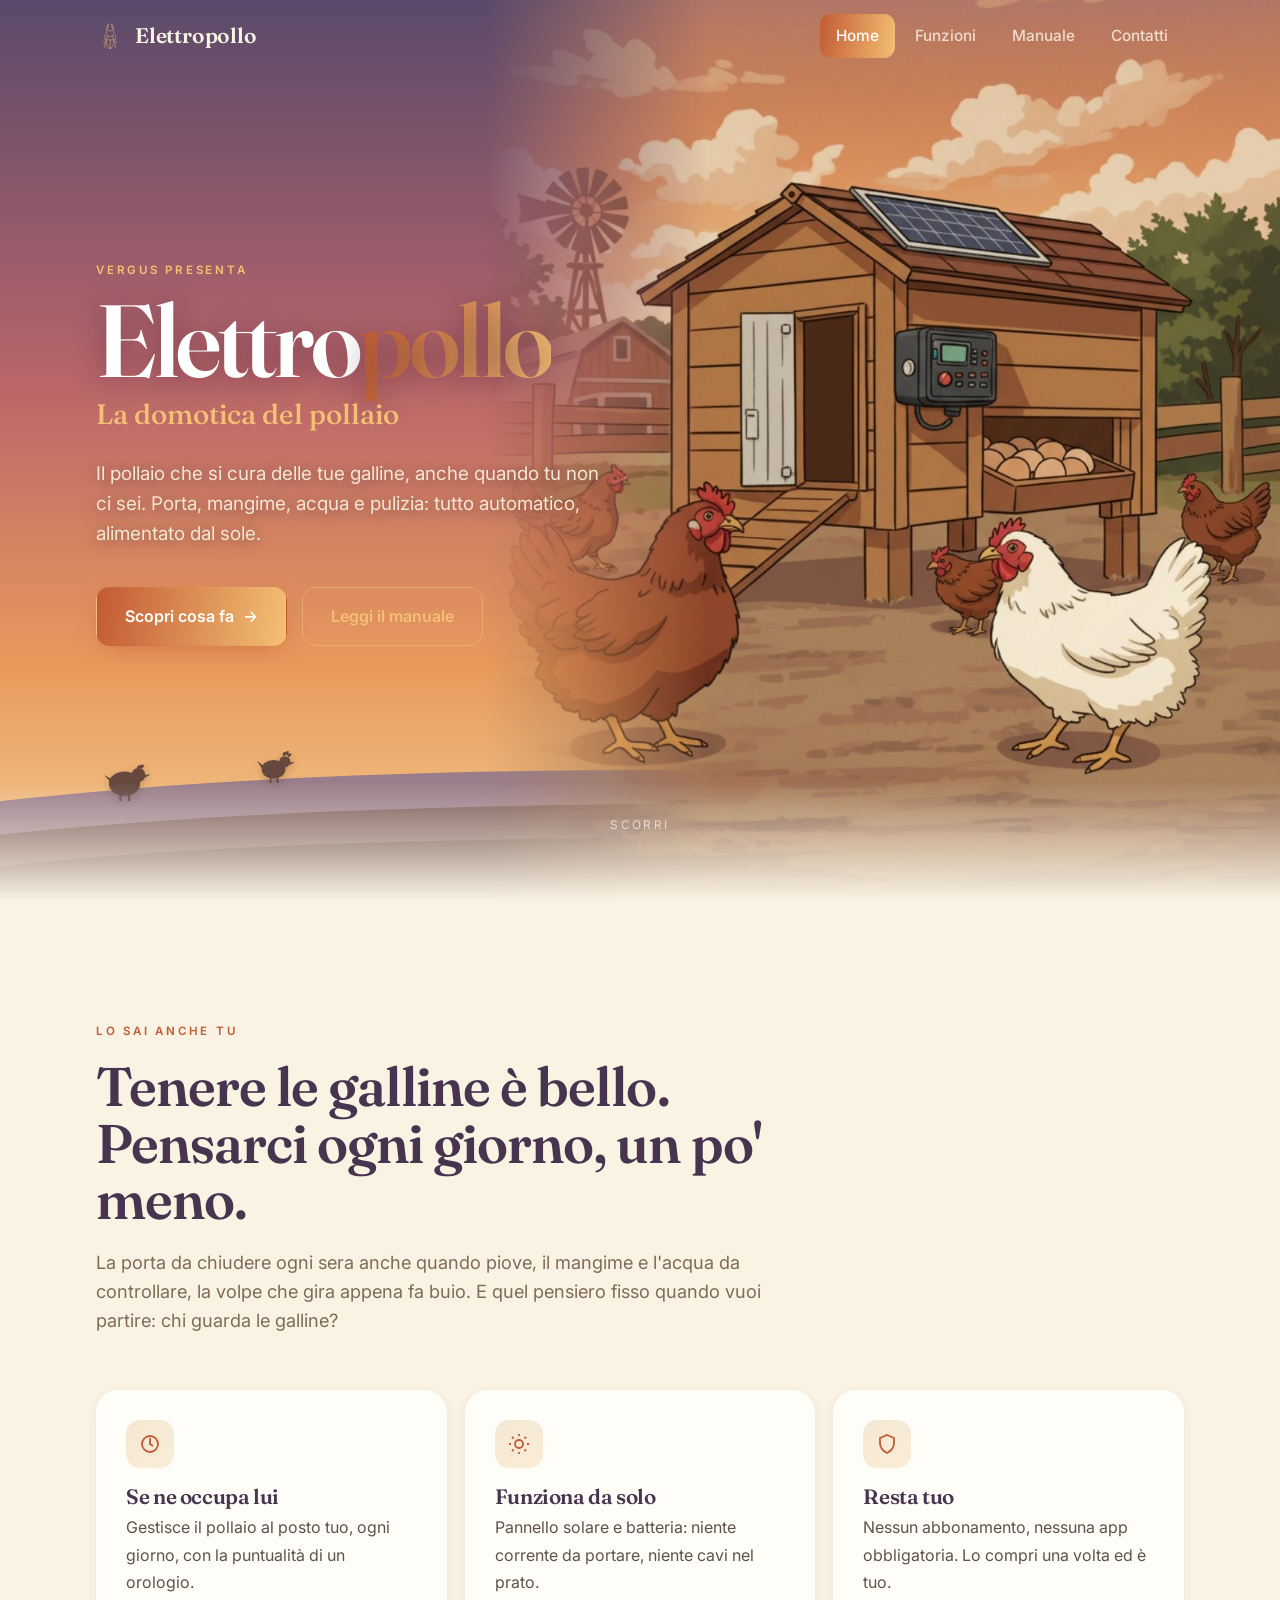
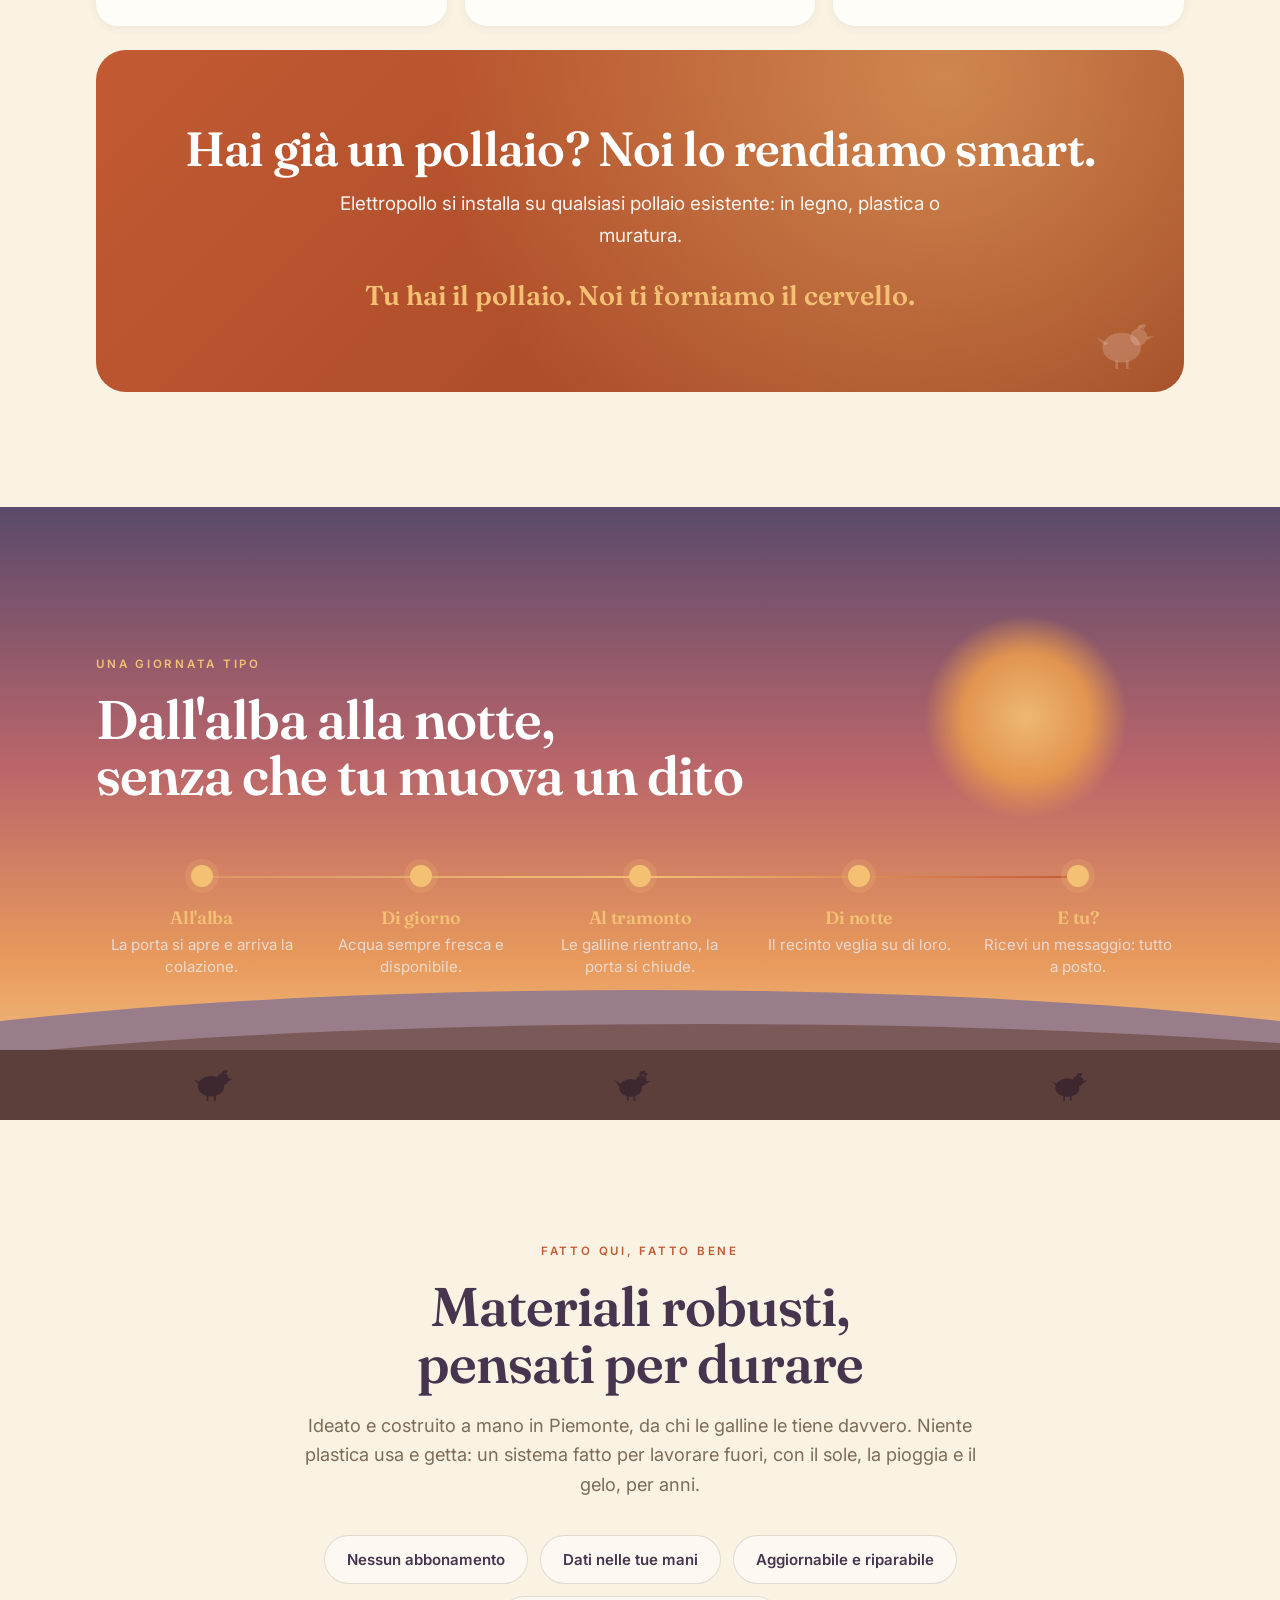
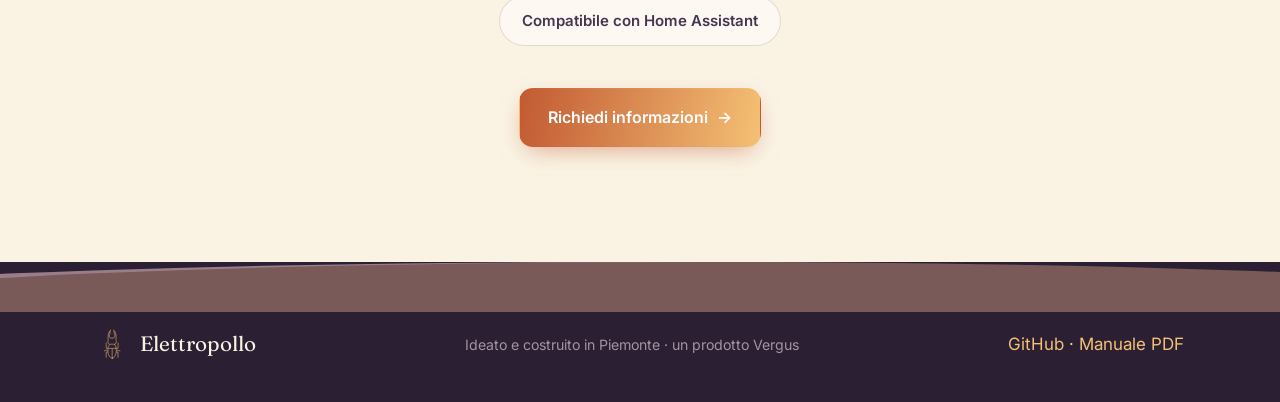
==== index.html @ 79f30099 "Add files via upload" ====
<!DOCTYPE html>
<html lang="it">
<head>
<meta charset="utf-8">
<meta name="viewport" content="width=device-width, initial-scale=1">
<title>Elettropollo — La domotica del pollaio</title>
<meta name="description" content="Il pollaio che si cura delle tue galline, anche quando non ci sei. Porta, mangime, acqua e pulizia automatici, alimentati dal sole. Senza cloud, senza abbonamenti.">
<link rel="preconnect" href="https://fonts.googleapis.com">
<link rel="preconnect" href="https://fonts.gstatic.com" crossorigin>
<link href="https://fonts.googleapis.com/css2?family=Fraunces:opsz,wght@9..144,400;9..144,500;9..144,600;9..144,700&family=Inter:wght@400;500;600;700&display=swap" rel="stylesheet">
<link rel="stylesheet" href="style.css">
</head>
<body>
<header class="nav" id="nav"><div class="inner"></div><div class="wrap"><a class="brand" href="index.html"><svg viewBox="0 0 440 636" class="beetle" aria-hidden="true"><path d="M233.0,599.5 L210.0,599.5 L204.0,597.5 L191.0,590.5 L172.5,572.0 L158.5,550.0 L148.5,525.0 L138.0,478.5 L108.0,478.5 L106.5,480.0 L106.5,589.0 L105.0,590.5 L103.5,589.0 L103.5,476.0 L105.0,474.5 L137.0,474.5 L138.5,473.0 L137.5,446.0 L136.0,444.5 L105.0,444.5 L65.0,458.5 L58.5,458.0 L60.0,455.5 L105.0,440.5 L136.0,440.5 L137.5,439.0 L139.5,413.0 L138.0,406.5 L103.5,406.0 L103.5,292.0 L106.5,292.0 L106.5,402.0 L108.0,403.5 L139.0,403.5 L141.5,401.0 L141.5,393.0 L151.5,359.0 L160.5,339.0 L168.5,327.0 L157.0,317.5 L147.5,306.0 L141.5,295.0 L136.5,278.0 L136.5,252.0 L143.5,232.0 L139.5,218.0 L141.5,146.0 L148.5,112.0 L155.5,91.0 L165.5,71.0 L176.5,55.0 L195.0,38.5 L198.5,41.0 L187.5,62.0 L177.5,89.0 L179.0,92.5 L187.5,96.0 L189.5,102.0 L176.5,115.0 L168.5,136.0 L168.5,160.0 L175.5,181.0 L188.0,198.5 L255.0,198.5 L269.5,178.0 L274.5,163.0 L274.5,133.0 L266.5,114.0 L257.5,107.0 L254.5,102.0 L254.5,98.0 L266.5,90.0 L254.5,59.0 L245.5,42.0 L245.5,40.0 L249.0,38.5 L268.5,57.0 L281.5,77.0 L293.5,107.0 L300.5,137.0 L303.5,162.0 L303.5,224.0 L300.5,233.0 L305.5,244.0 L307.5,255.0 L307.5,275.0 L305.5,286.0 L295.5,307.0 L275.5,328.0 L291.5,357.0 L304.0,403.5 L337.0,403.5 L338.5,402.0 L338.5,293.0 L340.0,291.5 L342.5,293.0 L342.5,404.0 L338.0,407.5 L305.0,406.5 L303.5,411.0 L305.5,415.0 L305.5,436.0 L308.0,440.5 L339.0,440.5 L384.5,457.0 L384.0,459.5 L378.0,458.5 L339.0,444.5 L308.0,444.5 L306.5,446.0 L305.5,473.0 L307.0,474.5 L339.0,474.5 L340.5,477.0 L340.5,587.0 L339.0,590.5 L336.5,586.0 L337.5,481.0 L335.0,478.5 L306.0,478.5 L303.5,481.0 L298.5,514.0 L291.5,535.0 L279.5,560.0 L261.0,583.5 L249.0,592.5 L233.0,599.5 Z M274.5,322.0 L280.0,318.5 L294.5,302.0 L304.5,274.0 L304.5,257.0 L296.5,232.0 L300.5,221.0 L300.5,167.0 L297.5,139.0 L290.5,109.0 L274.5,72.0 L266.5,60.0 L255.0,48.5 L253.5,50.0 L270.5,92.0 L268.0,95.5 L261.0,96.5 L258.5,99.0 L258.5,103.0 L267.0,109.5 L272.5,117.0 L279.5,143.0 L279.5,154.0 L274.5,175.0 L257.0,202.5 L187.0,202.5 L179.5,194.0 L169.5,176.0 L165.5,164.0 L164.5,140.0 L165.5,132.0 L172.5,115.0 L185.5,101.0 L184.0,97.5 L174.0,94.5 L173.5,92.0 L179.5,73.0 L190.5,49.0 L189.0,47.5 L175.5,62.0 L163.5,82.0 L149.5,122.0 L142.5,171.0 L142.5,217.0 L147.5,231.0 L139.5,255.0 L139.5,275.0 L142.5,288.0 L151.5,306.0 L168.0,321.5 L269.0,320.5 L271.0,322.5 L274.5,322.0 Z M221.5,596.0 L223.5,409.0 L222.0,407.5 L144.0,406.5 L140.5,439.0 L142.5,484.0 L149.5,517.0 L156.5,537.0 L172.5,566.0 L188.0,583.5 L206.0,594.5 L212.0,596.5 L221.5,596.0 Z M231.5,596.0 L248.0,589.5 L267.5,571.0 L280.5,551.0 L290.5,528.0 L297.5,504.0 L302.5,469.0 L302.5,422.0 L299.0,407.5 L226.0,407.5 L224.5,409.0 L225.5,595.0 L231.5,596.0 Z M298.5,403.0 L297.5,389.0 L290.5,364.0 L278.5,338.0 L269.0,323.5 L175.0,323.5 L158.5,351.0 L144.5,397.0 L146.0,403.5 L298.5,403.0 Z" fill="none" stroke="currentColor" stroke-width="6" stroke-linejoin="round" stroke-linecap="round"/></svg> Elettropollo</a><button class="menu-btn" id="menuBtn" aria-label="Menu" aria-expanded="false"><span></span><span></span><span></span></button><nav><a href="index.html" class="active">Home</a><a href="funzioni.html">Funzioni</a><a href="manuale.html">Manuale</a><a href="contatti.html">Contatti</a></nav></div></header>
<section class="hero"><div class="sky"><div class="grad-sky"></div><div class="sun"></div><div class="cloud c1"><svg xmlns="http://www.w3.org/2000/svg" viewBox="0 0 200 70" preserveAspectRatio="none"><path d="M20 55 Q5 55 5 42 Q5 30 20 30 Q22 14 40 16 Q48 4 64 10 Q78 2 90 14 Q108 8 112 24 Q130 20 132 36 Q148 36 148 50 Q148 58 134 58 Z" fill="currentColor"/></svg></div><div class="cloud c2"><svg xmlns="http://www.w3.org/2000/svg" viewBox="0 0 200 70" preserveAspectRatio="none"><path d="M20 55 Q5 55 5 42 Q5 30 20 30 Q22 14 40 16 Q48 4 64 10 Q78 2 90 14 Q108 8 112 24 Q130 20 132 36 Q148 36 148 50 Q148 58 134 58 Z" fill="currentColor"/></svg></div><div class="cloud c3"><svg xmlns="http://www.w3.org/2000/svg" viewBox="0 0 200 70" preserveAspectRatio="none"><path d="M20 55 Q5 55 5 42 Q5 30 20 30 Q22 14 40 16 Q48 4 64 10 Q78 2 90 14 Q108 8 112 24 Q130 20 132 36 Q148 36 148 50 Q148 58 134 58 Z" fill="currentColor"/></svg></div><div class="hills"><div class="hill h1"></div><div class="hill h2"></div><div class="hill h3"></div></div></div><img class="photo" src="assets/hero_full.jpg" alt="Pollaio Elettropollo con galline"><div class="hero-hens"><span class="hen" style="left:8%;bottom:0px;width:52px"><svg xmlns="http://www.w3.org/2000/svg" viewBox="0 0 60 60"><g fill="currentColor"><ellipse cx="26" cy="40" rx="18" ry="14"/><path d="M10 38 L2 30 L14 36 Z"/><circle cx="42" cy="30" r="8"/><path d="M40 22 q2-5 5-3 q-1 3-2 4 Z"/><path d="M43 21 q2-5 6-2 q-2 3-3 4 Z"/><path d="M49 30 l7-1 l-6 4 Z"/><rect x="20" y="52" width="2.4" height="8"/><rect x="30" y="52" width="2.4" height="8"/></g></svg></span><span class="hen" style="left:20%;bottom:18px;width:40px"><svg xmlns="http://www.w3.org/2000/svg" viewBox="0 0 64 64"><g fill="currentColor"><ellipse cx="28" cy="42" rx="19" ry="15"/><path d="M9 40 L1 28 L13 37 Z"/><circle cx="46" cy="30" r="9"/><path d="M42 19 q3-7 6-4 q-1 4-2 6 Z"/><path d="M46 18 q3-8 7-4 q-2 4-3 6 Z"/><path d="M50 20 q3-6 7-2 q-2 3-4 5 Z"/><path d="M54 31 l8-1 l-7 5 Z"/><path d="M44 38 q-3 4-1 6 q3-1 3-4 Z"/><rect x="22" y="55" width="2.6" height="9"/><rect x="33" y="55" width="2.6" height="9"/></g></svg></span></div><div class="wrap"><div class="hero-card"><span class="eyebrow">Vergus presenta</span><h1>Elettro<span class="grad">pollo</span></h1><div class="claim">La domotica del pollaio</div><p class="lead">Il pollaio che si cura delle tue galline, anche quando tu non ci sei. Porta, mangime, acqua e pulizia: tutto automatico, alimentato dal sole.</p><div class="btn-row"><a class="btn btn-primary" href="funzioni.html">Scopri cosa fa <span class="arr">&rarr;</span></a><a class="btn btn-ghost" href="manuale.html">Leggi il manuale</a></div></div></div><div class="scroll-cue"><span>scorri</span><span class="line"></span></div></section>
<section><div class="wrap"><div class="section-head reveal"><span class="eyebrow dark">Lo sai anche tu</span><h2>Tenere le galline &egrave; bello.<br>Pensarci ogni giorno, un po' meno.</h2><p>La porta da chiudere ogni sera anche quando piove, il mangime e l'acqua da controllare, la volpe che gira appena fa buio. E quel pensiero fisso quando vuoi partire: chi guarda le galline?</p></div><div class="bento"><div class="card span2 reveal"><div class="ic"><svg viewBox="0 0 24 24"><circle cx="12" cy="12" r="8"/><path d="M12 6v6l3 2"/></svg></div><h3>Se ne occupa lui</h3><p>Gestisce il pollaio al posto tuo, ogni giorno, con la puntualit&agrave; di un orologio.</p></div><div class="card span2 reveal d1"><div class="ic"><svg viewBox="0 0 24 24"><circle cx="12" cy="12" r="4"/><path d="M12 2v2M12 20v2M2 12h2M20 12h2M5 5l1.5 1.5M17.5 17.5L19 19M19 5l-1.5 1.5M6.5 17.5L5 19"/></svg></div><h3>Funziona da solo</h3><p>Pannello solare e batteria: niente corrente da portare, niente cavi nel prato.</p></div><div class="card span2 reveal d2"><div class="ic"><svg viewBox="0 0 24 24"><path d="M12 3l7 3v5c0 4.5-3 8-7 10-4-2-7-5.5-7-10V6z"/></svg></div><h3>Resta tuo</h3><p>Nessun abbonamento, nessuna app obbligatoria. Lo compri una volta ed &egrave; tuo.</p></div></div><div class="retro reveal" style="margin-top:24px"><div class="glow"></div><span class="rhen"><svg xmlns="http://www.w3.org/2000/svg" viewBox="0 0 60 60"><g fill="currentColor"><ellipse cx="26" cy="40" rx="18" ry="14"/><path d="M10 38 L2 30 L14 36 Z"/><circle cx="42" cy="30" r="8"/><path d="M40 22 q2-5 5-3 q-1 3-2 4 Z"/><path d="M43 21 q2-5 6-2 q-2 3-3 4 Z"/><path d="M49 30 l7-1 l-6 4 Z"/><rect x="20" y="52" width="2.4" height="8"/><rect x="30" y="52" width="2.4" height="8"/></g></svg></span><div class="rc"><h2>Hai gi&agrave; un pollaio? Noi lo rendiamo smart.</h2><p>Elettropollo si installa su qualsiasi pollaio esistente: in legno, plastica o muratura.</p><div class="kicker">Tu hai il pollaio. Noi ti forniamo il cervello.</div></div></div></div></section>
<section class="sky-sec"><div class="sky"><div class="grad-sky"></div><div class="sun"></div><div class="cloud c1"><svg xmlns="http://www.w3.org/2000/svg" viewBox="0 0 200 70" preserveAspectRatio="none"><path d="M20 55 Q5 55 5 42 Q5 30 20 30 Q22 14 40 16 Q48 4 64 10 Q78 2 90 14 Q108 8 112 24 Q130 20 132 36 Q148 36 148 50 Q148 58 134 58 Z" fill="currentColor"/></svg></div><div class="cloud c2"><svg xmlns="http://www.w3.org/2000/svg" viewBox="0 0 200 70" preserveAspectRatio="none"><path d="M20 55 Q5 55 5 42 Q5 30 20 30 Q22 14 40 16 Q48 4 64 10 Q78 2 90 14 Q108 8 112 24 Q130 20 132 36 Q148 36 148 50 Q148 58 134 58 Z" fill="currentColor"/></svg></div><div class="cloud c3"><svg xmlns="http://www.w3.org/2000/svg" viewBox="0 0 200 70" preserveAspectRatio="none"><path d="M20 55 Q5 55 5 42 Q5 30 20 30 Q22 14 40 16 Q48 4 64 10 Q78 2 90 14 Q108 8 112 24 Q130 20 132 36 Q148 36 148 50 Q148 58 134 58 Z" fill="currentColor"/></svg></div><div class="hills"><div class="hill h1"></div><div class="hill h2"></div><div class="hill h3"></div></div></div><div class="ground"><span class="hen" style="left:15%;bottom:10px;width:44px"><svg xmlns="http://www.w3.org/2000/svg" viewBox="0 0 60 60"><g fill="currentColor"><ellipse cx="26" cy="40" rx="18" ry="14"/><path d="M10 38 L2 30 L14 36 Z"/><circle cx="42" cy="30" r="8"/><path d="M40 22 q2-5 5-3 q-1 3-2 4 Z"/><path d="M43 21 q2-5 6-2 q-2 3-3 4 Z"/><path d="M49 30 l7-1 l-6 4 Z"/><rect x="20" y="52" width="2.4" height="8"/><rect x="30" y="52" width="2.4" height="8"/></g></svg></span><span class="hen" style="left:48%;bottom:10px;width:38px"><svg xmlns="http://www.w3.org/2000/svg" viewBox="0 0 64 64"><g fill="currentColor"><ellipse cx="28" cy="42" rx="19" ry="15"/><path d="M9 40 L1 28 L13 37 Z"/><circle cx="46" cy="30" r="9"/><path d="M42 19 q3-7 6-4 q-1 4-2 6 Z"/><path d="M46 18 q3-8 7-4 q-2 4-3 6 Z"/><path d="M50 20 q3-6 7-2 q-2 3-4 5 Z"/><path d="M54 31 l8-1 l-7 5 Z"/><path d="M44 38 q-3 4-1 6 q3-1 3-4 Z"/><rect x="22" y="55" width="2.6" height="9"/><rect x="33" y="55" width="2.6" height="9"/></g></svg></span><span class="hen" style="left:82%;bottom:10px;width:40px"><svg xmlns="http://www.w3.org/2000/svg" viewBox="0 0 60 60"><g fill="currentColor"><ellipse cx="26" cy="40" rx="18" ry="14"/><path d="M10 38 L2 30 L14 36 Z"/><circle cx="42" cy="30" r="8"/><path d="M40 22 q2-5 5-3 q-1 3-2 4 Z"/><path d="M43 21 q2-5 6-2 q-2 3-3 4 Z"/><path d="M49 30 l7-1 l-6 4 Z"/><rect x="20" y="52" width="2.4" height="8"/><rect x="30" y="52" width="2.4" height="8"/></g></svg></span></div><div class="wrap"><div class="section-head reveal"><span class="eyebrow">Una giornata tipo</span><h2>Dall'alba alla notte,<br>senza che tu muova un dito</h2></div><div class="day reveal"><div class="stop"><div class="node"></div><h4>All'alba</h4><p>La porta si apre e arriva la colazione.</p></div><div class="stop"><div class="node"></div><h4>Di giorno</h4><p>Acqua sempre fresca e disponibile.</p></div><div class="stop"><div class="node"></div><h4>Al tramonto</h4><p>Le galline rientrano, la porta si chiude.</p></div><div class="stop"><div class="node"></div><h4>Di notte</h4><p>Il recinto veglia su di loro.</p></div><div class="stop"><div class="node"></div><h4>E tu?</h4><p>Ricevi un messaggio: tutto a posto.</p></div></div></div></section>
<section><div class="wrap"><div class="section-head center reveal"><span class="eyebrow dark">Fatto qui, fatto bene</span><h2>Materiali robusti,<br>pensati per durare</h2><p>Ideato e costruito a mano in Piemonte, da chi le galline le tiene davvero. Niente plastica usa e getta: un sistema fatto per lavorare fuori, con il sole, la pioggia e il gelo, per anni.</p><div class="philo"><span class="pill">Nessun abbonamento</span><span class="pill">Dati nelle tue mani</span><span class="pill">Aggiornabile e riparabile</span><span class="pill">Compatibile con Home Assistant</span></div><div class="btn-row" style="justify-content:center;margin-top:42px"><a class="btn btn-primary" href="contatti.html">Richiedi informazioni <span class="arr">&rarr;</span></a></div></div></div></section>
<footer><div class="fhills"><div class="hills"><div class="hill h1"></div><div class="hill h2"></div></div></div><div class="wrap"><div class="fbrand"><svg viewBox="0 0 440 636" class="beetle" aria-hidden="true"><path d="M233.0,599.5 L210.0,599.5 L204.0,597.5 L191.0,590.5 L172.5,572.0 L158.5,550.0 L148.5,525.0 L138.0,478.5 L108.0,478.5 L106.5,480.0 L106.5,589.0 L105.0,590.5 L103.5,589.0 L103.5,476.0 L105.0,474.5 L137.0,474.5 L138.5,473.0 L137.5,446.0 L136.0,444.5 L105.0,444.5 L65.0,458.5 L58.5,458.0 L60.0,455.5 L105.0,440.5 L136.0,440.5 L137.5,439.0 L139.5,413.0 L138.0,406.5 L103.5,406.0 L103.5,292.0 L106.5,292.0 L106.5,402.0 L108.0,403.5 L139.0,403.5 L141.5,401.0 L141.5,393.0 L151.5,359.0 L160.5,339.0 L168.5,327.0 L157.0,317.5 L147.5,306.0 L141.5,295.0 L136.5,278.0 L136.5,252.0 L143.5,232.0 L139.5,218.0 L141.5,146.0 L148.5,112.0 L155.5,91.0 L165.5,71.0 L176.5,55.0 L195.0,38.5 L198.5,41.0 L187.5,62.0 L177.5,89.0 L179.0,92.5 L187.5,96.0 L189.5,102.0 L176.5,115.0 L168.5,136.0 L168.5,160.0 L175.5,181.0 L188.0,198.5 L255.0,198.5 L269.5,178.0 L274.5,163.0 L274.5,133.0 L266.5,114.0 L257.5,107.0 L254.5,102.0 L254.5,98.0 L266.5,90.0 L254.5,59.0 L245.5,42.0 L245.5,40.0 L249.0,38.5 L268.5,57.0 L281.5,77.0 L293.5,107.0 L300.5,137.0 L303.5,162.0 L303.5,224.0 L300.5,233.0 L305.5,244.0 L307.5,255.0 L307.5,275.0 L305.5,286.0 L295.5,307.0 L275.5,328.0 L291.5,357.0 L304.0,403.5 L337.0,403.5 L338.5,402.0 L338.5,293.0 L340.0,291.5 L342.5,293.0 L342.5,404.0 L338.0,407.5 L305.0,406.5 L303.5,411.0 L305.5,415.0 L305.5,436.0 L308.0,440.5 L339.0,440.5 L384.5,457.0 L384.0,459.5 L378.0,458.5 L339.0,444.5 L308.0,444.5 L306.5,446.0 L305.5,473.0 L307.0,474.5 L339.0,474.5 L340.5,477.0 L340.5,587.0 L339.0,590.5 L336.5,586.0 L337.5,481.0 L335.0,478.5 L306.0,478.5 L303.5,481.0 L298.5,514.0 L291.5,535.0 L279.5,560.0 L261.0,583.5 L249.0,592.5 L233.0,599.5 Z M274.5,322.0 L280.0,318.5 L294.5,302.0 L304.5,274.0 L304.5,257.0 L296.5,232.0 L300.5,221.0 L300.5,167.0 L297.5,139.0 L290.5,109.0 L274.5,72.0 L266.5,60.0 L255.0,48.5 L253.5,50.0 L270.5,92.0 L268.0,95.5 L261.0,96.5 L258.5,99.0 L258.5,103.0 L267.0,109.5 L272.5,117.0 L279.5,143.0 L279.5,154.0 L274.5,175.0 L257.0,202.5 L187.0,202.5 L179.5,194.0 L169.5,176.0 L165.5,164.0 L164.5,140.0 L165.5,132.0 L172.5,115.0 L185.5,101.0 L184.0,97.5 L174.0,94.5 L173.5,92.0 L179.5,73.0 L190.5,49.0 L189.0,47.5 L175.5,62.0 L163.5,82.0 L149.5,122.0 L142.5,171.0 L142.5,217.0 L147.5,231.0 L139.5,255.0 L139.5,275.0 L142.5,288.0 L151.5,306.0 L168.0,321.5 L269.0,320.5 L271.0,322.5 L274.5,322.0 Z M221.5,596.0 L223.5,409.0 L222.0,407.5 L144.0,406.5 L140.5,439.0 L142.5,484.0 L149.5,517.0 L156.5,537.0 L172.5,566.0 L188.0,583.5 L206.0,594.5 L212.0,596.5 L221.5,596.0 Z M231.5,596.0 L248.0,589.5 L267.5,571.0 L280.5,551.0 L290.5,528.0 L297.5,504.0 L302.5,469.0 L302.5,422.0 L299.0,407.5 L226.0,407.5 L224.5,409.0 L225.5,595.0 L231.5,596.0 Z M298.5,403.0 L297.5,389.0 L290.5,364.0 L278.5,338.0 L269.0,323.5 L175.0,323.5 L158.5,351.0 L144.5,397.0 L146.0,403.5 L298.5,403.0 Z" fill="none" stroke="currentColor" stroke-width="6" stroke-linejoin="round" stroke-linecap="round"/></svg> Elettropollo</div><div><small>Ideato e costruito in Piemonte &middot; un prodotto Vergus</small></div><div><a href="https://github.com/Drsplump/Elettropollo_ota">GitHub</a> &middot; <a href="assets/Elettropollo_Manuale_Utente.pdf">Manuale PDF</a></div></div></footer>
<script>const nv=document.getElementById("nav");const os=()=>{if(scrollY>40)nv.classList.add("solid");else nv.classList.remove("solid")};os();addEventListener("scroll",os,{passive:true});const mb=document.getElementById("menuBtn");if(mb){mb.addEventListener("click",()=>{const o=nv.classList.toggle("open");mb.setAttribute("aria-expanded",o);});nv.querySelectorAll("nav a").forEach(a=>a.addEventListener("click",()=>{nv.classList.remove("open");mb.setAttribute("aria-expanded","false");}));}const io=new IntersectionObserver(e=>e.forEach(x=>{if(x.isIntersecting)x.target.classList.add("in")}),{threshold:.1});document.querySelectorAll(".reveal").forEach(el=>io.observe(el));const hp=document.querySelector(".hero .photo");if(hp&&!matchMedia("(prefers-reduced-motion:reduce)").matches)addEventListener("scroll",()=>{if(scrollY<innerHeight)hp.style.transform="translateY("+(scrollY*0.12)+"px)"},{passive:true});</script>
</body></html>
---- style.css ----
/* ===== Elettropollo — atmosfera brochure, web vivo ===== */
:root{
  --plum:#473550; --plum-d:#2b1f33; --terra:#c25a33; --terra-d:#9d4422;
  --sun:#f4c074; --sun-deep:#e89a4e; --peach:#f3d3aa; --cream:#faf3e4; --cream-2:#f3e8d4;
  --card:#fffdf8; --wood:#b07c4c; --ink:#3a2e22; --grey:#7d6c57;
  --sky-top:#5a4a6b; --sky-mid:#b9656a; --sky-low:#e89a5c; --sky-glow:#f6cf94;
  --hill-far:#9a7d8a; --hill-mid:#7a5a58; --hill-near:#5c3f3a;
  --line:rgba(74,58,42,.10);
  --shadow-sm:0 2px 10px rgba(60,40,30,.07);
  --shadow:0 18px 48px -14px rgba(60,40,30,.22), 0 4px 12px rgba(60,40,30,.06);
  --grad:linear-gradient(100deg,var(--terra),var(--sun));
  --r:22px; --maxw:1140px; --readw:680px;
}
*{box-sizing:border-box}
html{scroll-behavior:smooth}
body{margin:0; background:var(--cream); color:var(--ink);
  font-family:"Inter",system-ui,sans-serif; font-size:17px; line-height:1.7;
  -webkit-font-smoothing:antialiased; overflow-x:hidden}
h1,h2,h3,h4,.display{font-family:"Fraunces",Georgia,serif; font-weight:600;
  line-height:1.04; letter-spacing:-.018em}
a{color:var(--terra); text-decoration:none; transition:.2s}
img{max-width:100%; display:block}
.wrap{max-width:var(--maxw); margin:0 auto; padding:0 26px}
.beetle{width:1em; height:1em; display:inline-block; vertical-align:-.12em}
.grad{background:var(--grad); -webkit-background-clip:text; background-clip:text; -webkit-text-fill-color:transparent}

/* ===== atmospheric sky backdrop (riusabile) ===== */
.sky{position:absolute; inset:0; overflow:hidden; z-index:0}
.sky .grad-sky{position:absolute; inset:0;
  background:linear-gradient(180deg,var(--sky-top) 0%,var(--sky-mid) 42%,var(--sky-low) 74%,var(--sky-glow) 100%)}
.sky .sun{position:absolute; width:200px; height:200px; border-radius:50%;
  background:radial-gradient(circle,var(--sun) 0%,var(--sun-deep) 45%,transparent 72%);
  right:12%; top:18%; filter:blur(2px); opacity:.92; animation:sunpulse 9s ease-in-out infinite}
@keyframes sunpulse{0%,100%{transform:scale(1);opacity:.9}50%{transform:scale(1.06);opacity:1}}
.sky .cloud{position:absolute; color:rgba(255,250,240,.9); width:200px; height:70px;
  filter:blur(.4px)}
.sky .cloud.c1{top:14%; left:-30%; width:280px; animation:drift 46s linear infinite}
.sky .cloud.c2{top:30%; left:-40%; width:180px; opacity:.7; animation:drift 64s linear infinite 6s}
.sky .cloud.c3{top:8%;  left:-50%; width:140px; opacity:.55; animation:drift 80s linear infinite 12s}
@keyframes drift{to{left:135%}}
/* hills layered */
.hills{position:absolute; left:0; right:0; bottom:0; z-index:1}
.hill{position:absolute; left:-5%; right:-5%; bottom:0; border-radius:50% 50% 0 0/100% 100% 0 0}
.hill.h1{height:130px; background:var(--hill-far); transform:scaleX(1.4)}
.hill.h2{height:96px;  background:var(--hill-mid); border-radius:50% 50% 0 0/100% 100% 0 0; left:-20%; right:-30%}
.hill.h3{height:62px;  background:var(--hill-near); left:-10%; right:-15%}

/* ===== nav ===== */
.nav{position:fixed; top:0; left:0; right:0; z-index:60; transition:.35s}
.nav .wrap{display:flex; align-items:center; gap:18px; height:72px}
.nav .inner{position:absolute; inset:0; background:rgba(43,31,51,0); backdrop-filter:blur(0); transition:.35s; z-index:-1}
.nav.solid .inner{background:rgba(43,31,51,.92); backdrop-filter:blur(12px); box-shadow:0 1px 0 rgba(255,255,255,.07)}
.brand{display:flex; align-items:center; gap:11px; font-family:"Fraunces",serif; font-weight:600;
  font-size:1.32rem; color:var(--cream); letter-spacing:-.01em}
.brand .beetle{width:28px; height:28px; color:var(--sun)}
.nav nav{margin-left:auto; display:flex; gap:4px; flex-wrap:wrap}
.nav nav a{color:rgba(250,243,228,.82); padding:9px 16px; border-radius:11px; font-size:.96rem; font-weight:500}
.nav nav a:hover{color:#fff; background:rgba(255,255,255,.1)}
.nav nav a.active{color:#fff; background:var(--grad)}

/* ===== hero ===== */
.hero{position:relative; min-height:100vh; min-height:100svh; display:flex; align-items:center; overflow:hidden}
.hero .photo{position:absolute; right:0; bottom:0; width:62%; height:100%; z-index:2;
  object-fit:cover; object-position:left bottom;
  -webkit-mask-image:linear-gradient(90deg,transparent,#000 28%);
  mask-image:linear-gradient(90deg,transparent,#000 28%); will-change:transform}
.hero::after{content:""; position:absolute; left:0; right:0; bottom:-1px; height:120px; z-index:4;
  background:linear-gradient(to top,var(--cream),transparent)}
.hero .wrap{position:relative; z-index:5; width:100%}
.hero-card{max-width:600px}
.eyebrow{display:inline-block; font-family:"Inter",sans-serif; font-weight:600;
  letter-spacing:.24em; text-transform:uppercase; font-size:.72rem; color:var(--sun)}
.hero h1{font-size:clamp(3.4rem,9vw,6.4rem); margin:.1em 0 .04em; color:#fff;
  letter-spacing:-.03em; line-height:.92; text-shadow:0 4px 30px rgba(40,20,40,.4)}
.hero .claim{font-size:clamp(1.3rem,3vw,1.75rem); font-family:"Fraunces",serif; font-weight:500;
  margin:0 0 .7em; color:var(--sun)}
.hero p.lead{font-size:1.18rem; color:#f4e6d4; margin:0 0 2em; max-width:42ch; line-height:1.6;
  text-shadow:0 2px 16px rgba(40,20,40,.5)}
.hero-hens{position:absolute; left:0; right:0; bottom:90px; z-index:3; height:70px; pointer-events:none}
.hero-hens .hen{position:absolute; color:var(--hill-near); opacity:.92; filter:drop-shadow(0 3px 4px rgba(0,0,0,.2))}
.scroll-cue{position:absolute; bottom:26px; left:50%; transform:translateX(-50%); z-index:6;
  color:rgba(255,255,255,.65); font-size:.74rem; letter-spacing:.2em; text-transform:uppercase;
  display:flex; flex-direction:column; align-items:center; gap:7px}
.scroll-cue .line{width:1px; height:32px; background:linear-gradient(var(--sun),transparent); animation:cue 1.8s ease-in-out infinite}
@keyframes cue{0%,100%{opacity:.3;transform:scaleY(.6)}50%{opacity:1;transform:scaleY(1)}}

/* ===== sections ===== */
section{padding:clamp(64px,9vw,120px) 0; position:relative}
.section-head{max-width:var(--readw)}
.section-head.center{margin:0 auto; text-align:center}
.eyebrow.dark{color:var(--terra)}
.section-head h2{font-size:clamp(2.1rem,5vw,3.4rem); margin:.28em 0 .35em; color:var(--plum)}
.section-head p{color:var(--grey); font-size:1.14rem; margin:0; line-height:1.6}

/* sezione con cielo (scura) */
.sky-sec{position:relative; color:var(--cream); overflow:hidden;
  padding:clamp(80px,11vw,150px) 0}
.sky-sec .section-head h2{color:#fff} .sky-sec .eyebrow{color:var(--sun)}
.sky-sec .section-head p{color:#ecd9d0}
.sky-sec > .wrap{position:relative; z-index:5}
.sky-sec .ground{position:absolute; left:0; right:0; bottom:0; height:70px; z-index:2;
  background:var(--hill-near)}
.sky-sec .ground .hen{position:absolute; bottom:8px; color:#3a2630; opacity:.9}

/* divisori a collina tra sezioni chiare */
.wave-top{position:relative}
.wave-top::before{content:""; position:absolute; top:-1px; left:0; right:0; height:60px;
  background:var(--cream); border-radius:0 0 50% 50%/0 0 100% 100%; transform:scaleX(1.5)}

/* ===== bento ===== */
.bento{display:grid; grid-template-columns:repeat(6,1fr); gap:18px; margin-top:54px}
.card{background:var(--card); border-radius:var(--r); padding:30px; box-shadow:var(--shadow-sm);
  transition:transform .3s cubic-bezier(.2,.7,.3,1),box-shadow .3s; position:relative; overflow:hidden}
.card::after{content:""; position:absolute; left:0; top:0; height:100%; width:4px; background:var(--grad);
  transform:scaleY(0); transform-origin:bottom; transition:.35s}
.card:hover{transform:translateY(-6px); box-shadow:var(--shadow)}
.card:hover::after{transform:scaleY(1)}
.card h3{font-size:1.3rem; color:var(--plum); margin:0 0 .35em}
.card p{margin:0; color:var(--ink); opacity:.82; font-size:1rem}
.card .ic{width:48px; height:48px; border-radius:14px; background:linear-gradient(135deg,var(--cream-2),#fbedd6);
  display:grid; place-items:center; margin-bottom:18px; color:var(--terra); transition:.3s}
.card:hover .ic{transform:rotate(-6deg) scale(1.08); background:var(--grad); color:#fff}
.card .ic svg{width:24px; height:24px; stroke:currentColor; fill:none; stroke-width:1.8}
.span3{grid-column:span 3} .span2{grid-column:span 2} .span6{grid-column:span 6}
.card.feature-img{padding:0; color:#fff; min-height:320px; display:flex; align-items:flex-end}
.card.feature-img img{position:absolute; inset:0; width:100%; height:100%; object-fit:cover; transition:.5s}
.card.feature-img:hover img{transform:scale(1.05)}
.card.feature-img::after{display:none}
.card.feature-img .ov{position:absolute; inset:0; background:linear-gradient(to top,rgba(43,31,51,.94),rgba(43,31,51,.1) 72%,transparent)}
.card.feature-img .txt{position:relative; z-index:2; padding:34px}
.card.feature-img h3{color:#fff; font-size:1.8rem} .card.feature-img p{color:#f4e6d4; opacity:1}

/* ===== retro banner ===== */
.retro{position:relative; overflow:hidden; border-radius:30px; padding:clamp(42px,6vw,74px) 34px;
  text-align:center; margin-top:30px; color:#fff; background:linear-gradient(135deg,var(--terra),var(--terra-d))}
.retro .glow{position:absolute; inset:0; background:radial-gradient(circle at 78% 8%,rgba(244,192,116,.5),transparent 56%); z-index:1}
.retro .rhen{position:absolute; bottom:14px; right:26px; width:64px; color:rgba(255,255,255,.18); z-index:1}
.retro > .rc{position:relative; z-index:2}
.retro h2{color:#fff; font-size:clamp(1.9rem,4.5vw,3rem); margin:0 0 .3em}
.retro p{color:rgba(255,255,255,.92); font-size:1.18rem; margin:0 auto; max-width:56ch}
.retro .kicker{font-family:"Fraunces",serif; font-weight:600; font-size:clamp(1.3rem,3vw,1.7rem); color:var(--sun); margin-top:.7em}

/* ===== day timeline ===== */
.day{display:grid; grid-template-columns:repeat(5,1fr); gap:8px; margin-top:60px; position:relative}
.day::before{content:""; position:absolute; top:11px; left:9%; right:9%; height:2px;
  background:linear-gradient(90deg,rgba(244,192,116,.25),var(--sun),var(--terra)); z-index:0}
.day .stop{text-align:center; padding:0 8px; position:relative; z-index:1}
.day .node{width:22px; height:22px; border-radius:50%; background:var(--sun); margin:0 auto 22px;
  box-shadow:0 0 0 6px rgba(244,192,116,.18); position:relative; transition:.3s}
.day .stop:hover .node{transform:scale(1.25); box-shadow:0 0 0 10px rgba(244,192,116,.22)}
.day h4{font-family:"Fraunces",serif; margin:0 0 .35em; font-size:1.12rem; color:var(--sun)}
.day p{margin:0; font-size:.94rem; color:#ecd9d0; line-height:1.5}

/* ===== specs / pills ===== */
.specs{margin-top:46px; max-width:760px; border-radius:var(--r); overflow:hidden}
.specs .row{display:grid; grid-template-columns:38% 1fr; gap:20px; padding:18px 28px; transition:.2s}
.specs .row + .row{border-top:1px solid rgba(255,255,255,.08)}
.specs .row:hover{background:rgba(255,255,255,.05)}
.specs .k{font-weight:600; color:var(--sun)} .specs .v{color:#ecd9d0}
.philo{display:flex; gap:12px; flex-wrap:wrap; margin-top:36px}
.center .philo{justify-content:center}
.pill{padding:11px 22px; border-radius:40px; font-size:.94rem; font-weight:600;
  border:1.5px solid rgba(74,58,42,.16); color:var(--plum); background:rgba(255,255,255,.5); transition:.22s}
.pill:hover{border-color:var(--terra); color:var(--terra); transform:translateY(-3px); box-shadow:var(--shadow-sm)}

/* ===== buttons ===== */
.btn{display:inline-flex; align-items:center; gap:9px; font-weight:600; font-family:"Inter",sans-serif;
  padding:15px 28px; border-radius:14px; font-size:1rem; cursor:pointer; border:1.5px solid transparent; transition:.22s}
.btn-primary{background:var(--grad); color:#fff; box-shadow:0 8px 24px -8px rgba(194,90,51,.6)}
.btn-primary:hover{transform:translateY(-2px); box-shadow:0 16px 34px -8px rgba(194,90,51,.7)}
.btn-ghost{border-color:rgba(244,192,116,.55); color:var(--sun)}
.btn-ghost:hover{background:rgba(244,192,116,.12); border-color:var(--sun); transform:translateY(-2px)}
.btn-dark{border-color:var(--terra); color:var(--terra)}
.btn-dark:hover{background:var(--terra); color:#fff; transform:translateY(-2px)}
.btn-row{display:flex; gap:15px; flex-wrap:wrap}
.btn .arr{transition:.22s} .btn:hover .arr{transform:translateX(3px)}

/* ===== contact ===== */
.cards2{display:grid; grid-template-columns:1.15fr .85fr; gap:24px; margin-top:6px; align-items:start}
.panel{background:var(--card); border-radius:var(--r); padding:38px; box-shadow:var(--shadow-sm)}
.panel h3{margin:0 0 .6em; color:var(--plum); font-size:1.5rem}
.contact-list{margin-top:18px}
.contact-list .row{display:grid; grid-template-columns:36% 1fr; gap:16px; padding:14px 0; border-bottom:1px solid var(--line)}
.contact-list .row:last-child{border-bottom:none}
.contact-list .k{font-weight:600; color:var(--plum)}
.qr-card{text-align:center; color:var(--cream); position:relative; overflow:hidden;
  background:linear-gradient(165deg,#3d2d49,var(--plum-d))}
.qr-card h3{color:#fff} .qr-card p{color:#d8c7d2; font-size:.96rem}
.qr-card .qbox{background:#fff; border-radius:18px; padding:16px; width:200px; margin:8px auto 18px; box-shadow:var(--shadow); position:relative; z-index:2}
.qr-card .qbox img{width:100%}

/* ===== manual ===== */
.man-layout{display:grid; grid-template-columns:240px 1fr; gap:54px; align-items:start}
.toc{position:sticky; top:96px; padding:8px 0}
.toc h4{margin:0 0 .9em; font-family:"Inter",sans-serif; text-transform:uppercase; letter-spacing:.14em; font-size:.7rem; color:var(--grey)}
.toc a{display:block; color:var(--grey); padding:8px 14px; border-radius:10px; font-size:.92rem; font-weight:500; border-left:2px solid transparent}
.toc a:hover{color:var(--terra); background:var(--cream-2)}
.toc a.on{color:var(--terra); border-left-color:var(--terra); background:var(--cream-2)}
.man{max-width:760px}
.man h2{color:var(--plum); font-size:1.9rem; margin:2em 0 .4em; scroll-margin-top:96px}
.man h2:first-child{margin-top:0}
.man h3{color:var(--terra); font-size:1.22rem; margin:1.5em 0 .35em}
.man p{margin:.6em 0}
.man .dtable{margin:1.4em 0; border-radius:16px; background:var(--card); box-shadow:var(--shadow-sm); overflow:hidden}
.man .dtable .r{display:grid; grid-template-columns:34% 1fr; gap:18px; padding:15px 22px; border-bottom:1px solid var(--line)}
.man .dtable .r:last-child{border-bottom:none}
.man .dtable .r:first-child{background:var(--plum); color:#fff}
.man .dtable .r:first-child .c{color:#fff; font-weight:600}
.man .dtable .r:nth-child(even){background:var(--cream-2)}
.man .dtable .r .c:first-child{font-weight:600; color:var(--plum)}
.man .dtable .r:first-child .c:first-child{color:#fff}
.callout{border-radius:16px; padding:20px 24px; margin:1.5em 0; font-size:.98rem; display:flex; gap:14px; align-items:flex-start}
.callout .cic{flex:none; width:26px; height:26px; border-radius:8px; display:grid; place-items:center; font-weight:700}
.callout.tip{background:linear-gradient(135deg,#fcf0d8,#f8e8cf)} .callout.tip .cic{background:var(--sun); color:var(--plum-d)}
.callout.warn{background:linear-gradient(135deg,#fbe5d4,#f8dcc6); color:#6b3015} .callout.warn .cic{background:var(--terra); color:#fff}
.man code{background:var(--cream-2); padding:2px 8px; border-radius:6px; font-size:.86em; font-family:ui-monospace,monospace}
.man ol,.man ul{padding-left:1.3em} .man li{margin:.4em 0}
.man .pdfbar{display:flex; flex-wrap:wrap; gap:18px; align-items:center; justify-content:space-between;
  padding:26px 30px; border-radius:var(--r); background:linear-gradient(135deg,var(--cream-2),#fbedd6); margin-bottom:40px}
.man .pdfbar .t{font-family:"Fraunces",serif; font-weight:600; font-size:1.15rem; color:var(--plum)}

/* ===== footer ===== */
footer{position:relative; background:var(--plum-d); color:var(--peach); padding:64px 0 40px; overflow:hidden}
footer .fhills{position:absolute; top:0; left:0; right:0; height:50px}
footer .fhills .hill{height:50px}
footer .wrap{position:relative; display:flex; flex-wrap:wrap; gap:22px; align-items:center; justify-content:space-between}
footer .beetle{width:32px; height:32px; color:var(--sun)}
footer .fbrand{display:flex; align-items:center; gap:12px; font-family:"Fraunces",serif; font-size:1.3rem; color:var(--cream)}
footer a{color:var(--sun)} footer a:hover{color:#fff} footer small{color:#a594a0}

/* ===== reveal ===== */
.reveal{opacity:0; transform:translateY(28px); transition:.7s cubic-bezier(.2,.7,.3,1)}
.reveal.in{opacity:1; transform:none}
.reveal.d1{transition-delay:.09s} .reveal.d2{transition-delay:.18s} .reveal.d3{transition-delay:.27s}
@media (prefers-reduced-motion:reduce){
  .reveal{opacity:1; transform:none; transition:none} html{scroll-behavior:auto}
  .scroll-cue .line,.sky .cloud,.sky .sun{animation:none}
  .hero .photo{transform:none !important}
}

/* ===== responsive ===== */
@media(max-width:880px){
  .bento{grid-template-columns:repeat(2,1fr)} .span3,.span2,.span6{grid-column:span 2}
  .cards2{grid-template-columns:1fr} .man-layout{grid-template-columns:1fr; gap:30px}
  .toc{position:static; display:flex; flex-wrap:wrap; gap:6px} .toc h4{width:100%}
  .day{grid-template-columns:repeat(2,1fr); gap:30px} .day::before{display:none}
  .hero .photo{width:100%; opacity:.5; -webkit-mask-image:linear-gradient(180deg,transparent,#000 60%); mask-image:linear-gradient(180deg,transparent,#000 60%)}
}
@media(max-width:560px){
  .bento{grid-template-columns:1fr} .span3,.span2,.span6{grid-column:span 1}
  .day{grid-template-columns:1fr} .nav .wrap{height:60px} .nav nav{gap:0}
  .nav nav a{padding:8px 10px; font-size:.9rem} .man .dtable .r{grid-template-columns:1fr; gap:4px}
}

/* ===== mobile nav (hamburger) ===== */
.menu-btn{display:none; margin-left:auto; width:44px; height:44px; border:none;
  background:rgba(255,255,255,.1); border-radius:11px; cursor:pointer; position:relative}
.menu-btn span{position:absolute; left:11px; right:11px; height:2px; background:var(--cream);
  border-radius:2px; transition:.3s; transform-origin:center}
.menu-btn span:nth-child(1){top:15px} .menu-btn span:nth-child(2){top:21px} .menu-btn span:nth-child(3){top:27px}
.nav.open .menu-btn span:nth-child(1){top:21px; transform:rotate(45deg)}
.nav.open .menu-btn span:nth-child(2){opacity:0}
.nav.open .menu-btn span:nth-child(3){top:21px; transform:rotate(-45deg)}

@media(max-width:760px){
  .menu-btn{display:block}
  .nav .inner{background:rgba(43,31,51,.94); backdrop-filter:blur(12px)}
  .nav nav{position:fixed; top:60px; left:0; right:0; margin:0; flex-direction:column; gap:0;
    background:rgba(38,27,46,.98); backdrop-filter:blur(14px); padding:8px 16px 18px;
    transform:translateY(-130%); transition:transform .34s cubic-bezier(.3,.8,.4,1);
    box-shadow:0 18px 40px rgba(0,0,0,.4); max-height:calc(100vh - 60px); overflow:auto}
  .nav.open nav{transform:translateY(0)}
  .nav nav a{padding:15px 12px; font-size:1.08rem; border-radius:12px;
    border-bottom:1px solid rgba(255,255,255,.07)}
  .nav nav a:last-child{border-bottom:none}
  .nav nav a.active{background:var(--grad)}
}
/* fix titolo hero su mobile: niente overflow */
@media(max-width:560px){
  .hero h1{font-size:clamp(2.7rem,13vw,3.6rem); word-break:normal; overflow-wrap:break-word}
  .hero .photo{opacity:.42}
  .hero-card{max-width:100%}
  section{padding:56px 0}
  .sky-sec{padding:70px 0}
}
@media(max-width:380px){
  .hero h1{font-size:2.4rem}
}
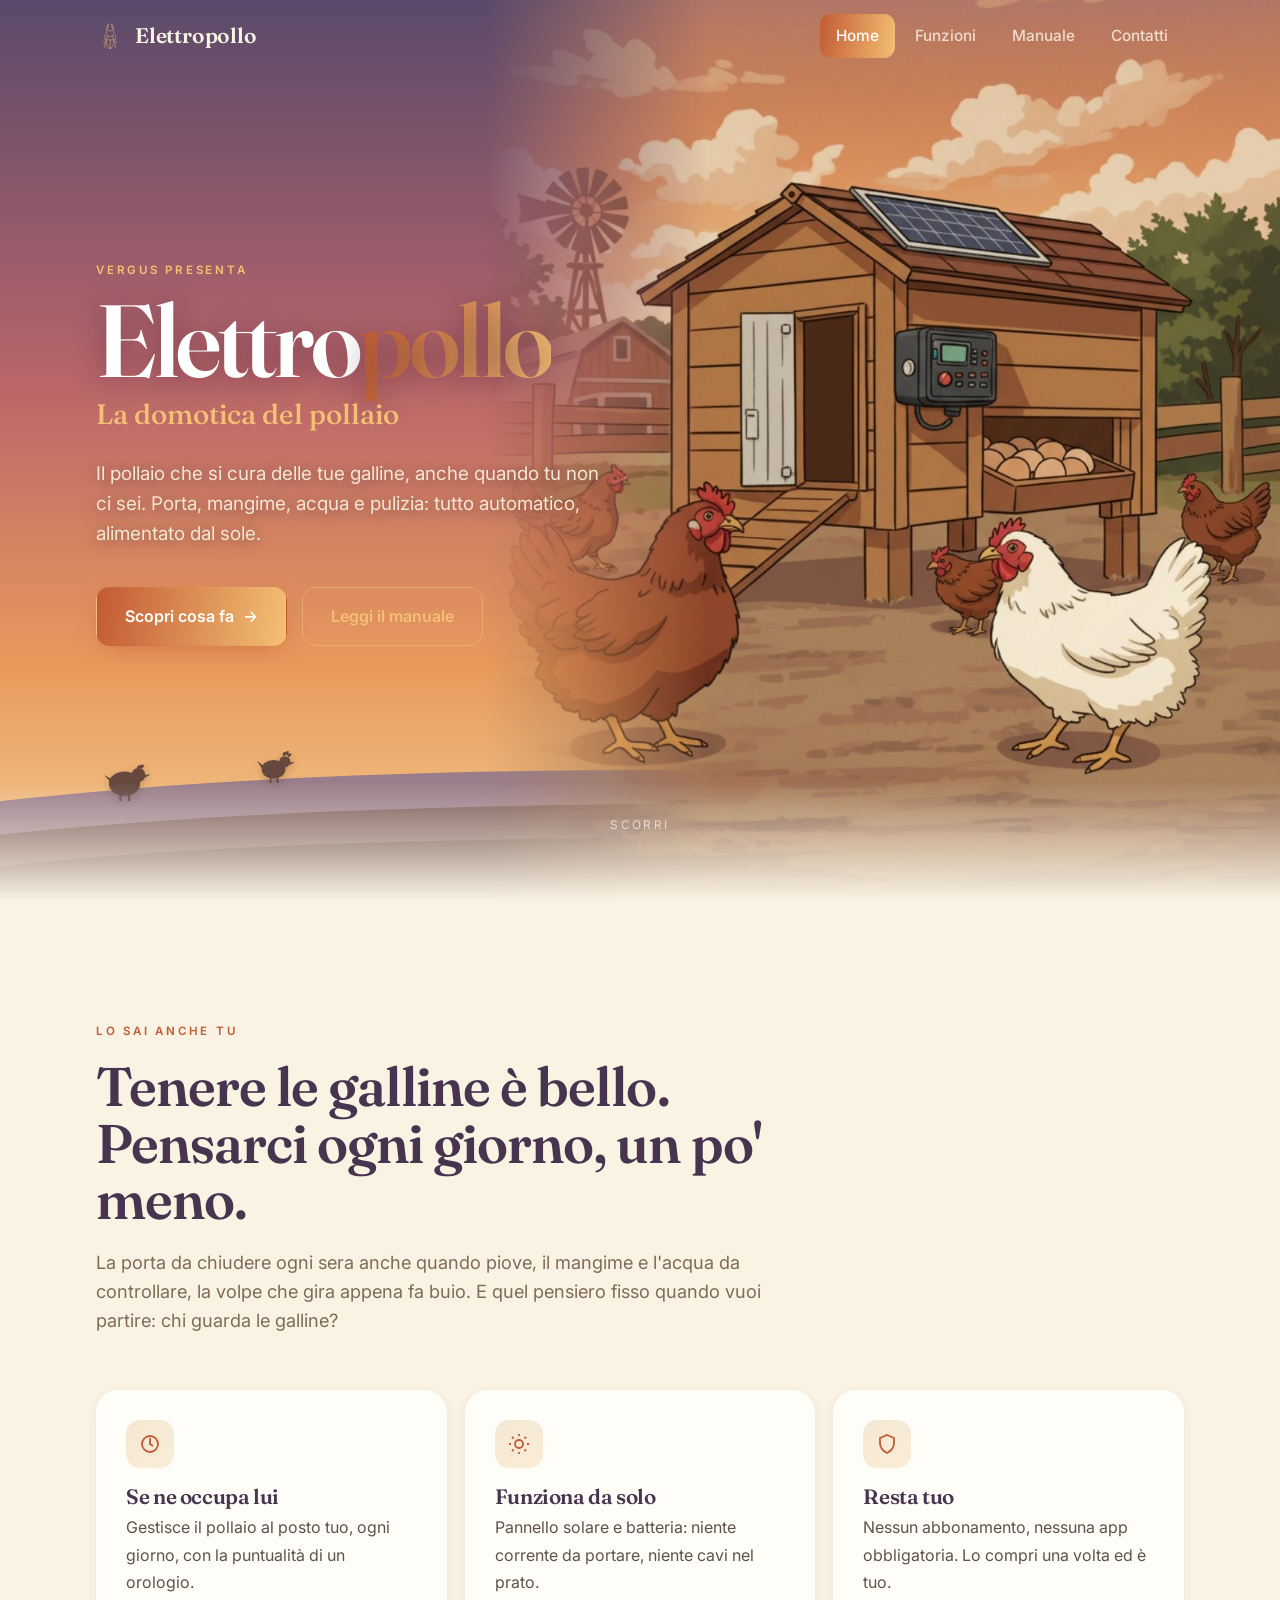
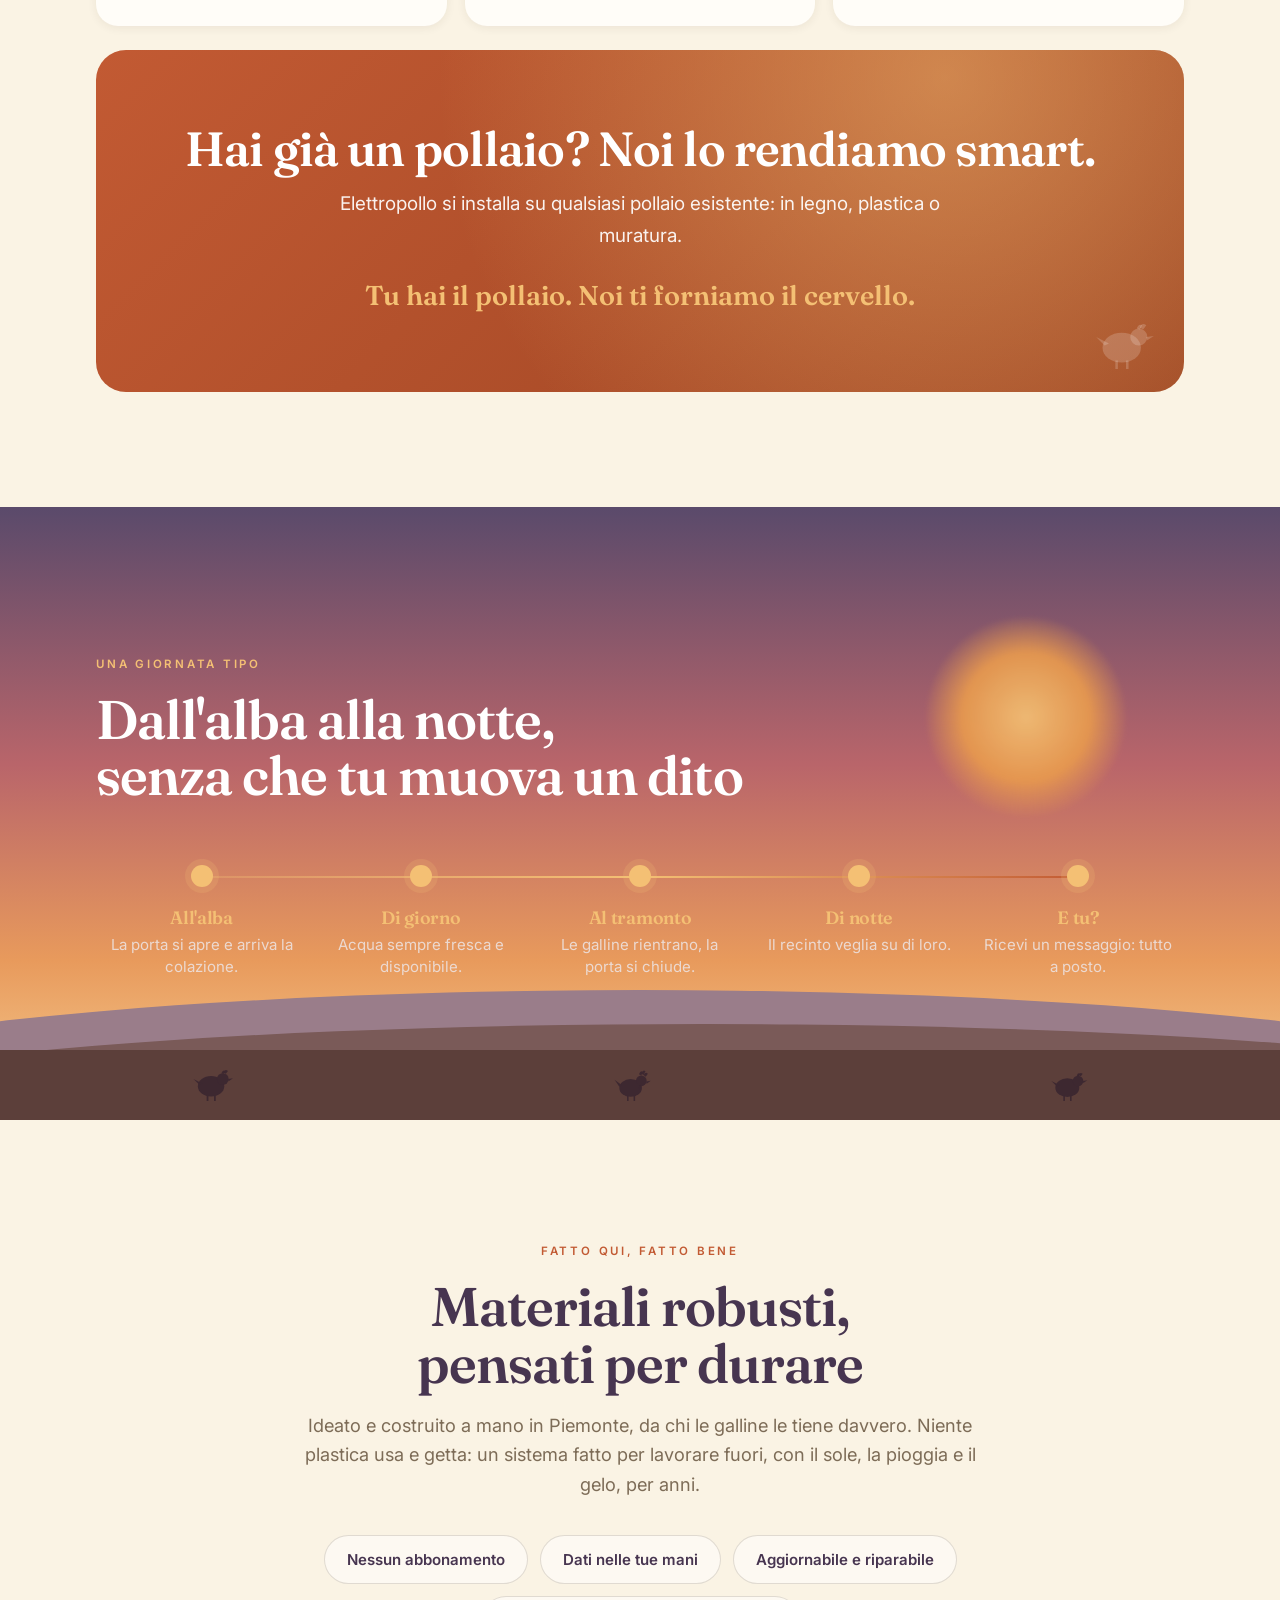
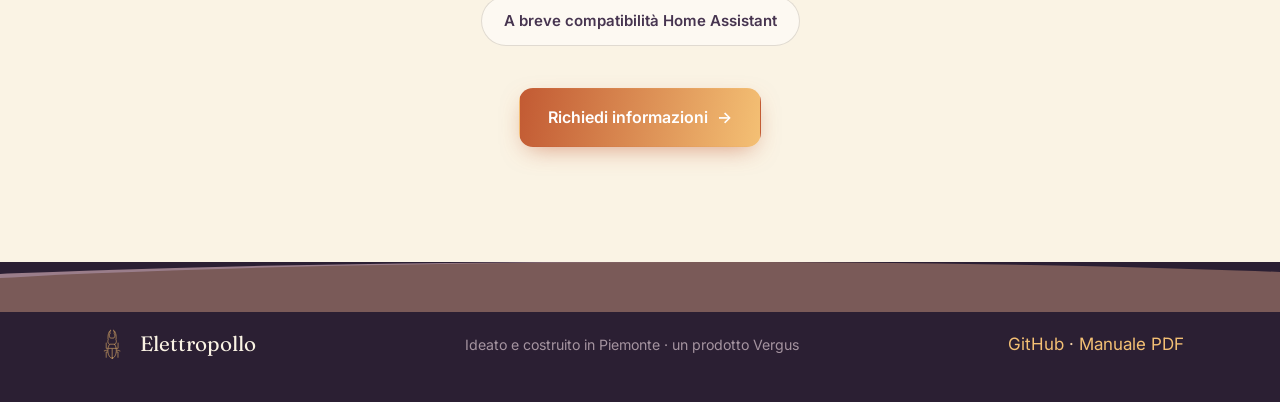
==== commit 2ca643ef: "Refactor section on materials and compatibility Removed duplicate section about materials and added " ====
--- a/index.html
+++ b/index.html
@@ -15,7 +15,7 @@
 <section class="hero"><div class="sky"><div class="grad-sky"></div><div class="sun"></div><div class="cloud c1"><svg xmlns="http://www.w3.org/2000/svg" viewBox="0 0 200 70" preserveAspectRatio="none"><path d="M20 55 Q5 55 5 42 Q5 30 20 30 Q22 14 40 16 Q48 4 64 10 Q78 2 90 14 Q108 8 112 24 Q130 20 132 36 Q148 36 148 50 Q148 58 134 58 Z" fill="currentColor"/></svg></div><div class="cloud c2"><svg xmlns="http://www.w3.org/2000/svg" viewBox="0 0 200 70" preserveAspectRatio="none"><path d="M20 55 Q5 55 5 42 Q5 30 20 30 Q22 14 40 16 Q48 4 64 10 Q78 2 90 14 Q108 8 112 24 Q130 20 132 36 Q148 36 148 50 Q148 58 134 58 Z" fill="currentColor"/></svg></div><div class="cloud c3"><svg xmlns="http://www.w3.org/2000/svg" viewBox="0 0 200 70" preserveAspectRatio="none"><path d="M20 55 Q5 55 5 42 Q5 30 20 30 Q22 14 40 16 Q48 4 64 10 Q78 2 90 14 Q108 8 112 24 Q130 20 132 36 Q148 36 148 50 Q148 58 134 58 Z" fill="currentColor"/></svg></div><div class="hills"><div class="hill h1"></div><div class="hill h2"></div><div class="hill h3"></div></div></div><img class="photo" src="assets/hero_full.jpg" alt="Pollaio Elettropollo con galline"><div class="hero-hens"><span class="hen" style="left:8%;bottom:0px;width:52px"><svg xmlns="http://www.w3.org/2000/svg" viewBox="0 0 60 60"><g fill="currentColor"><ellipse cx="26" cy="40" rx="18" ry="14"/><path d="M10 38 L2 30 L14 36 Z"/><circle cx="42" cy="30" r="8"/><path d="M40 22 q2-5 5-3 q-1 3-2 4 Z"/><path d="M43 21 q2-5 6-2 q-2 3-3 4 Z"/><path d="M49 30 l7-1 l-6 4 Z"/><rect x="20" y="52" width="2.4" height="8"/><rect x="30" y="52" width="2.4" height="8"/></g></svg></span><span class="hen" style="left:20%;bottom:18px;width:40px"><svg xmlns="http://www.w3.org/2000/svg" viewBox="0 0 64 64"><g fill="currentColor"><ellipse cx="28" cy="42" rx="19" ry="15"/><path d="M9 40 L1 28 L13 37 Z"/><circle cx="46" cy="30" r="9"/><path d="M42 19 q3-7 6-4 q-1 4-2 6 Z"/><path d="M46 18 q3-8 7-4 q-2 4-3 6 Z"/><path d="M50 20 q3-6 7-2 q-2 3-4 5 Z"/><path d="M54 31 l8-1 l-7 5 Z"/><path d="M44 38 q-3 4-1 6 q3-1 3-4 Z"/><rect x="22" y="55" width="2.6" height="9"/><rect x="33" y="55" width="2.6" height="9"/></g></svg></span></div><div class="wrap"><div class="hero-card"><span class="eyebrow">Vergus presenta</span><h1>Elettro<span class="grad">pollo</span></h1><div class="claim">La domotica del pollaio</div><p class="lead">Il pollaio che si cura delle tue galline, anche quando tu non ci sei. Porta, mangime, acqua e pulizia: tutto automatico, alimentato dal sole.</p><div class="btn-row"><a class="btn btn-primary" href="funzioni.html">Scopri cosa fa <span class="arr">&rarr;</span></a><a class="btn btn-ghost" href="manuale.html">Leggi il manuale</a></div></div></div><div class="scroll-cue"><span>scorri</span><span class="line"></span></div></section>
 <section><div class="wrap"><div class="section-head reveal"><span class="eyebrow dark">Lo sai anche tu</span><h2>Tenere le galline &egrave; bello.<br>Pensarci ogni giorno, un po' meno.</h2><p>La porta da chiudere ogni sera anche quando piove, il mangime e l'acqua da controllare, la volpe che gira appena fa buio. E quel pensiero fisso quando vuoi partire: chi guarda le galline?</p></div><div class="bento"><div class="card span2 reveal"><div class="ic"><svg viewBox="0 0 24 24"><circle cx="12" cy="12" r="8"/><path d="M12 6v6l3 2"/></svg></div><h3>Se ne occupa lui</h3><p>Gestisce il pollaio al posto tuo, ogni giorno, con la puntualit&agrave; di un orologio.</p></div><div class="card span2 reveal d1"><div class="ic"><svg viewBox="0 0 24 24"><circle cx="12" cy="12" r="4"/><path d="M12 2v2M12 20v2M2 12h2M20 12h2M5 5l1.5 1.5M17.5 17.5L19 19M19 5l-1.5 1.5M6.5 17.5L5 19"/></svg></div><h3>Funziona da solo</h3><p>Pannello solare e batteria: niente corrente da portare, niente cavi nel prato.</p></div><div class="card span2 reveal d2"><div class="ic"><svg viewBox="0 0 24 24"><path d="M12 3l7 3v5c0 4.5-3 8-7 10-4-2-7-5.5-7-10V6z"/></svg></div><h3>Resta tuo</h3><p>Nessun abbonamento, nessuna app obbligatoria. Lo compri una volta ed &egrave; tuo.</p></div></div><div class="retro reveal" style="margin-top:24px"><div class="glow"></div><span class="rhen"><svg xmlns="http://www.w3.org/2000/svg" viewBox="0 0 60 60"><g fill="currentColor"><ellipse cx="26" cy="40" rx="18" ry="14"/><path d="M10 38 L2 30 L14 36 Z"/><circle cx="42" cy="30" r="8"/><path d="M40 22 q2-5 5-3 q-1 3-2 4 Z"/><path d="M43 21 q2-5 6-2 q-2 3-3 4 Z"/><path d="M49 30 l7-1 l-6 4 Z"/><rect x="20" y="52" width="2.4" height="8"/><rect x="30" y="52" width="2.4" height="8"/></g></svg></span><div class="rc"><h2>Hai gi&agrave; un pollaio? Noi lo rendiamo smart.</h2><p>Elettropollo si installa su qualsiasi pollaio esistente: in legno, plastica o muratura.</p><div class="kicker">Tu hai il pollaio. Noi ti forniamo il cervello.</div></div></div></div></section>
 <section class="sky-sec"><div class="sky"><div class="grad-sky"></div><div class="sun"></div><div class="cloud c1"><svg xmlns="http://www.w3.org/2000/svg" viewBox="0 0 200 70" preserveAspectRatio="none"><path d="M20 55 Q5 55 5 42 Q5 30 20 30 Q22 14 40 16 Q48 4 64 10 Q78 2 90 14 Q108 8 112 24 Q130 20 132 36 Q148 36 148 50 Q148 58 134 58 Z" fill="currentColor"/></svg></div><div class="cloud c2"><svg xmlns="http://www.w3.org/2000/svg" viewBox="0 0 200 70" preserveAspectRatio="none"><path d="M20 55 Q5 55 5 42 Q5 30 20 30 Q22 14 40 16 Q48 4 64 10 Q78 2 90 14 Q108 8 112 24 Q130 20 132 36 Q148 36 148 50 Q148 58 134 58 Z" fill="currentColor"/></svg></div><div class="cloud c3"><svg xmlns="http://www.w3.org/2000/svg" viewBox="0 0 200 70" preserveAspectRatio="none"><path d="M20 55 Q5 55 5 42 Q5 30 20 30 Q22 14 40 16 Q48 4 64 10 Q78 2 90 14 Q108 8 112 24 Q130 20 132 36 Q148 36 148 50 Q148 58 134 58 Z" fill="currentColor"/></svg></div><div class="hills"><div class="hill h1"></div><div class="hill h2"></div><div class="hill h3"></div></div></div><div class="ground"><span class="hen" style="left:15%;bottom:10px;width:44px"><svg xmlns="http://www.w3.org/2000/svg" viewBox="0 0 60 60"><g fill="currentColor"><ellipse cx="26" cy="40" rx="18" ry="14"/><path d="M10 38 L2 30 L14 36 Z"/><circle cx="42" cy="30" r="8"/><path d="M40 22 q2-5 5-3 q-1 3-2 4 Z"/><path d="M43 21 q2-5 6-2 q-2 3-3 4 Z"/><path d="M49 30 l7-1 l-6 4 Z"/><rect x="20" y="52" width="2.4" height="8"/><rect x="30" y="52" width="2.4" height="8"/></g></svg></span><span class="hen" style="left:48%;bottom:10px;width:38px"><svg xmlns="http://www.w3.org/2000/svg" viewBox="0 0 64 64"><g fill="currentColor"><ellipse cx="28" cy="42" rx="19" ry="15"/><path d="M9 40 L1 28 L13 37 Z"/><circle cx="46" cy="30" r="9"/><path d="M42 19 q3-7 6-4 q-1 4-2 6 Z"/><path d="M46 18 q3-8 7-4 q-2 4-3 6 Z"/><path d="M50 20 q3-6 7-2 q-2 3-4 5 Z"/><path d="M54 31 l8-1 l-7 5 Z"/><path d="M44 38 q-3 4-1 6 q3-1 3-4 Z"/><rect x="22" y="55" width="2.6" height="9"/><rect x="33" y="55" width="2.6" height="9"/></g></svg></span><span class="hen" style="left:82%;bottom:10px;width:40px"><svg xmlns="http://www.w3.org/2000/svg" viewBox="0 0 60 60"><g fill="currentColor"><ellipse cx="26" cy="40" rx="18" ry="14"/><path d="M10 38 L2 30 L14 36 Z"/><circle cx="42" cy="30" r="8"/><path d="M40 22 q2-5 5-3 q-1 3-2 4 Z"/><path d="M43 21 q2-5 6-2 q-2 3-3 4 Z"/><path d="M49 30 l7-1 l-6 4 Z"/><rect x="20" y="52" width="2.4" height="8"/><rect x="30" y="52" width="2.4" height="8"/></g></svg></span></div><div class="wrap"><div class="section-head reveal"><span class="eyebrow">Una giornata tipo</span><h2>Dall'alba alla notte,<br>senza che tu muova un dito</h2></div><div class="day reveal"><div class="stop"><div class="node"></div><h4>All'alba</h4><p>La porta si apre e arriva la colazione.</p></div><div class="stop"><div class="node"></div><h4>Di giorno</h4><p>Acqua sempre fresca e disponibile.</p></div><div class="stop"><div class="node"></div><h4>Al tramonto</h4><p>Le galline rientrano, la porta si chiude.</p></div><div class="stop"><div class="node"></div><h4>Di notte</h4><p>Il recinto veglia su di loro.</p></div><div class="stop"><div class="node"></div><h4>E tu?</h4><p>Ricevi un messaggio: tutto a posto.</p></div></div></div></section>
-<section><div class="wrap"><div class="section-head center reveal"><span class="eyebrow dark">Fatto qui, fatto bene</span><h2>Materiali robusti,<br>pensati per durare</h2><p>Ideato e costruito a mano in Piemonte, da chi le galline le tiene davvero. Niente plastica usa e getta: un sistema fatto per lavorare fuori, con il sole, la pioggia e il gelo, per anni.</p><div class="philo"><span class="pill">Nessun abbonamento</span><span class="pill">Dati nelle tue mani</span><span class="pill">Aggiornabile e riparabile</span><span class="pill">Compatibile con Home Assistant</span></div><div class="btn-row" style="justify-content:center;margin-top:42px"><a class="btn btn-primary" href="contatti.html">Richiedi informazioni <span class="arr">&rarr;</span></a></div></div></div></section>
+<section><div class="wrap"><div class="section-head center reveal"><span class="eyebrow dark">Fatto qui, fatto bene</span><h2>Materiali robusti,<br>pensati per durare</h2><p>Ideato e costruito a mano in Piemonte, da chi le galline le tiene davvero. Niente plastica usa e getta: un sistema fatto per lavorare fuori, con il sole, la pioggia e il gelo, per anni.</p><div class="philo"><span class="pill">Nessun abbonamento</span><span class="pill">Dati nelle tue mani</span><span class="pill">Aggiornabile e riparabile</span><span class="pill">A breve compatibilità Home Assistant</span></div><div class="btn-row" style="justify-content:center;margin-top:42px"><a class="btn btn-primary" href="contatti.html">Richiedi informazioni <span class="arr">&rarr;</span></a></div></div></div></section>
 <footer><div class="fhills"><div class="hills"><div class="hill h1"></div><div class="hill h2"></div></div></div><div class="wrap"><div class="fbrand"><svg viewBox="0 0 440 636" class="beetle" aria-hidden="true"><path d="M233.0,599.5 L210.0,599.5 L204.0,597.5 L191.0,590.5 L172.5,572.0 L158.5,550.0 L148.5,525.0 L138.0,478.5 L108.0,478.5 L106.5,480.0 L106.5,589.0 L105.0,590.5 L103.5,589.0 L103.5,476.0 L105.0,474.5 L137.0,474.5 L138.5,473.0 L137.5,446.0 L136.0,444.5 L105.0,444.5 L65.0,458.5 L58.5,458.0 L60.0,455.5 L105.0,440.5 L136.0,440.5 L137.5,439.0 L139.5,413.0 L138.0,406.5 L103.5,406.0 L103.5,292.0 L106.5,292.0 L106.5,402.0 L108.0,403.5 L139.0,403.5 L141.5,401.0 L141.5,393.0 L151.5,359.0 L160.5,339.0 L168.5,327.0 L157.0,317.5 L147.5,306.0 L141.5,295.0 L136.5,278.0 L136.5,252.0 L143.5,232.0 L139.5,218.0 L141.5,146.0 L148.5,112.0 L155.5,91.0 L165.5,71.0 L176.5,55.0 L195.0,38.5 L198.5,41.0 L187.5,62.0 L177.5,89.0 L179.0,92.5 L187.5,96.0 L189.5,102.0 L176.5,115.0 L168.5,136.0 L168.5,160.0 L175.5,181.0 L188.0,198.5 L255.0,198.5 L269.5,178.0 L274.5,163.0 L274.5,133.0 L266.5,114.0 L257.5,107.0 L254.5,102.0 L254.5,98.0 L266.5,90.0 L254.5,59.0 L245.5,42.0 L245.5,40.0 L249.0,38.5 L268.5,57.0 L281.5,77.0 L293.5,107.0 L300.5,137.0 L303.5,162.0 L303.5,224.0 L300.5,233.0 L305.5,244.0 L307.5,255.0 L307.5,275.0 L305.5,286.0 L295.5,307.0 L275.5,328.0 L291.5,357.0 L304.0,403.5 L337.0,403.5 L338.5,402.0 L338.5,293.0 L340.0,291.5 L342.5,293.0 L342.5,404.0 L338.0,407.5 L305.0,406.5 L303.5,411.0 L305.5,415.0 L305.5,436.0 L308.0,440.5 L339.0,440.5 L384.5,457.0 L384.0,459.5 L378.0,458.5 L339.0,444.5 L308.0,444.5 L306.5,446.0 L305.5,473.0 L307.0,474.5 L339.0,474.5 L340.5,477.0 L340.5,587.0 L339.0,590.5 L336.5,586.0 L337.5,481.0 L335.0,478.5 L306.0,478.5 L303.5,481.0 L298.5,514.0 L291.5,535.0 L279.5,560.0 L261.0,583.5 L249.0,592.5 L233.0,599.5 Z M274.5,322.0 L280.0,318.5 L294.5,302.0 L304.5,274.0 L304.5,257.0 L296.5,232.0 L300.5,221.0 L300.5,167.0 L297.5,139.0 L290.5,109.0 L274.5,72.0 L266.5,60.0 L255.0,48.5 L253.5,50.0 L270.5,92.0 L268.0,95.5 L261.0,96.5 L258.5,99.0 L258.5,103.0 L267.0,109.5 L272.5,117.0 L279.5,143.0 L279.5,154.0 L274.5,175.0 L257.0,202.5 L187.0,202.5 L179.5,194.0 L169.5,176.0 L165.5,164.0 L164.5,140.0 L165.5,132.0 L172.5,115.0 L185.5,101.0 L184.0,97.5 L174.0,94.5 L173.5,92.0 L179.5,73.0 L190.5,49.0 L189.0,47.5 L175.5,62.0 L163.5,82.0 L149.5,122.0 L142.5,171.0 L142.5,217.0 L147.5,231.0 L139.5,255.0 L139.5,275.0 L142.5,288.0 L151.5,306.0 L168.0,321.5 L269.0,320.5 L271.0,322.5 L274.5,322.0 Z M221.5,596.0 L223.5,409.0 L222.0,407.5 L144.0,406.5 L140.5,439.0 L142.5,484.0 L149.5,517.0 L156.5,537.0 L172.5,566.0 L188.0,583.5 L206.0,594.5 L212.0,596.5 L221.5,596.0 Z M231.5,596.0 L248.0,589.5 L267.5,571.0 L280.5,551.0 L290.5,528.0 L297.5,504.0 L302.5,469.0 L302.5,422.0 L299.0,407.5 L226.0,407.5 L224.5,409.0 L225.5,595.0 L231.5,596.0 Z M298.5,403.0 L297.5,389.0 L290.5,364.0 L278.5,338.0 L269.0,323.5 L175.0,323.5 L158.5,351.0 L144.5,397.0 L146.0,403.5 L298.5,403.0 Z" fill="none" stroke="currentColor" stroke-width="6" stroke-linejoin="round" stroke-linecap="round"/></svg> Elettropollo</div><div><small>Ideato e costruito in Piemonte &middot; un prodotto Vergus</small></div><div><a href="https://github.com/Drsplump/Elettropollo_ota">GitHub</a> &middot; <a href="assets/Elettropollo_Manuale_Utente.pdf">Manuale PDF</a></div></div></footer>
 <script>const nv=document.getElementById("nav");const os=()=>{if(scrollY>40)nv.classList.add("solid");else nv.classList.remove("solid")};os();addEventListener("scroll",os,{passive:true});const mb=document.getElementById("menuBtn");if(mb){mb.addEventListener("click",()=>{const o=nv.classList.toggle("open");mb.setAttribute("aria-expanded",o);});nv.querySelectorAll("nav a").forEach(a=>a.addEventListener("click",()=>{nv.classList.remove("open");mb.setAttribute("aria-expanded","false");}));}const io=new IntersectionObserver(e=>e.forEach(x=>{if(x.isIntersecting)x.target.classList.add("in")}),{threshold:.1});document.querySelectorAll(".reveal").forEach(el=>io.observe(el));const hp=document.querySelector(".hero .photo");if(hp&&!matchMedia("(prefers-reduced-motion:reduce)").matches)addEventListener("scroll",()=>{if(scrollY<innerHeight)hp.style.transform="translateY("+(scrollY*0.12)+"px)"},{passive:true});</script>
-</body></html>+</body></html>
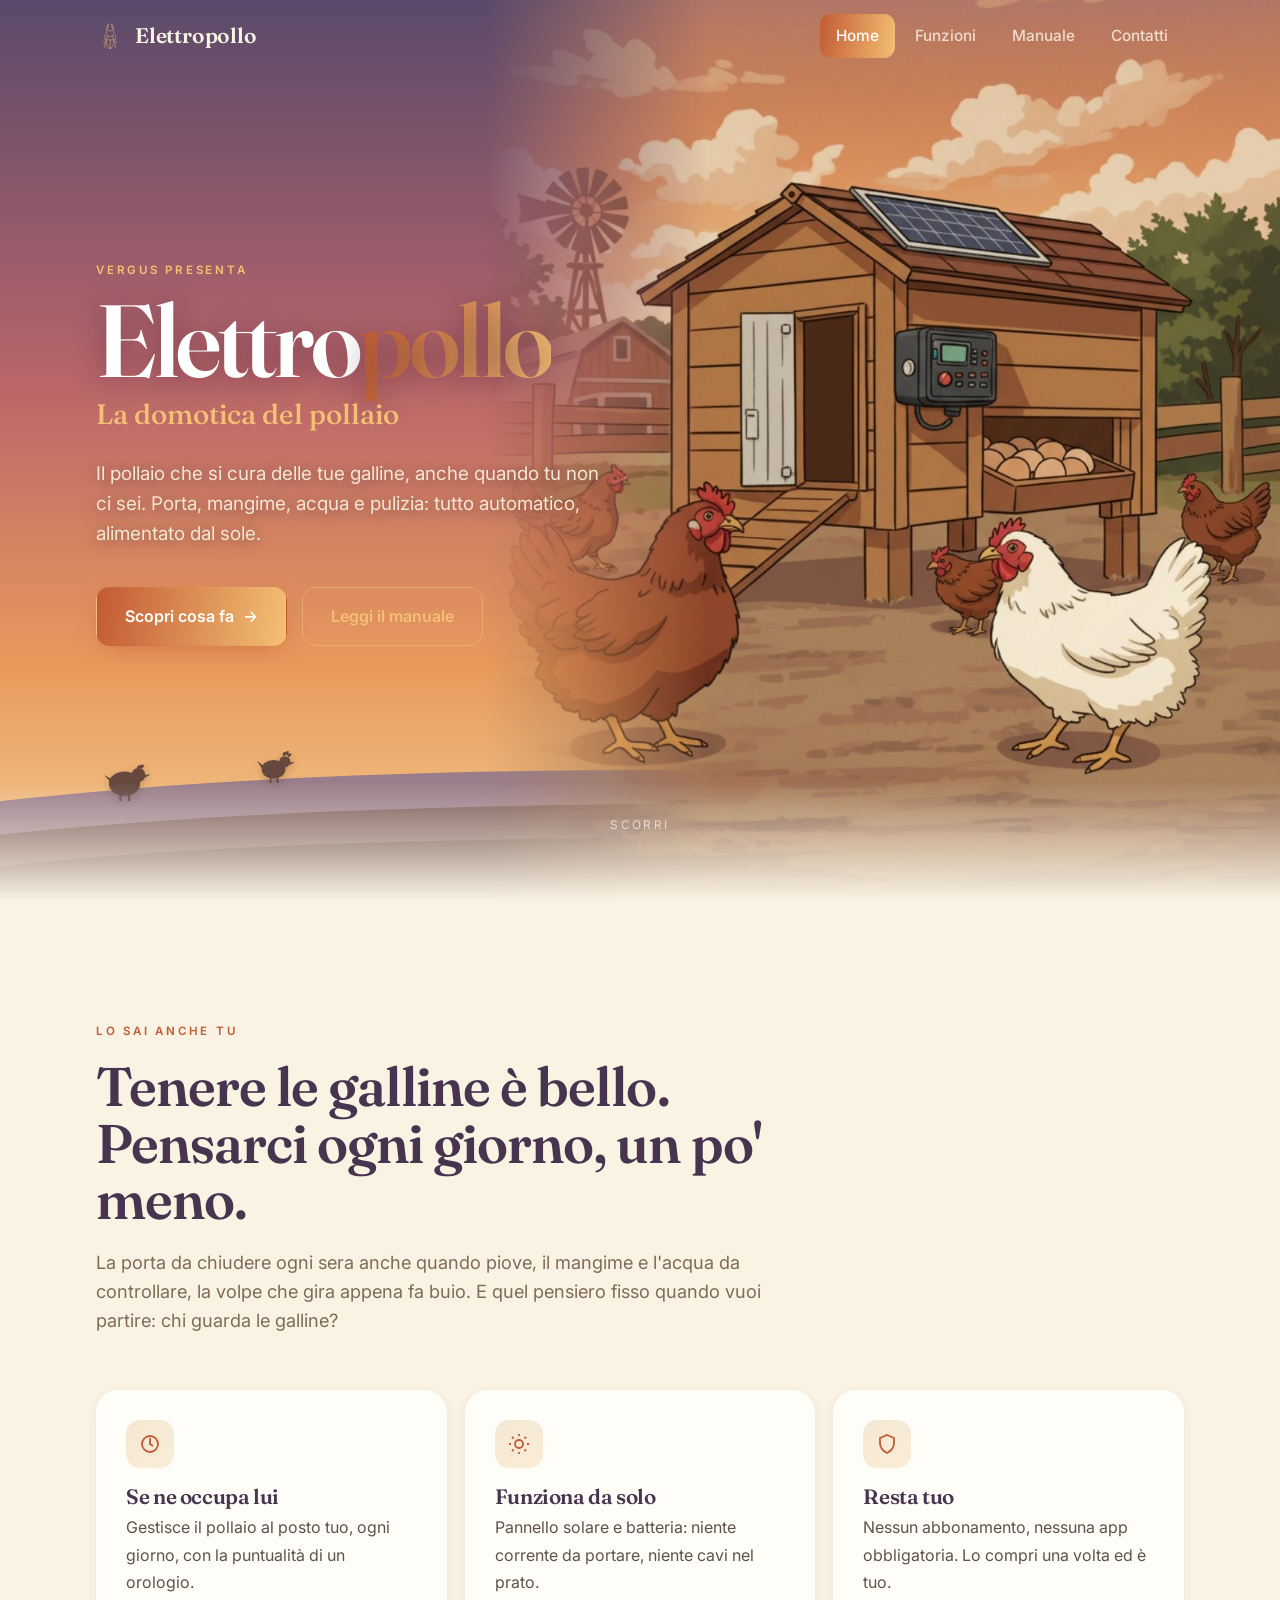
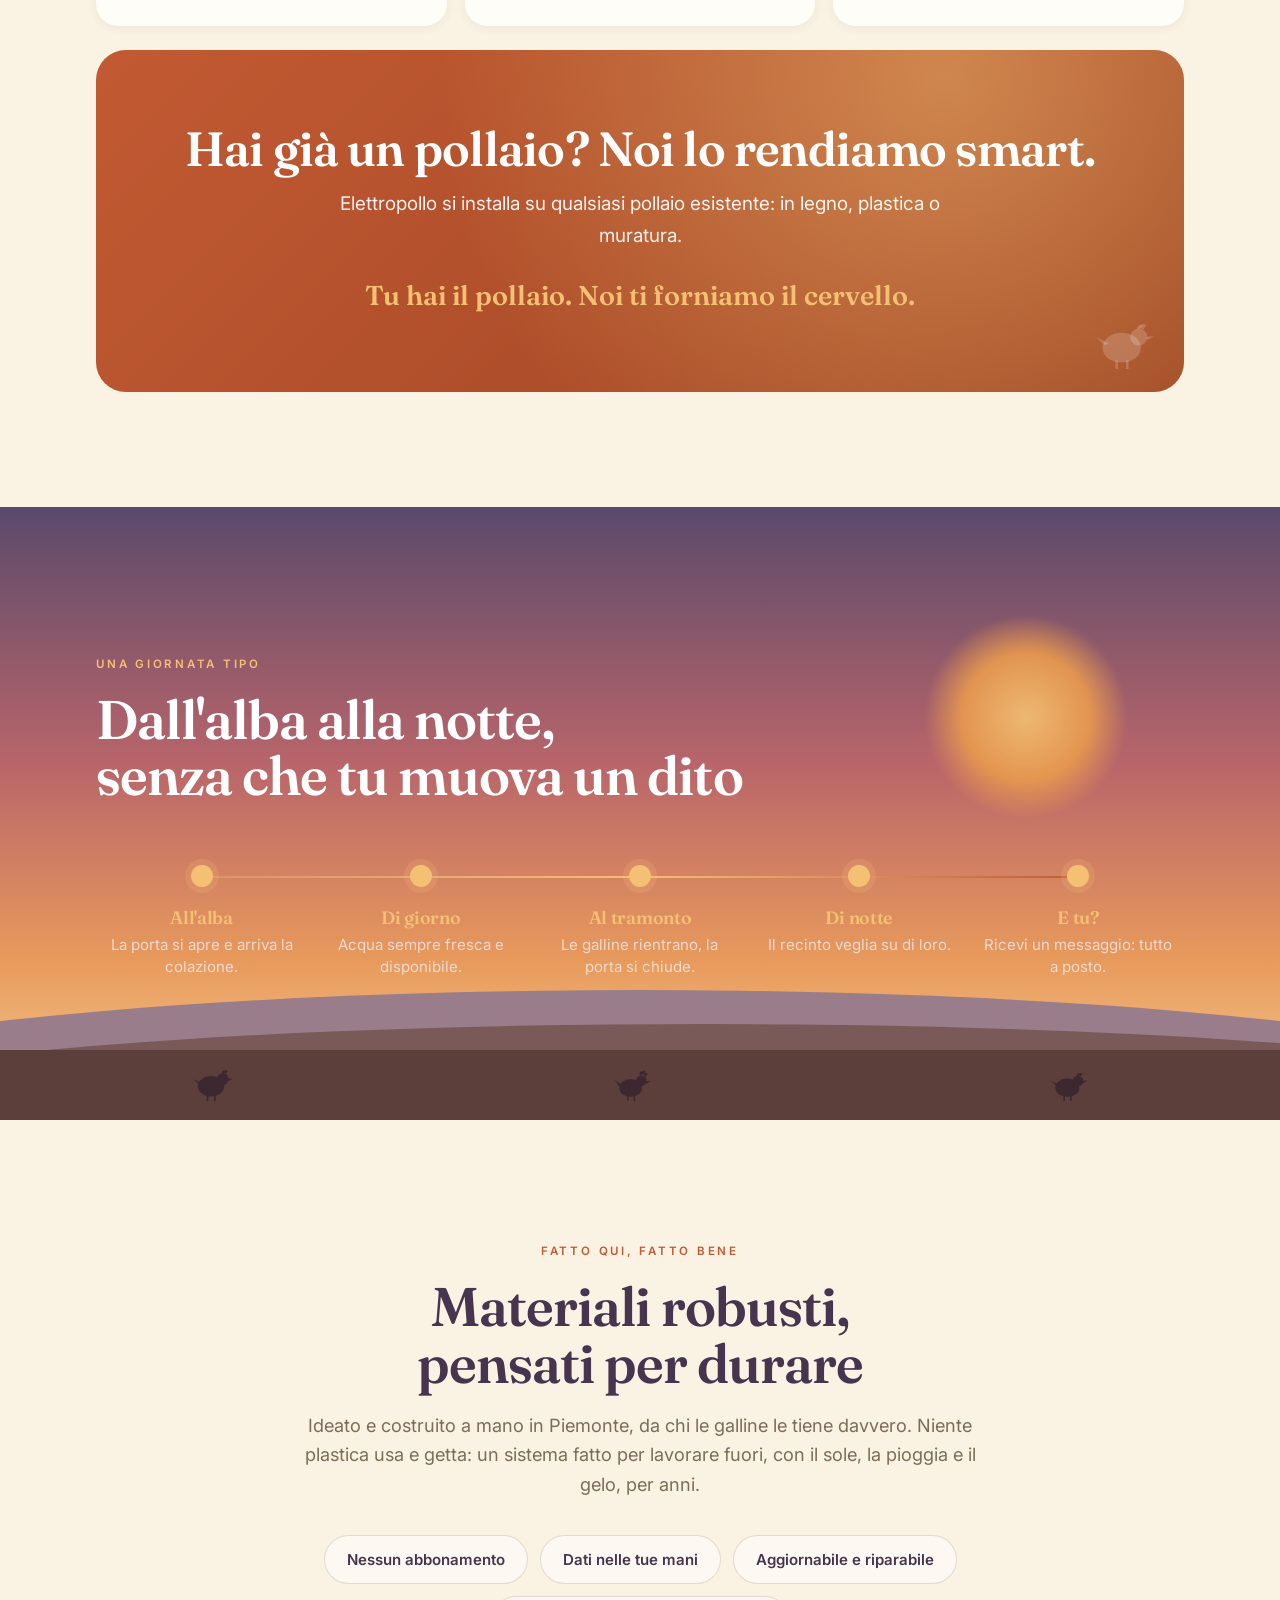
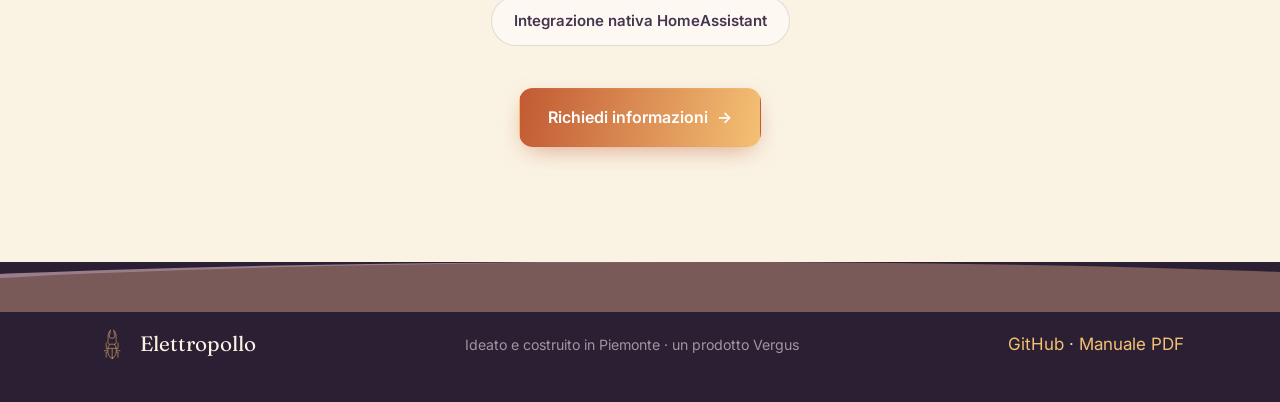
==== commit 455d433d: "Aggiorna la descrizione della sezione "Fatto qui, fatto bene" per includere l'integrazione nativa co" ====
--- a/index.html
+++ b/index.html
@@ -15,7 +15,7 @@
 <section class="hero"><div class="sky"><div class="grad-sky"></div><div class="sun"></div><div class="cloud c1"><svg xmlns="http://www.w3.org/2000/svg" viewBox="0 0 200 70" preserveAspectRatio="none"><path d="M20 55 Q5 55 5 42 Q5 30 20 30 Q22 14 40 16 Q48 4 64 10 Q78 2 90 14 Q108 8 112 24 Q130 20 132 36 Q148 36 148 50 Q148 58 134 58 Z" fill="currentColor"/></svg></div><div class="cloud c2"><svg xmlns="http://www.w3.org/2000/svg" viewBox="0 0 200 70" preserveAspectRatio="none"><path d="M20 55 Q5 55 5 42 Q5 30 20 30 Q22 14 40 16 Q48 4 64 10 Q78 2 90 14 Q108 8 112 24 Q130 20 132 36 Q148 36 148 50 Q148 58 134 58 Z" fill="currentColor"/></svg></div><div class="cloud c3"><svg xmlns="http://www.w3.org/2000/svg" viewBox="0 0 200 70" preserveAspectRatio="none"><path d="M20 55 Q5 55 5 42 Q5 30 20 30 Q22 14 40 16 Q48 4 64 10 Q78 2 90 14 Q108 8 112 24 Q130 20 132 36 Q148 36 148 50 Q148 58 134 58 Z" fill="currentColor"/></svg></div><div class="hills"><div class="hill h1"></div><div class="hill h2"></div><div class="hill h3"></div></div></div><img class="photo" src="assets/hero_full.jpg" alt="Pollaio Elettropollo con galline"><div class="hero-hens"><span class="hen" style="left:8%;bottom:0px;width:52px"><svg xmlns="http://www.w3.org/2000/svg" viewBox="0 0 60 60"><g fill="currentColor"><ellipse cx="26" cy="40" rx="18" ry="14"/><path d="M10 38 L2 30 L14 36 Z"/><circle cx="42" cy="30" r="8"/><path d="M40 22 q2-5 5-3 q-1 3-2 4 Z"/><path d="M43 21 q2-5 6-2 q-2 3-3 4 Z"/><path d="M49 30 l7-1 l-6 4 Z"/><rect x="20" y="52" width="2.4" height="8"/><rect x="30" y="52" width="2.4" height="8"/></g></svg></span><span class="hen" style="left:20%;bottom:18px;width:40px"><svg xmlns="http://www.w3.org/2000/svg" viewBox="0 0 64 64"><g fill="currentColor"><ellipse cx="28" cy="42" rx="19" ry="15"/><path d="M9 40 L1 28 L13 37 Z"/><circle cx="46" cy="30" r="9"/><path d="M42 19 q3-7 6-4 q-1 4-2 6 Z"/><path d="M46 18 q3-8 7-4 q-2 4-3 6 Z"/><path d="M50 20 q3-6 7-2 q-2 3-4 5 Z"/><path d="M54 31 l8-1 l-7 5 Z"/><path d="M44 38 q-3 4-1 6 q3-1 3-4 Z"/><rect x="22" y="55" width="2.6" height="9"/><rect x="33" y="55" width="2.6" height="9"/></g></svg></span></div><div class="wrap"><div class="hero-card"><span class="eyebrow">Vergus presenta</span><h1>Elettro<span class="grad">pollo</span></h1><div class="claim">La domotica del pollaio</div><p class="lead">Il pollaio che si cura delle tue galline, anche quando tu non ci sei. Porta, mangime, acqua e pulizia: tutto automatico, alimentato dal sole.</p><div class="btn-row"><a class="btn btn-primary" href="funzioni.html">Scopri cosa fa <span class="arr">&rarr;</span></a><a class="btn btn-ghost" href="manuale.html">Leggi il manuale</a></div></div></div><div class="scroll-cue"><span>scorri</span><span class="line"></span></div></section>
 <section><div class="wrap"><div class="section-head reveal"><span class="eyebrow dark">Lo sai anche tu</span><h2>Tenere le galline &egrave; bello.<br>Pensarci ogni giorno, un po' meno.</h2><p>La porta da chiudere ogni sera anche quando piove, il mangime e l'acqua da controllare, la volpe che gira appena fa buio. E quel pensiero fisso quando vuoi partire: chi guarda le galline?</p></div><div class="bento"><div class="card span2 reveal"><div class="ic"><svg viewBox="0 0 24 24"><circle cx="12" cy="12" r="8"/><path d="M12 6v6l3 2"/></svg></div><h3>Se ne occupa lui</h3><p>Gestisce il pollaio al posto tuo, ogni giorno, con la puntualit&agrave; di un orologio.</p></div><div class="card span2 reveal d1"><div class="ic"><svg viewBox="0 0 24 24"><circle cx="12" cy="12" r="4"/><path d="M12 2v2M12 20v2M2 12h2M20 12h2M5 5l1.5 1.5M17.5 17.5L19 19M19 5l-1.5 1.5M6.5 17.5L5 19"/></svg></div><h3>Funziona da solo</h3><p>Pannello solare e batteria: niente corrente da portare, niente cavi nel prato.</p></div><div class="card span2 reveal d2"><div class="ic"><svg viewBox="0 0 24 24"><path d="M12 3l7 3v5c0 4.5-3 8-7 10-4-2-7-5.5-7-10V6z"/></svg></div><h3>Resta tuo</h3><p>Nessun abbonamento, nessuna app obbligatoria. Lo compri una volta ed &egrave; tuo.</p></div></div><div class="retro reveal" style="margin-top:24px"><div class="glow"></div><span class="rhen"><svg xmlns="http://www.w3.org/2000/svg" viewBox="0 0 60 60"><g fill="currentColor"><ellipse cx="26" cy="40" rx="18" ry="14"/><path d="M10 38 L2 30 L14 36 Z"/><circle cx="42" cy="30" r="8"/><path d="M40 22 q2-5 5-3 q-1 3-2 4 Z"/><path d="M43 21 q2-5 6-2 q-2 3-3 4 Z"/><path d="M49 30 l7-1 l-6 4 Z"/><rect x="20" y="52" width="2.4" height="8"/><rect x="30" y="52" width="2.4" height="8"/></g></svg></span><div class="rc"><h2>Hai gi&agrave; un pollaio? Noi lo rendiamo smart.</h2><p>Elettropollo si installa su qualsiasi pollaio esistente: in legno, plastica o muratura.</p><div class="kicker">Tu hai il pollaio. Noi ti forniamo il cervello.</div></div></div></div></section>
 <section class="sky-sec"><div class="sky"><div class="grad-sky"></div><div class="sun"></div><div class="cloud c1"><svg xmlns="http://www.w3.org/2000/svg" viewBox="0 0 200 70" preserveAspectRatio="none"><path d="M20 55 Q5 55 5 42 Q5 30 20 30 Q22 14 40 16 Q48 4 64 10 Q78 2 90 14 Q108 8 112 24 Q130 20 132 36 Q148 36 148 50 Q148 58 134 58 Z" fill="currentColor"/></svg></div><div class="cloud c2"><svg xmlns="http://www.w3.org/2000/svg" viewBox="0 0 200 70" preserveAspectRatio="none"><path d="M20 55 Q5 55 5 42 Q5 30 20 30 Q22 14 40 16 Q48 4 64 10 Q78 2 90 14 Q108 8 112 24 Q130 20 132 36 Q148 36 148 50 Q148 58 134 58 Z" fill="currentColor"/></svg></div><div class="cloud c3"><svg xmlns="http://www.w3.org/2000/svg" viewBox="0 0 200 70" preserveAspectRatio="none"><path d="M20 55 Q5 55 5 42 Q5 30 20 30 Q22 14 40 16 Q48 4 64 10 Q78 2 90 14 Q108 8 112 24 Q130 20 132 36 Q148 36 148 50 Q148 58 134 58 Z" fill="currentColor"/></svg></div><div class="hills"><div class="hill h1"></div><div class="hill h2"></div><div class="hill h3"></div></div></div><div class="ground"><span class="hen" style="left:15%;bottom:10px;width:44px"><svg xmlns="http://www.w3.org/2000/svg" viewBox="0 0 60 60"><g fill="currentColor"><ellipse cx="26" cy="40" rx="18" ry="14"/><path d="M10 38 L2 30 L14 36 Z"/><circle cx="42" cy="30" r="8"/><path d="M40 22 q2-5 5-3 q-1 3-2 4 Z"/><path d="M43 21 q2-5 6-2 q-2 3-3 4 Z"/><path d="M49 30 l7-1 l-6 4 Z"/><rect x="20" y="52" width="2.4" height="8"/><rect x="30" y="52" width="2.4" height="8"/></g></svg></span><span class="hen" style="left:48%;bottom:10px;width:38px"><svg xmlns="http://www.w3.org/2000/svg" viewBox="0 0 64 64"><g fill="currentColor"><ellipse cx="28" cy="42" rx="19" ry="15"/><path d="M9 40 L1 28 L13 37 Z"/><circle cx="46" cy="30" r="9"/><path d="M42 19 q3-7 6-4 q-1 4-2 6 Z"/><path d="M46 18 q3-8 7-4 q-2 4-3 6 Z"/><path d="M50 20 q3-6 7-2 q-2 3-4 5 Z"/><path d="M54 31 l8-1 l-7 5 Z"/><path d="M44 38 q-3 4-1 6 q3-1 3-4 Z"/><rect x="22" y="55" width="2.6" height="9"/><rect x="33" y="55" width="2.6" height="9"/></g></svg></span><span class="hen" style="left:82%;bottom:10px;width:40px"><svg xmlns="http://www.w3.org/2000/svg" viewBox="0 0 60 60"><g fill="currentColor"><ellipse cx="26" cy="40" rx="18" ry="14"/><path d="M10 38 L2 30 L14 36 Z"/><circle cx="42" cy="30" r="8"/><path d="M40 22 q2-5 5-3 q-1 3-2 4 Z"/><path d="M43 21 q2-5 6-2 q-2 3-3 4 Z"/><path d="M49 30 l7-1 l-6 4 Z"/><rect x="20" y="52" width="2.4" height="8"/><rect x="30" y="52" width="2.4" height="8"/></g></svg></span></div><div class="wrap"><div class="section-head reveal"><span class="eyebrow">Una giornata tipo</span><h2>Dall'alba alla notte,<br>senza che tu muova un dito</h2></div><div class="day reveal"><div class="stop"><div class="node"></div><h4>All'alba</h4><p>La porta si apre e arriva la colazione.</p></div><div class="stop"><div class="node"></div><h4>Di giorno</h4><p>Acqua sempre fresca e disponibile.</p></div><div class="stop"><div class="node"></div><h4>Al tramonto</h4><p>Le galline rientrano, la porta si chiude.</p></div><div class="stop"><div class="node"></div><h4>Di notte</h4><p>Il recinto veglia su di loro.</p></div><div class="stop"><div class="node"></div><h4>E tu?</h4><p>Ricevi un messaggio: tutto a posto.</p></div></div></div></section>
-<section><div class="wrap"><div class="section-head center reveal"><span class="eyebrow dark">Fatto qui, fatto bene</span><h2>Materiali robusti,<br>pensati per durare</h2><p>Ideato e costruito a mano in Piemonte, da chi le galline le tiene davvero. Niente plastica usa e getta: un sistema fatto per lavorare fuori, con il sole, la pioggia e il gelo, per anni.</p><div class="philo"><span class="pill">Nessun abbonamento</span><span class="pill">Dati nelle tue mani</span><span class="pill">Aggiornabile e riparabile</span><span class="pill">A breve compatibilità Home Assistant</span></div><div class="btn-row" style="justify-content:center;margin-top:42px"><a class="btn btn-primary" href="contatti.html">Richiedi informazioni <span class="arr">&rarr;</span></a></div></div></div></section>
-<footer><div class="fhills"><div class="hills"><div class="hill h1"></div><div class="hill h2"></div></div></div><div class="wrap"><div class="fbrand"><svg viewBox="0 0 440 636" class="beetle" aria-hidden="true"><path d="M233.0,599.5 L210.0,599.5 L204.0,597.5 L191.0,590.5 L172.5,572.0 L158.5,550.0 L148.5,525.0 L138.0,478.5 L108.0,478.5 L106.5,480.0 L106.5,589.0 L105.0,590.5 L103.5,589.0 L103.5,476.0 L105.0,474.5 L137.0,474.5 L138.5,473.0 L137.5,446.0 L136.0,444.5 L105.0,444.5 L65.0,458.5 L58.5,458.0 L60.0,455.5 L105.0,440.5 L136.0,440.5 L137.5,439.0 L139.5,413.0 L138.0,406.5 L103.5,406.0 L103.5,292.0 L106.5,292.0 L106.5,402.0 L108.0,403.5 L139.0,403.5 L141.5,401.0 L141.5,393.0 L151.5,359.0 L160.5,339.0 L168.5,327.0 L157.0,317.5 L147.5,306.0 L141.5,295.0 L136.5,278.0 L136.5,252.0 L143.5,232.0 L139.5,218.0 L141.5,146.0 L148.5,112.0 L155.5,91.0 L165.5,71.0 L176.5,55.0 L195.0,38.5 L198.5,41.0 L187.5,62.0 L177.5,89.0 L179.0,92.5 L187.5,96.0 L189.5,102.0 L176.5,115.0 L168.5,136.0 L168.5,160.0 L175.5,181.0 L188.0,198.5 L255.0,198.5 L269.5,178.0 L274.5,163.0 L274.5,133.0 L266.5,114.0 L257.5,107.0 L254.5,102.0 L254.5,98.0 L266.5,90.0 L254.5,59.0 L245.5,42.0 L245.5,40.0 L249.0,38.5 L268.5,57.0 L281.5,77.0 L293.5,107.0 L300.5,137.0 L303.5,162.0 L303.5,224.0 L300.5,233.0 L305.5,244.0 L307.5,255.0 L307.5,275.0 L305.5,286.0 L295.5,307.0 L275.5,328.0 L291.5,357.0 L304.0,403.5 L337.0,403.5 L338.5,402.0 L338.5,293.0 L340.0,291.5 L342.5,293.0 L342.5,404.0 L338.0,407.5 L305.0,406.5 L303.5,411.0 L305.5,415.0 L305.5,436.0 L308.0,440.5 L339.0,440.5 L384.5,457.0 L384.0,459.5 L378.0,458.5 L339.0,444.5 L308.0,444.5 L306.5,446.0 L305.5,473.0 L307.0,474.5 L339.0,474.5 L340.5,477.0 L340.5,587.0 L339.0,590.5 L336.5,586.0 L337.5,481.0 L335.0,478.5 L306.0,478.5 L303.5,481.0 L298.5,514.0 L291.5,535.0 L279.5,560.0 L261.0,583.5 L249.0,592.5 L233.0,599.5 Z M274.5,322.0 L280.0,318.5 L294.5,302.0 L304.5,274.0 L304.5,257.0 L296.5,232.0 L300.5,221.0 L300.5,167.0 L297.5,139.0 L290.5,109.0 L274.5,72.0 L266.5,60.0 L255.0,48.5 L253.5,50.0 L270.5,92.0 L268.0,95.5 L261.0,96.5 L258.5,99.0 L258.5,103.0 L267.0,109.5 L272.5,117.0 L279.5,143.0 L279.5,154.0 L274.5,175.0 L257.0,202.5 L187.0,202.5 L179.5,194.0 L169.5,176.0 L165.5,164.0 L164.5,140.0 L165.5,132.0 L172.5,115.0 L185.5,101.0 L184.0,97.5 L174.0,94.5 L173.5,92.0 L179.5,73.0 L190.5,49.0 L189.0,47.5 L175.5,62.0 L163.5,82.0 L149.5,122.0 L142.5,171.0 L142.5,217.0 L147.5,231.0 L139.5,255.0 L139.5,275.0 L142.5,288.0 L151.5,306.0 L168.0,321.5 L269.0,320.5 L271.0,322.5 L274.5,322.0 Z M221.5,596.0 L223.5,409.0 L222.0,407.5 L144.0,406.5 L140.5,439.0 L142.5,484.0 L149.5,517.0 L156.5,537.0 L172.5,566.0 L188.0,583.5 L206.0,594.5 L212.0,596.5 L221.5,596.0 Z M231.5,596.0 L248.0,589.5 L267.5,571.0 L280.5,551.0 L290.5,528.0 L297.5,504.0 L302.5,469.0 L302.5,422.0 L299.0,407.5 L226.0,407.5 L224.5,409.0 L225.5,595.0 L231.5,596.0 Z M298.5,403.0 L297.5,389.0 L290.5,364.0 L278.5,338.0 L269.0,323.5 L175.0,323.5 L158.5,351.0 L144.5,397.0 L146.0,403.5 L298.5,403.0 Z" fill="none" stroke="currentColor" stroke-width="6" stroke-linejoin="round" stroke-linecap="round"/></svg> Elettropollo</div><div><small>Ideato e costruito in Piemonte &middot; un prodotto Vergus</small></div><div><a href="https://github.com/Drsplump/Elettropollo_ota">GitHub</a> &middot; <a href="assets/Elettropollo_Manuale_Utente.pdf">Manuale PDF</a></div></div></footer>
+<section><div class="wrap"><div class="section-head center reveal"><span class="eyebrow dark">Fatto qui, fatto bene</span><h2>Materiali robusti,<br>pensati per durare</h2><p>Ideato e costruito a mano in Piemonte, da chi le galline le tiene davvero. Niente plastica usa e getta: un sistema fatto per lavorare fuori, con il sole, la pioggia e il gelo, per anni.</p><div class="philo"><span class="pill">Nessun abbonamento</span><span class="pill">Dati nelle tue mani</span><span class="pill">Aggiornabile e riparabile</span><span class="pill">Integrazione nativa HomeAssistant</span></div><div class="btn-row" style="justify-content:center;margin-top:42px"><a class="btn btn-primary" href="contatti.html">Richiedi informazioni <span class="arr">&rarr;</span></a></div></div></div></section>
+<footer><div class="fhills"><div class="hills"><div class="hill h1"></div><div class="hill h2"></div></div></div><div class="wrap"><div class="fbrand"><svg viewBox="0 0 440 636" class="beetle" aria-hidden="true"><path d="M233.0,599.5 L210.0,599.5 L204.0,597.5 L191.0,590.5 L172.5,572.0 L158.5,550.0 L148.5,525.0 L138.0,478.5 L108.0,478.5 L106.5,480.0 L106.5,589.0 L105.0,590.5 L103.5,589.0 L103.5,476.0 L105.0,474.5 L137.0,474.5 L138.5,473.0 L137.5,446.0 L136.0,444.5 L105.0,444.5 L65.0,458.5 L58.5,458.0 L60.0,455.5 L105.0,440.5 L136.0,440.5 L137.5,439.0 L139.5,413.0 L138.0,406.5 L103.5,406.0 L103.5,292.0 L106.5,292.0 L106.5,402.0 L108.0,403.5 L139.0,403.5 L141.5,401.0 L141.5,393.0 L151.5,359.0 L160.5,339.0 L168.5,327.0 L157.0,317.5 L147.5,306.0 L141.5,295.0 L136.5,278.0 L136.5,252.0 L143.5,232.0 L139.5,218.0 L141.5,146.0 L148.5,112.0 L155.5,91.0 L165.5,71.0 L176.5,55.0 L195.0,38.5 L198.5,41.0 L187.5,62.0 L177.5,89.0 L179.0,92.5 L187.5,96.0 L189.5,102.0 L176.5,115.0 L168.5,136.0 L168.5,160.0 L175.5,181.0 L188.0,198.5 L255.0,198.5 L269.5,178.0 L274.5,163.0 L274.5,133.0 L266.5,114.0 L257.5,107.0 L254.5,102.0 L254.5,98.0 L266.5,90.0 L254.5,59.0 L245.5,42.0 L245.5,40.0 L249.0,38.5 L268.5,57.0 L281.5,77.0 L293.5,107.0 L300.5,137.0 L303.5,162.0 L303.5,224.0 L300.5,233.0 L305.5,244.0 L307.5,255.0 L307.5,275.0 L305.5,286.0 L295.5,307.0 L275.5,328.0 L291.5,357.0 L304.0,403.5 L337.0,403.5 L338.5,402.0 L338.5,293.0 L340.0,291.5 L342.5,293.0 L342.5,404.0 L338.0,407.5 L305.0,406.5 L303.5,411.0 L305.5,415.0 L305.5,436.0 L308.0,440.5 L339.0,440.5 L384.5,457.0 L384.0,459.5 L378.0,458.5 L339.0,444.5 L308.0,444.5 L306.5,446.0 L305.5,473.0 L307.0,474.5 L339.0,474.5 L340.5,477.0 L340.5,587.0 L339.0,590.5 L336.5,586.0 L337.5,481.0 L335.0,478.5 L306.0,478.5 L303.5,481.0 L298.5,514.0 L291.5,535.0 L279.5,560.0 L261.0,583.5 L249.0,592.5 L233.0,599.5 Z M274.5,322.0 L280.0,318.5 L294.5,302.0 L304.5,274.0 L304.5,257.0 L296.5,232.0 L300.5,221.0 L300.5,167.0 L297.5,139.0 L290.5,109.0 L274.5,72.0 L266.5,60.0 L255.0,48.5 L253.5,50.0 L270.5,92.0 L268.0,95.5 L261.0,96.5 L258.5,99.0 L258.5,103.0 L267.0,109.5 L272.5,117.0 L279.5,143.0 L279.5,154.0 L274.5,175.0 L257.0,202.5 L187.0,202.5 L179.5,194.0 L169.5,176.0 L165.5,164.0 L164.5,140.0 L165.5,132.0 L172.5,115.0 L185.5,101.0 L184.0,97.5 L174.0,94.5 L173.5,92.0 L179.5,73.0 L190.5,49.0 L189.0,47.5 L175.5,62.0 L163.5,82.0 L149.5,122.0 L142.5,171.0 L142.5,217.0 L147.5,231.0 L139.5,255.0 L139.5,275.0 L142.5,288.0 L151.5,306.0 L168.0,321.5 L269.0,320.5 L271.0,322.5 L274.5,322.0 Z M221.5,596.0 L223.5,409.0 L222.0,407.5 L144.0,406.5 L140.5,439.0 L142.5,484.0 L149.5,517.0 L156.5,537.0 L172.5,566.0 L188.0,583.5 L206.0,594.5 L212.0,596.5 L221.5,596.0 Z M231.5,596.0 L248.0,589.5 L267.5,571.0 L280.5,551.0 L290.5,528.0 L297.5,504.0 L302.5,469.0 L302.5,422.0 L299.0,407.5 L226.0,407.5 L224.5,409.0 L225.5,595.0 L231.5,596.0 Z M298.5,403.0 L297.5,389.0 L290.5,364.0 L278.5,338.0 L269.0,323.5 L175.0,323.5 L158.5,351.0 L144.5,397.0 L146.0,403.5 L298.5,403.0 Z" fill="none" stroke="currentColor" stroke-width="6" stroke-linejoin="round" stroke-linecap="round"/></svg> Elettropollo</div><div><small>Ideato e costruito in Piemonte &middot; un prodotto Vergus</small></div><div><a href="https://github.com/Drsplump">GitHub</a> &middot; <a href="assets/Elettropollo_Manuale_Utente.pdf">Manuale PDF</a></div></div></footer>
 <script>const nv=document.getElementById("nav");const os=()=>{if(scrollY>40)nv.classList.add("solid");else nv.classList.remove("solid")};os();addEventListener("scroll",os,{passive:true});const mb=document.getElementById("menuBtn");if(mb){mb.addEventListener("click",()=>{const o=nv.classList.toggle("open");mb.setAttribute("aria-expanded",o);});nv.querySelectorAll("nav a").forEach(a=>a.addEventListener("click",()=>{nv.classList.remove("open");mb.setAttribute("aria-expanded","false");}));}const io=new IntersectionObserver(e=>e.forEach(x=>{if(x.isIntersecting)x.target.classList.add("in")}),{threshold:.1});document.querySelectorAll(".reveal").forEach(el=>io.observe(el));const hp=document.querySelector(".hero .photo");if(hp&&!matchMedia("(prefers-reduced-motion:reduce)").matches)addEventListener("scroll",()=>{if(scrollY<innerHeight)hp.style.transform="translateY("+(scrollY*0.12)+"px)"},{passive:true});</script>
 </body></html>
--- a/style.css
+++ b/style.css
@@ -182,6 +182,7 @@
 .contact-list{margin-top:18px}
 .contact-list .row{display:grid; grid-template-columns:36% 1fr; gap:16px; padding:14px 0; border-bottom:1px solid var(--line)}
 .contact-list .row:last-child{border-bottom:none}
+.contact-list .row > div{min-width:0; overflow-wrap:anywhere; word-break:break-word}
 .contact-list .k{font-weight:600; color:var(--plum)}
 .qr-card{text-align:center; color:var(--cream); position:relative; overflow:hidden;
   background:linear-gradient(165deg,#3d2d49,var(--plum-d))}
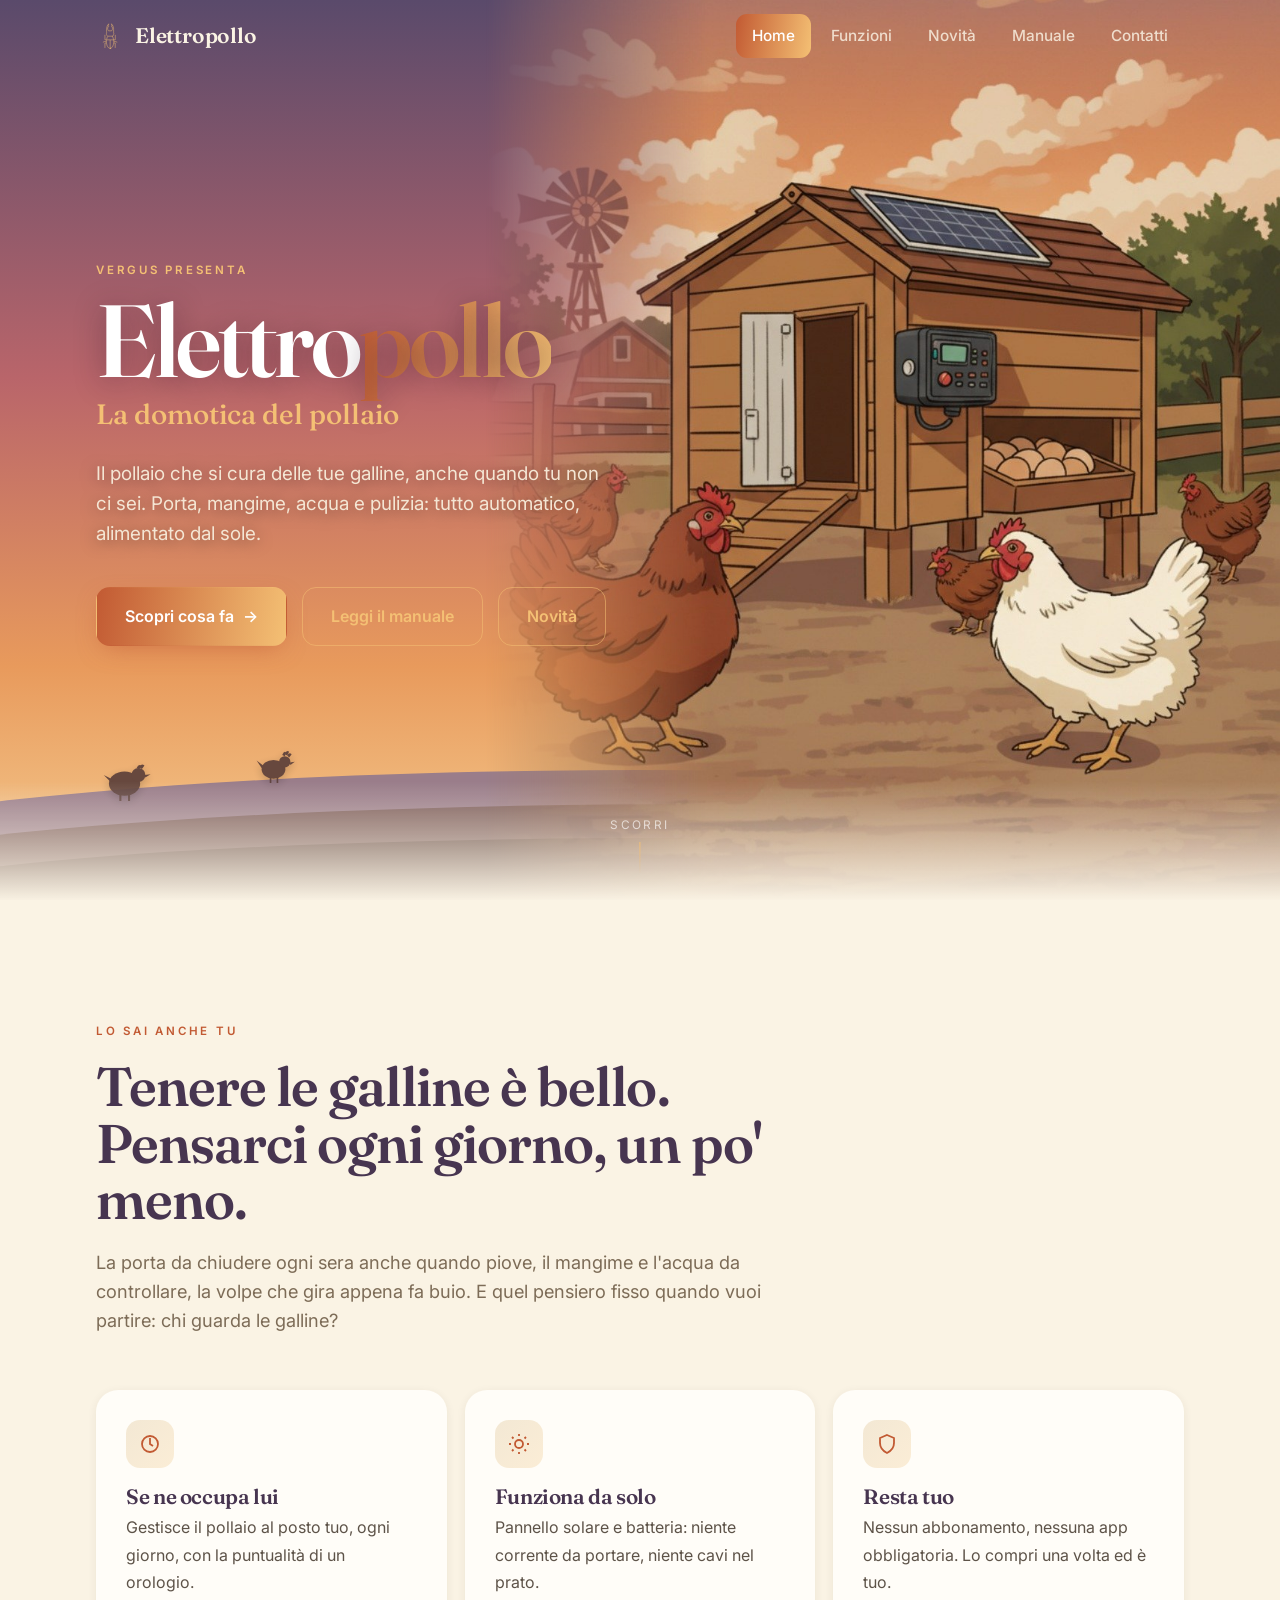
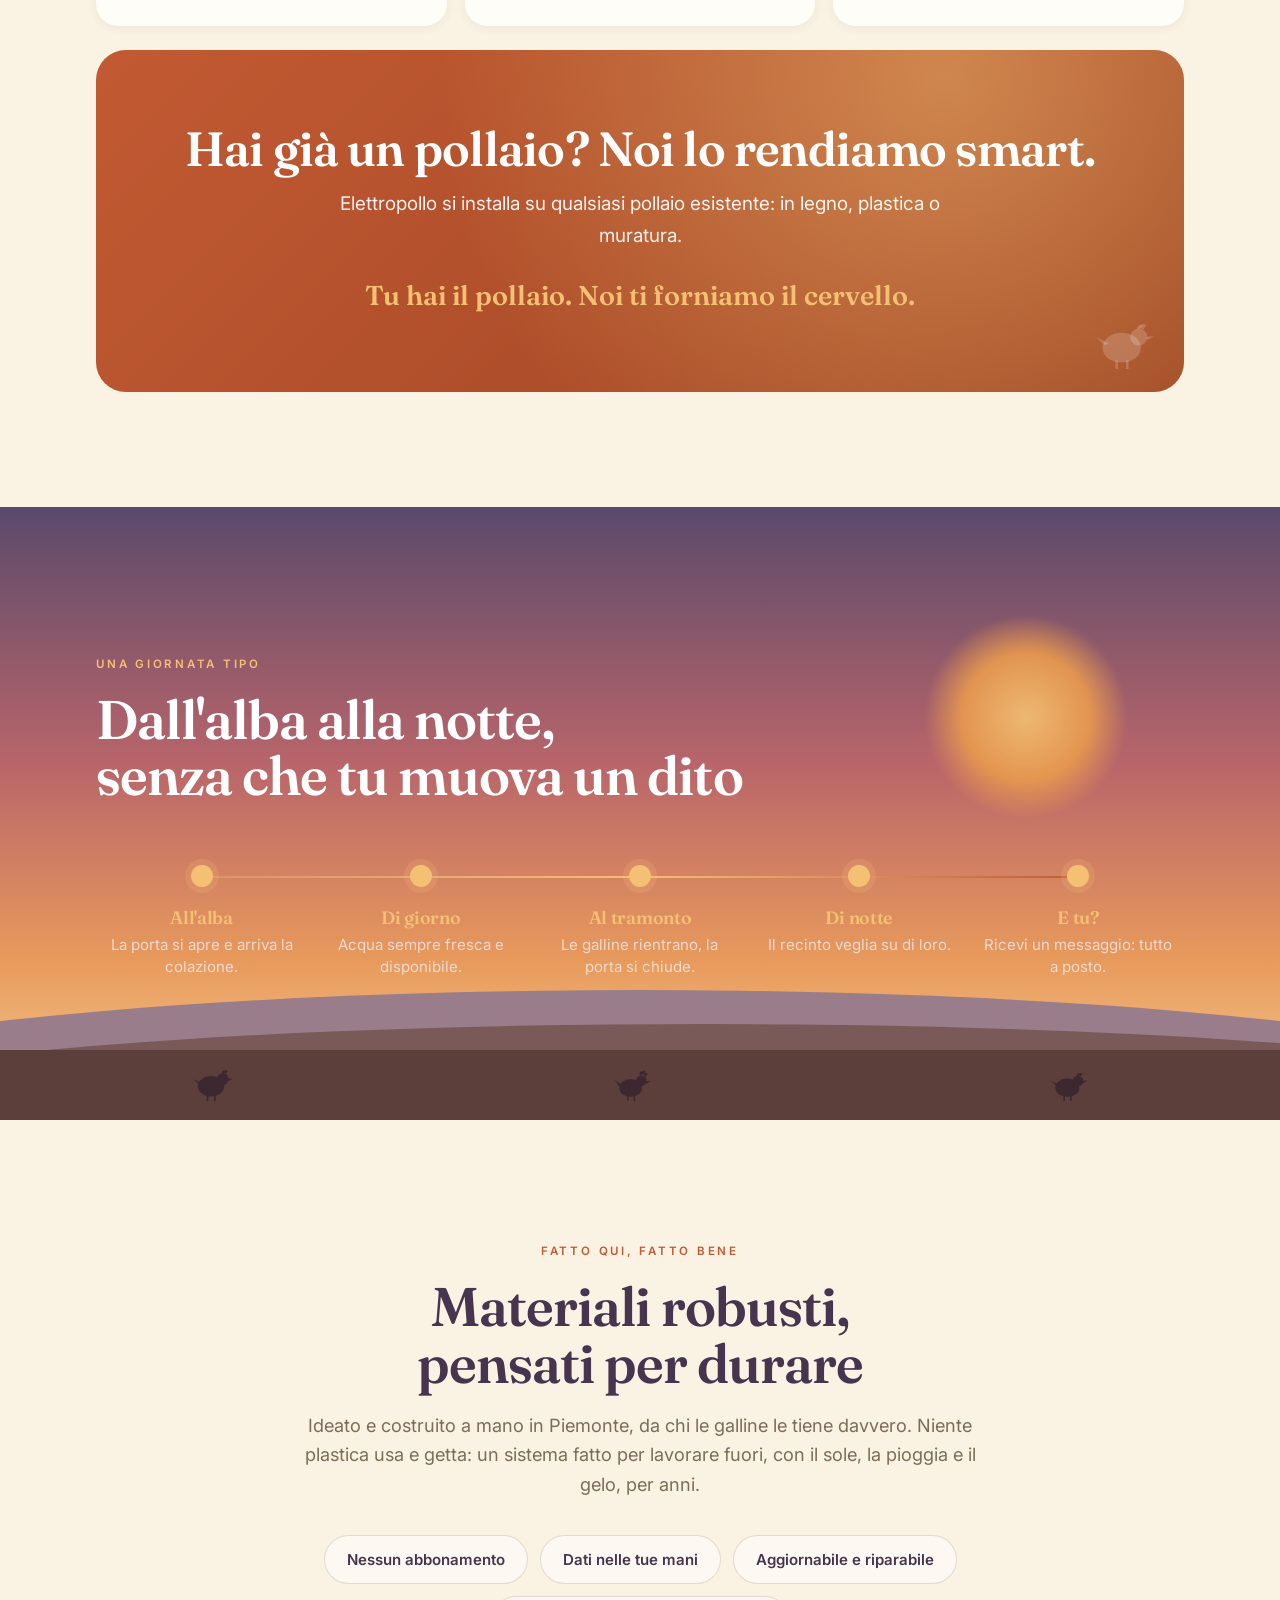
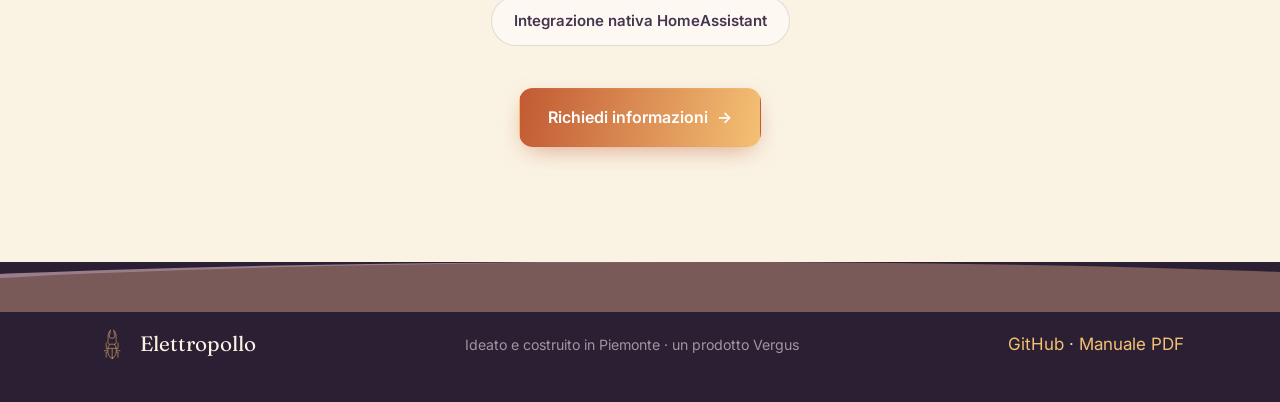
==== commit bf2d6604: "Add novita.html for project updates and release notes - Created a new HTML page for displaying devel" ====
--- a/index.html
+++ b/index.html
@@ -11,8 +11,8 @@
 <link rel="stylesheet" href="style.css">
 </head>
 <body>
-<header class="nav" id="nav"><div class="inner"></div><div class="wrap"><a class="brand" href="index.html"><svg viewBox="0 0 440 636" class="beetle" aria-hidden="true"><path d="M233.0,599.5 L210.0,599.5 L204.0,597.5 L191.0,590.5 L172.5,572.0 L158.5,550.0 L148.5,525.0 L138.0,478.5 L108.0,478.5 L106.5,480.0 L106.5,589.0 L105.0,590.5 L103.5,589.0 L103.5,476.0 L105.0,474.5 L137.0,474.5 L138.5,473.0 L137.5,446.0 L136.0,444.5 L105.0,444.5 L65.0,458.5 L58.5,458.0 L60.0,455.5 L105.0,440.5 L136.0,440.5 L137.5,439.0 L139.5,413.0 L138.0,406.5 L103.5,406.0 L103.5,292.0 L106.5,292.0 L106.5,402.0 L108.0,403.5 L139.0,403.5 L141.5,401.0 L141.5,393.0 L151.5,359.0 L160.5,339.0 L168.5,327.0 L157.0,317.5 L147.5,306.0 L141.5,295.0 L136.5,278.0 L136.5,252.0 L143.5,232.0 L139.5,218.0 L141.5,146.0 L148.5,112.0 L155.5,91.0 L165.5,71.0 L176.5,55.0 L195.0,38.5 L198.5,41.0 L187.5,62.0 L177.5,89.0 L179.0,92.5 L187.5,96.0 L189.5,102.0 L176.5,115.0 L168.5,136.0 L168.5,160.0 L175.5,181.0 L188.0,198.5 L255.0,198.5 L269.5,178.0 L274.5,163.0 L274.5,133.0 L266.5,114.0 L257.5,107.0 L254.5,102.0 L254.5,98.0 L266.5,90.0 L254.5,59.0 L245.5,42.0 L245.5,40.0 L249.0,38.5 L268.5,57.0 L281.5,77.0 L293.5,107.0 L300.5,137.0 L303.5,162.0 L303.5,224.0 L300.5,233.0 L305.5,244.0 L307.5,255.0 L307.5,275.0 L305.5,286.0 L295.5,307.0 L275.5,328.0 L291.5,357.0 L304.0,403.5 L337.0,403.5 L338.5,402.0 L338.5,293.0 L340.0,291.5 L342.5,293.0 L342.5,404.0 L338.0,407.5 L305.0,406.5 L303.5,411.0 L305.5,415.0 L305.5,436.0 L308.0,440.5 L339.0,440.5 L384.5,457.0 L384.0,459.5 L378.0,458.5 L339.0,444.5 L308.0,444.5 L306.5,446.0 L305.5,473.0 L307.0,474.5 L339.0,474.5 L340.5,477.0 L340.5,587.0 L339.0,590.5 L336.5,586.0 L337.5,481.0 L335.0,478.5 L306.0,478.5 L303.5,481.0 L298.5,514.0 L291.5,535.0 L279.5,560.0 L261.0,583.5 L249.0,592.5 L233.0,599.5 Z M274.5,322.0 L280.0,318.5 L294.5,302.0 L304.5,274.0 L304.5,257.0 L296.5,232.0 L300.5,221.0 L300.5,167.0 L297.5,139.0 L290.5,109.0 L274.5,72.0 L266.5,60.0 L255.0,48.5 L253.5,50.0 L270.5,92.0 L268.0,95.5 L261.0,96.5 L258.5,99.0 L258.5,103.0 L267.0,109.5 L272.5,117.0 L279.5,143.0 L279.5,154.0 L274.5,175.0 L257.0,202.5 L187.0,202.5 L179.5,194.0 L169.5,176.0 L165.5,164.0 L164.5,140.0 L165.5,132.0 L172.5,115.0 L185.5,101.0 L184.0,97.5 L174.0,94.5 L173.5,92.0 L179.5,73.0 L190.5,49.0 L189.0,47.5 L175.5,62.0 L163.5,82.0 L149.5,122.0 L142.5,171.0 L142.5,217.0 L147.5,231.0 L139.5,255.0 L139.5,275.0 L142.5,288.0 L151.5,306.0 L168.0,321.5 L269.0,320.5 L271.0,322.5 L274.5,322.0 Z M221.5,596.0 L223.5,409.0 L222.0,407.5 L144.0,406.5 L140.5,439.0 L142.5,484.0 L149.5,517.0 L156.5,537.0 L172.5,566.0 L188.0,583.5 L206.0,594.5 L212.0,596.5 L221.5,596.0 Z M231.5,596.0 L248.0,589.5 L267.5,571.0 L280.5,551.0 L290.5,528.0 L297.5,504.0 L302.5,469.0 L302.5,422.0 L299.0,407.5 L226.0,407.5 L224.5,409.0 L225.5,595.0 L231.5,596.0 Z M298.5,403.0 L297.5,389.0 L290.5,364.0 L278.5,338.0 L269.0,323.5 L175.0,323.5 L158.5,351.0 L144.5,397.0 L146.0,403.5 L298.5,403.0 Z" fill="none" stroke="currentColor" stroke-width="6" stroke-linejoin="round" stroke-linecap="round"/></svg> Elettropollo</a><button class="menu-btn" id="menuBtn" aria-label="Menu" aria-expanded="false"><span></span><span></span><span></span></button><nav><a href="index.html" class="active">Home</a><a href="funzioni.html">Funzioni</a><a href="manuale.html">Manuale</a><a href="contatti.html">Contatti</a></nav></div></header>
-<section class="hero"><div class="sky"><div class="grad-sky"></div><div class="sun"></div><div class="cloud c1"><svg xmlns="http://www.w3.org/2000/svg" viewBox="0 0 200 70" preserveAspectRatio="none"><path d="M20 55 Q5 55 5 42 Q5 30 20 30 Q22 14 40 16 Q48 4 64 10 Q78 2 90 14 Q108 8 112 24 Q130 20 132 36 Q148 36 148 50 Q148 58 134 58 Z" fill="currentColor"/></svg></div><div class="cloud c2"><svg xmlns="http://www.w3.org/2000/svg" viewBox="0 0 200 70" preserveAspectRatio="none"><path d="M20 55 Q5 55 5 42 Q5 30 20 30 Q22 14 40 16 Q48 4 64 10 Q78 2 90 14 Q108 8 112 24 Q130 20 132 36 Q148 36 148 50 Q148 58 134 58 Z" fill="currentColor"/></svg></div><div class="cloud c3"><svg xmlns="http://www.w3.org/2000/svg" viewBox="0 0 200 70" preserveAspectRatio="none"><path d="M20 55 Q5 55 5 42 Q5 30 20 30 Q22 14 40 16 Q48 4 64 10 Q78 2 90 14 Q108 8 112 24 Q130 20 132 36 Q148 36 148 50 Q148 58 134 58 Z" fill="currentColor"/></svg></div><div class="hills"><div class="hill h1"></div><div class="hill h2"></div><div class="hill h3"></div></div></div><img class="photo" src="assets/hero_full.jpg" alt="Pollaio Elettropollo con galline"><div class="hero-hens"><span class="hen" style="left:8%;bottom:0px;width:52px"><svg xmlns="http://www.w3.org/2000/svg" viewBox="0 0 60 60"><g fill="currentColor"><ellipse cx="26" cy="40" rx="18" ry="14"/><path d="M10 38 L2 30 L14 36 Z"/><circle cx="42" cy="30" r="8"/><path d="M40 22 q2-5 5-3 q-1 3-2 4 Z"/><path d="M43 21 q2-5 6-2 q-2 3-3 4 Z"/><path d="M49 30 l7-1 l-6 4 Z"/><rect x="20" y="52" width="2.4" height="8"/><rect x="30" y="52" width="2.4" height="8"/></g></svg></span><span class="hen" style="left:20%;bottom:18px;width:40px"><svg xmlns="http://www.w3.org/2000/svg" viewBox="0 0 64 64"><g fill="currentColor"><ellipse cx="28" cy="42" rx="19" ry="15"/><path d="M9 40 L1 28 L13 37 Z"/><circle cx="46" cy="30" r="9"/><path d="M42 19 q3-7 6-4 q-1 4-2 6 Z"/><path d="M46 18 q3-8 7-4 q-2 4-3 6 Z"/><path d="M50 20 q3-6 7-2 q-2 3-4 5 Z"/><path d="M54 31 l8-1 l-7 5 Z"/><path d="M44 38 q-3 4-1 6 q3-1 3-4 Z"/><rect x="22" y="55" width="2.6" height="9"/><rect x="33" y="55" width="2.6" height="9"/></g></svg></span></div><div class="wrap"><div class="hero-card"><span class="eyebrow">Vergus presenta</span><h1>Elettro<span class="grad">pollo</span></h1><div class="claim">La domotica del pollaio</div><p class="lead">Il pollaio che si cura delle tue galline, anche quando tu non ci sei. Porta, mangime, acqua e pulizia: tutto automatico, alimentato dal sole.</p><div class="btn-row"><a class="btn btn-primary" href="funzioni.html">Scopri cosa fa <span class="arr">&rarr;</span></a><a class="btn btn-ghost" href="manuale.html">Leggi il manuale</a></div></div></div><div class="scroll-cue"><span>scorri</span><span class="line"></span></div></section>
+<header class="nav" id="nav"><div class="inner"></div><div class="wrap"><a class="brand" href="index.html"><svg viewBox="0 0 440 636" class="beetle" aria-hidden="true"><path d="M233.0,599.5 L210.0,599.5 L204.0,597.5 L191.0,590.5 L172.5,572.0 L158.5,550.0 L148.5,525.0 L138.0,478.5 L108.0,478.5 L106.5,480.0 L106.5,589.0 L105.0,590.5 L103.5,589.0 L103.5,476.0 L105.0,474.5 L137.0,474.5 L138.5,473.0 L137.5,446.0 L136.0,444.5 L105.0,444.5 L65.0,458.5 L58.5,458.0 L60.0,455.5 L105.0,440.5 L136.0,440.5 L137.5,439.0 L139.5,413.0 L138.0,406.5 L103.5,406.0 L103.5,292.0 L106.5,292.0 L106.5,402.0 L108.0,403.5 L139.0,403.5 L141.5,401.0 L141.5,393.0 L151.5,359.0 L160.5,339.0 L168.5,327.0 L157.0,317.5 L147.5,306.0 L141.5,295.0 L136.5,278.0 L136.5,252.0 L143.5,232.0 L139.5,218.0 L141.5,146.0 L148.5,112.0 L155.5,91.0 L165.5,71.0 L176.5,55.0 L195.0,38.5 L198.5,41.0 L187.5,62.0 L177.5,89.0 L179.0,92.5 L187.5,96.0 L189.5,102.0 L176.5,115.0 L168.5,136.0 L168.5,160.0 L175.5,181.0 L188.0,198.5 L255.0,198.5 L269.5,178.0 L274.5,163.0 L274.5,133.0 L266.5,114.0 L257.5,107.0 L254.5,102.0 L254.5,98.0 L266.5,90.0 L254.5,59.0 L245.5,42.0 L245.5,40.0 L249.0,38.5 L268.5,57.0 L281.5,77.0 L293.5,107.0 L300.5,137.0 L303.5,162.0 L303.5,224.0 L300.5,233.0 L305.5,244.0 L307.5,255.0 L307.5,275.0 L305.5,286.0 L295.5,307.0 L275.5,328.0 L291.5,357.0 L304.0,403.5 L337.0,403.5 L338.5,402.0 L338.5,293.0 L340.0,291.5 L342.5,293.0 L342.5,404.0 L338.0,407.5 L305.0,406.5 L303.5,411.0 L305.5,415.0 L305.5,436.0 L308.0,440.5 L339.0,440.5 L384.5,457.0 L384.0,459.5 L378.0,458.5 L339.0,444.5 L308.0,444.5 L306.5,446.0 L305.5,473.0 L307.0,474.5 L339.0,474.5 L340.5,477.0 L340.5,587.0 L339.0,590.5 L336.5,586.0 L337.5,481.0 L335.0,478.5 L306.0,478.5 L303.5,481.0 L298.5,514.0 L291.5,535.0 L279.5,560.0 L261.0,583.5 L249.0,592.5 L233.0,599.5 Z M274.5,322.0 L280.0,318.5 L294.5,302.0 L304.5,274.0 L304.5,257.0 L296.5,232.0 L300.5,221.0 L300.5,167.0 L297.5,139.0 L290.5,109.0 L274.5,72.0 L266.5,60.0 L255.0,48.5 L253.5,50.0 L270.5,92.0 L268.0,95.5 L261.0,96.5 L258.5,99.0 L258.5,103.0 L267.0,109.5 L272.5,117.0 L279.5,143.0 L279.5,154.0 L274.5,175.0 L257.0,202.5 L187.0,202.5 L179.5,194.0 L169.5,176.0 L165.5,164.0 L164.5,140.0 L165.5,132.0 L172.5,115.0 L185.5,101.0 L184.0,97.5 L174.0,94.5 L173.5,92.0 L179.5,73.0 L190.5,49.0 L189.0,47.5 L175.5,62.0 L163.5,82.0 L149.5,122.0 L142.5,171.0 L142.5,217.0 L147.5,231.0 L139.5,255.0 L139.5,275.0 L142.5,288.0 L151.5,306.0 L168.0,321.5 L269.0,320.5 L271.0,322.5 L274.5,322.0 Z M221.5,596.0 L223.5,409.0 L222.0,407.5 L144.0,406.5 L140.5,439.0 L142.5,484.0 L149.5,517.0 L156.5,537.0 L172.5,566.0 L188.0,583.5 L206.0,594.5 L212.0,596.5 L221.5,596.0 Z M231.5,596.0 L248.0,589.5 L267.5,571.0 L280.5,551.0 L290.5,528.0 L297.5,504.0 L302.5,469.0 L302.5,422.0 L299.0,407.5 L226.0,407.5 L224.5,409.0 L225.5,595.0 L231.5,596.0 Z M298.5,403.0 L297.5,389.0 L290.5,364.0 L278.5,338.0 L269.0,323.5 L175.0,323.5 L158.5,351.0 L144.5,397.0 L146.0,403.5 L298.5,403.0 Z" fill="none" stroke="currentColor" stroke-width="6" stroke-linejoin="round" stroke-linecap="round"/></svg> Elettropollo</a><button class="menu-btn" id="menuBtn" aria-label="Menu" aria-expanded="false"><span></span><span></span><span></span></button><nav><a href="index.html" class="active">Home</a><a href="funzioni.html">Funzioni</a><a href="novita.html">Novità</a><a href="manuale.html">Manuale</a><a href="contatti.html">Contatti</a></nav></div></header>
+<section class="hero"><div class="sky"><div class="grad-sky"></div><div class="sun"></div><div class="cloud c1"><svg xmlns="http://www.w3.org/2000/svg" viewBox="0 0 200 70" preserveAspectRatio="none"><path d="M20 55 Q5 55 5 42 Q5 30 20 30 Q22 14 40 16 Q48 4 64 10 Q78 2 90 14 Q108 8 112 24 Q130 20 132 36 Q148 36 148 50 Q148 58 134 58 Z" fill="currentColor"/></svg></div><div class="cloud c2"><svg xmlns="http://www.w3.org/2000/svg" viewBox="0 0 200 70" preserveAspectRatio="none"><path d="M20 55 Q5 55 5 42 Q5 30 20 30 Q22 14 40 16 Q48 4 64 10 Q78 2 90 14 Q108 8 112 24 Q130 20 132 36 Q148 36 148 50 Q148 58 134 58 Z" fill="currentColor"/></svg></div><div class="cloud c3"><svg xmlns="http://www.w3.org/2000/svg" viewBox="0 0 200 70" preserveAspectRatio="none"><path d="M20 55 Q5 55 5 42 Q5 30 20 30 Q22 14 40 16 Q48 4 64 10 Q78 2 90 14 Q108 8 112 24 Q130 20 132 36 Q148 36 148 50 Q148 58 134 58 Z" fill="currentColor"/></svg></div><div class="hills"><div class="hill h1"></div><div class="hill h2"></div><div class="hill h3"></div></div></div><img class="photo" src="assets/hero_full.jpg" alt="Pollaio Elettropollo con galline"><div class="hero-hens"><span class="hen" style="left:8%;bottom:0px;width:52px"><svg xmlns="http://www.w3.org/2000/svg" viewBox="0 0 60 60"><g fill="currentColor"><ellipse cx="26" cy="40" rx="18" ry="14"/><path d="M10 38 L2 30 L14 36 Z"/><circle cx="42" cy="30" r="8"/><path d="M40 22 q2-5 5-3 q-1 3-2 4 Z"/><path d="M43 21 q2-5 6-2 q-2 3-3 4 Z"/><path d="M49 30 l7-1 l-6 4 Z"/><rect x="20" y="52" width="2.4" height="8"/><rect x="30" y="52" width="2.4" height="8"/></g></svg></span><span class="hen" style="left:20%;bottom:18px;width:40px"><svg xmlns="http://www.w3.org/2000/svg" viewBox="0 0 64 64"><g fill="currentColor"><ellipse cx="28" cy="42" rx="19" ry="15"/><path d="M9 40 L1 28 L13 37 Z"/><circle cx="46" cy="30" r="9"/><path d="M42 19 q3-7 6-4 q-1 4-2 6 Z"/><path d="M46 18 q3-8 7-4 q-2 4-3 6 Z"/><path d="M50 20 q3-6 7-2 q-2 3-4 5 Z"/><path d="M54 31 l8-1 l-7 5 Z"/><path d="M44 38 q-3 4-1 6 q3-1 3-4 Z"/><rect x="22" y="55" width="2.6" height="9"/><rect x="33" y="55" width="2.6" height="9"/></g></svg></span></div><div class="wrap"><div class="hero-card"><span class="eyebrow">Vergus presenta</span><h1>Elettro<span class="grad">pollo</span></h1><div class="claim">La domotica del pollaio</div><p class="lead">Il pollaio che si cura delle tue galline, anche quando tu non ci sei. Porta, mangime, acqua e pulizia: tutto automatico, alimentato dal sole.</p><div class="btn-row"><a class="btn btn-primary" href="funzioni.html">Scopri cosa fa <span class="arr">&rarr;</span></a><a class="btn btn-ghost" href="manuale.html">Leggi il manuale</a><a class="btn btn-ghost" href="novita.html">Novità</a></div></div></div><div class="scroll-cue"><span>scorri</span><span class="line"></span></div></section>
 <section><div class="wrap"><div class="section-head reveal"><span class="eyebrow dark">Lo sai anche tu</span><h2>Tenere le galline &egrave; bello.<br>Pensarci ogni giorno, un po' meno.</h2><p>La porta da chiudere ogni sera anche quando piove, il mangime e l'acqua da controllare, la volpe che gira appena fa buio. E quel pensiero fisso quando vuoi partire: chi guarda le galline?</p></div><div class="bento"><div class="card span2 reveal"><div class="ic"><svg viewBox="0 0 24 24"><circle cx="12" cy="12" r="8"/><path d="M12 6v6l3 2"/></svg></div><h3>Se ne occupa lui</h3><p>Gestisce il pollaio al posto tuo, ogni giorno, con la puntualit&agrave; di un orologio.</p></div><div class="card span2 reveal d1"><div class="ic"><svg viewBox="0 0 24 24"><circle cx="12" cy="12" r="4"/><path d="M12 2v2M12 20v2M2 12h2M20 12h2M5 5l1.5 1.5M17.5 17.5L19 19M19 5l-1.5 1.5M6.5 17.5L5 19"/></svg></div><h3>Funziona da solo</h3><p>Pannello solare e batteria: niente corrente da portare, niente cavi nel prato.</p></div><div class="card span2 reveal d2"><div class="ic"><svg viewBox="0 0 24 24"><path d="M12 3l7 3v5c0 4.5-3 8-7 10-4-2-7-5.5-7-10V6z"/></svg></div><h3>Resta tuo</h3><p>Nessun abbonamento, nessuna app obbligatoria. Lo compri una volta ed &egrave; tuo.</p></div></div><div class="retro reveal" style="margin-top:24px"><div class="glow"></div><span class="rhen"><svg xmlns="http://www.w3.org/2000/svg" viewBox="0 0 60 60"><g fill="currentColor"><ellipse cx="26" cy="40" rx="18" ry="14"/><path d="M10 38 L2 30 L14 36 Z"/><circle cx="42" cy="30" r="8"/><path d="M40 22 q2-5 5-3 q-1 3-2 4 Z"/><path d="M43 21 q2-5 6-2 q-2 3-3 4 Z"/><path d="M49 30 l7-1 l-6 4 Z"/><rect x="20" y="52" width="2.4" height="8"/><rect x="30" y="52" width="2.4" height="8"/></g></svg></span><div class="rc"><h2>Hai gi&agrave; un pollaio? Noi lo rendiamo smart.</h2><p>Elettropollo si installa su qualsiasi pollaio esistente: in legno, plastica o muratura.</p><div class="kicker">Tu hai il pollaio. Noi ti forniamo il cervello.</div></div></div></div></section>
 <section class="sky-sec"><div class="sky"><div class="grad-sky"></div><div class="sun"></div><div class="cloud c1"><svg xmlns="http://www.w3.org/2000/svg" viewBox="0 0 200 70" preserveAspectRatio="none"><path d="M20 55 Q5 55 5 42 Q5 30 20 30 Q22 14 40 16 Q48 4 64 10 Q78 2 90 14 Q108 8 112 24 Q130 20 132 36 Q148 36 148 50 Q148 58 134 58 Z" fill="currentColor"/></svg></div><div class="cloud c2"><svg xmlns="http://www.w3.org/2000/svg" viewBox="0 0 200 70" preserveAspectRatio="none"><path d="M20 55 Q5 55 5 42 Q5 30 20 30 Q22 14 40 16 Q48 4 64 10 Q78 2 90 14 Q108 8 112 24 Q130 20 132 36 Q148 36 148 50 Q148 58 134 58 Z" fill="currentColor"/></svg></div><div class="cloud c3"><svg xmlns="http://www.w3.org/2000/svg" viewBox="0 0 200 70" preserveAspectRatio="none"><path d="M20 55 Q5 55 5 42 Q5 30 20 30 Q22 14 40 16 Q48 4 64 10 Q78 2 90 14 Q108 8 112 24 Q130 20 132 36 Q148 36 148 50 Q148 58 134 58 Z" fill="currentColor"/></svg></div><div class="hills"><div class="hill h1"></div><div class="hill h2"></div><div class="hill h3"></div></div></div><div class="ground"><span class="hen" style="left:15%;bottom:10px;width:44px"><svg xmlns="http://www.w3.org/2000/svg" viewBox="0 0 60 60"><g fill="currentColor"><ellipse cx="26" cy="40" rx="18" ry="14"/><path d="M10 38 L2 30 L14 36 Z"/><circle cx="42" cy="30" r="8"/><path d="M40 22 q2-5 5-3 q-1 3-2 4 Z"/><path d="M43 21 q2-5 6-2 q-2 3-3 4 Z"/><path d="M49 30 l7-1 l-6 4 Z"/><rect x="20" y="52" width="2.4" height="8"/><rect x="30" y="52" width="2.4" height="8"/></g></svg></span><span class="hen" style="left:48%;bottom:10px;width:38px"><svg xmlns="http://www.w3.org/2000/svg" viewBox="0 0 64 64"><g fill="currentColor"><ellipse cx="28" cy="42" rx="19" ry="15"/><path d="M9 40 L1 28 L13 37 Z"/><circle cx="46" cy="30" r="9"/><path d="M42 19 q3-7 6-4 q-1 4-2 6 Z"/><path d="M46 18 q3-8 7-4 q-2 4-3 6 Z"/><path d="M50 20 q3-6 7-2 q-2 3-4 5 Z"/><path d="M54 31 l8-1 l-7 5 Z"/><path d="M44 38 q-3 4-1 6 q3-1 3-4 Z"/><rect x="22" y="55" width="2.6" height="9"/><rect x="33" y="55" width="2.6" height="9"/></g></svg></span><span class="hen" style="left:82%;bottom:10px;width:40px"><svg xmlns="http://www.w3.org/2000/svg" viewBox="0 0 60 60"><g fill="currentColor"><ellipse cx="26" cy="40" rx="18" ry="14"/><path d="M10 38 L2 30 L14 36 Z"/><circle cx="42" cy="30" r="8"/><path d="M40 22 q2-5 5-3 q-1 3-2 4 Z"/><path d="M43 21 q2-5 6-2 q-2 3-3 4 Z"/><path d="M49 30 l7-1 l-6 4 Z"/><rect x="20" y="52" width="2.4" height="8"/><rect x="30" y="52" width="2.4" height="8"/></g></svg></span></div><div class="wrap"><div class="section-head reveal"><span class="eyebrow">Una giornata tipo</span><h2>Dall'alba alla notte,<br>senza che tu muova un dito</h2></div><div class="day reveal"><div class="stop"><div class="node"></div><h4>All'alba</h4><p>La porta si apre e arriva la colazione.</p></div><div class="stop"><div class="node"></div><h4>Di giorno</h4><p>Acqua sempre fresca e disponibile.</p></div><div class="stop"><div class="node"></div><h4>Al tramonto</h4><p>Le galline rientrano, la porta si chiude.</p></div><div class="stop"><div class="node"></div><h4>Di notte</h4><p>Il recinto veglia su di loro.</p></div><div class="stop"><div class="node"></div><h4>E tu?</h4><p>Ricevi un messaggio: tutto a posto.</p></div></div></div></section>
 <section><div class="wrap"><div class="section-head center reveal"><span class="eyebrow dark">Fatto qui, fatto bene</span><h2>Materiali robusti,<br>pensati per durare</h2><p>Ideato e costruito a mano in Piemonte, da chi le galline le tiene davvero. Niente plastica usa e getta: un sistema fatto per lavorare fuori, con il sole, la pioggia e il gelo, per anni.</p><div class="philo"><span class="pill">Nessun abbonamento</span><span class="pill">Dati nelle tue mani</span><span class="pill">Aggiornabile e riparabile</span><span class="pill">Integrazione nativa HomeAssistant</span></div><div class="btn-row" style="justify-content:center;margin-top:42px"><a class="btn btn-primary" href="contatti.html">Richiedi informazioni <span class="arr">&rarr;</span></a></div></div></div></section>
--- a/style.css
+++ b/style.css
@@ -215,6 +215,15 @@
 .callout.tip{background:linear-gradient(135deg,#fcf0d8,#f8e8cf)} .callout.tip .cic{background:var(--sun); color:var(--plum-d)}
 .callout.warn{background:linear-gradient(135deg,#fbe5d4,#f8dcc6); color:#6b3015} .callout.warn .cic{background:var(--terra); color:#fff}
 .man code{background:var(--cream-2); padding:2px 8px; border-radius:6px; font-size:.86em; font-family:ui-monospace,monospace}
+/* ── schermate TFT ───────────────────────────────────────── */
+.screen-gallery{display:flex; flex-wrap:wrap; gap:20px; margin:1.8em 0; align-items:flex-start}
+.screen-item{display:flex; flex-direction:column; align-items:center; gap:8px}
+.screen-item svg{border-radius:10px; border:3px solid #2b1f33; background:#1C1008;
+  box-shadow:0 6px 24px rgba(60,30,10,.28); flex-shrink:0}
+.screen-item figcaption{font-size:.78rem; color:var(--grey); text-align:center;
+  font-family:"Inter",sans-serif; max-width:160px; line-height:1.4; font-weight:600}
+.screen-comment{font-size:.74rem; color:var(--grey); text-align:center;
+  max-width:160px; line-height:1.45; margin:0}
 .man ol,.man ul{padding-left:1.3em} .man li{margin:.4em 0}
 .man .pdfbar{display:flex; flex-wrap:wrap; gap:18px; align-items:center; justify-content:space-between;
   padding:26px 30px; border-radius:var(--r); background:linear-gradient(135deg,var(--cream-2),#fbedd6); margin-bottom:40px}
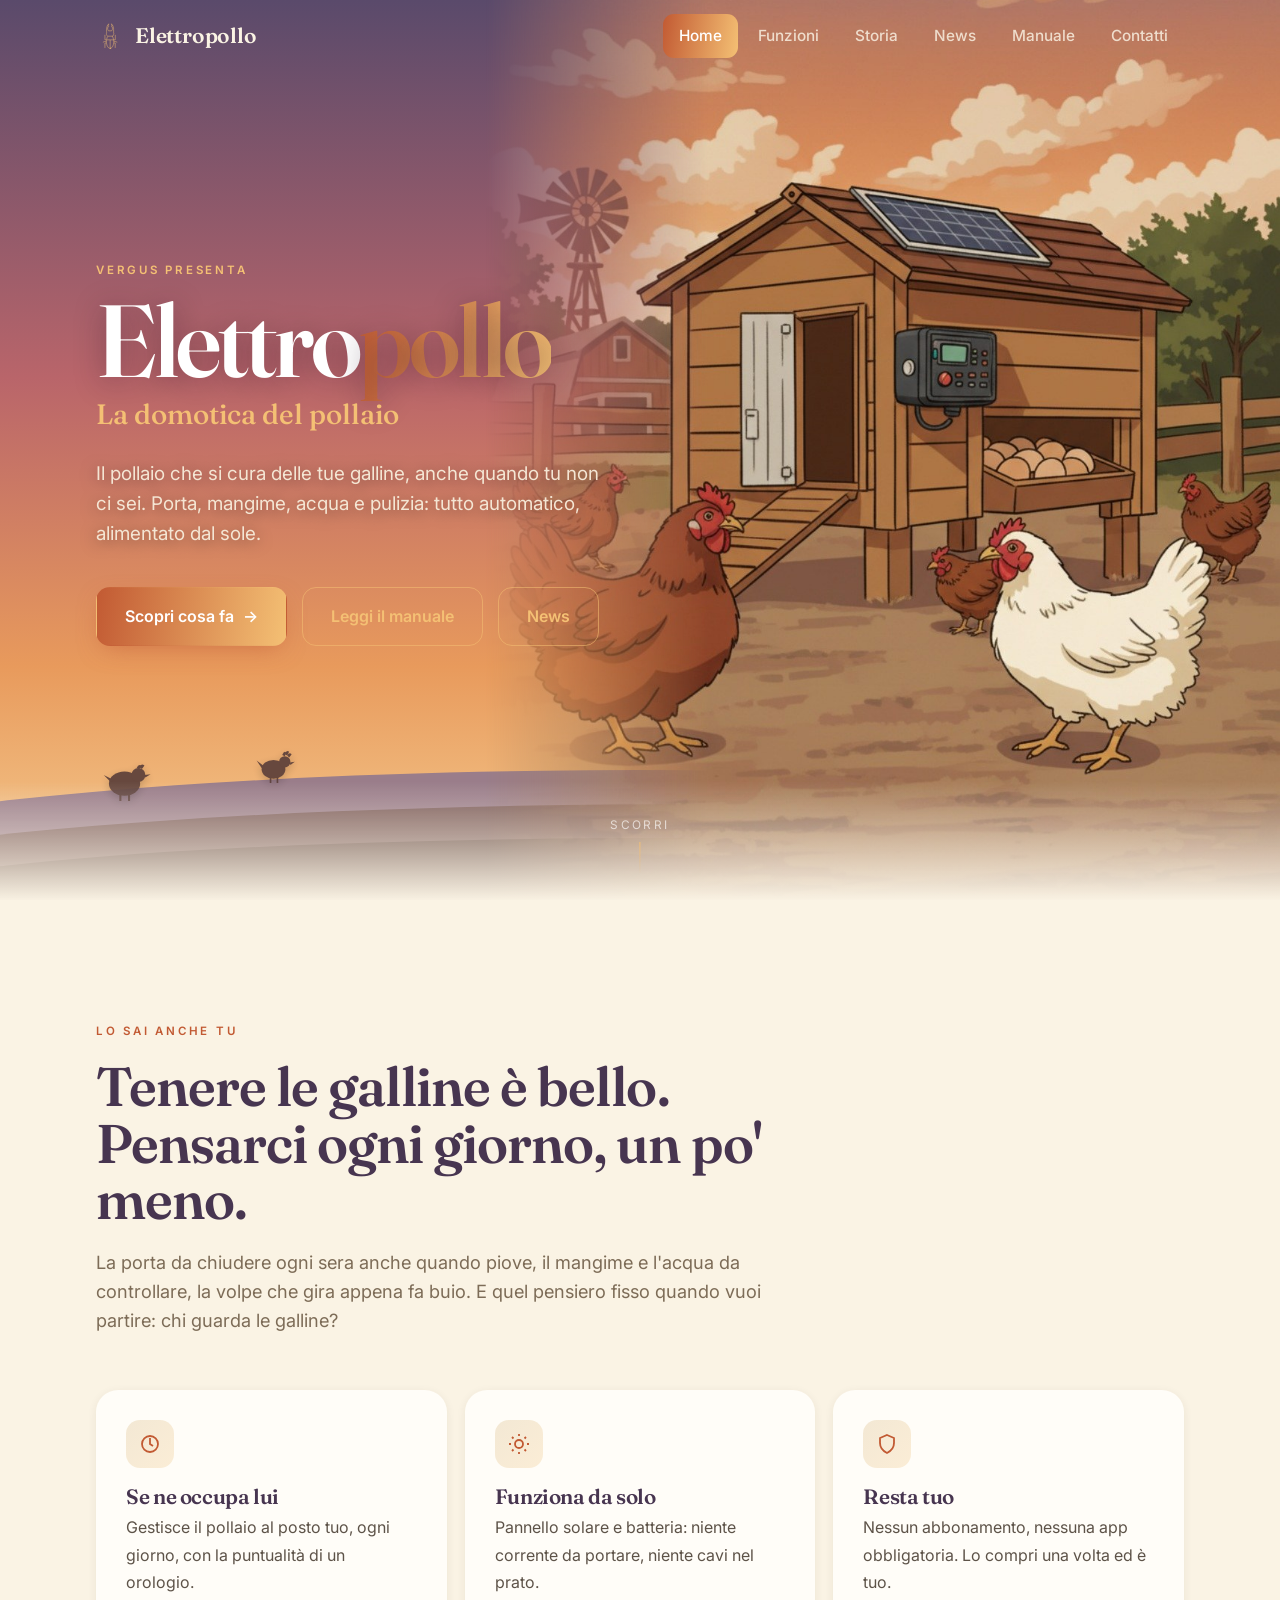
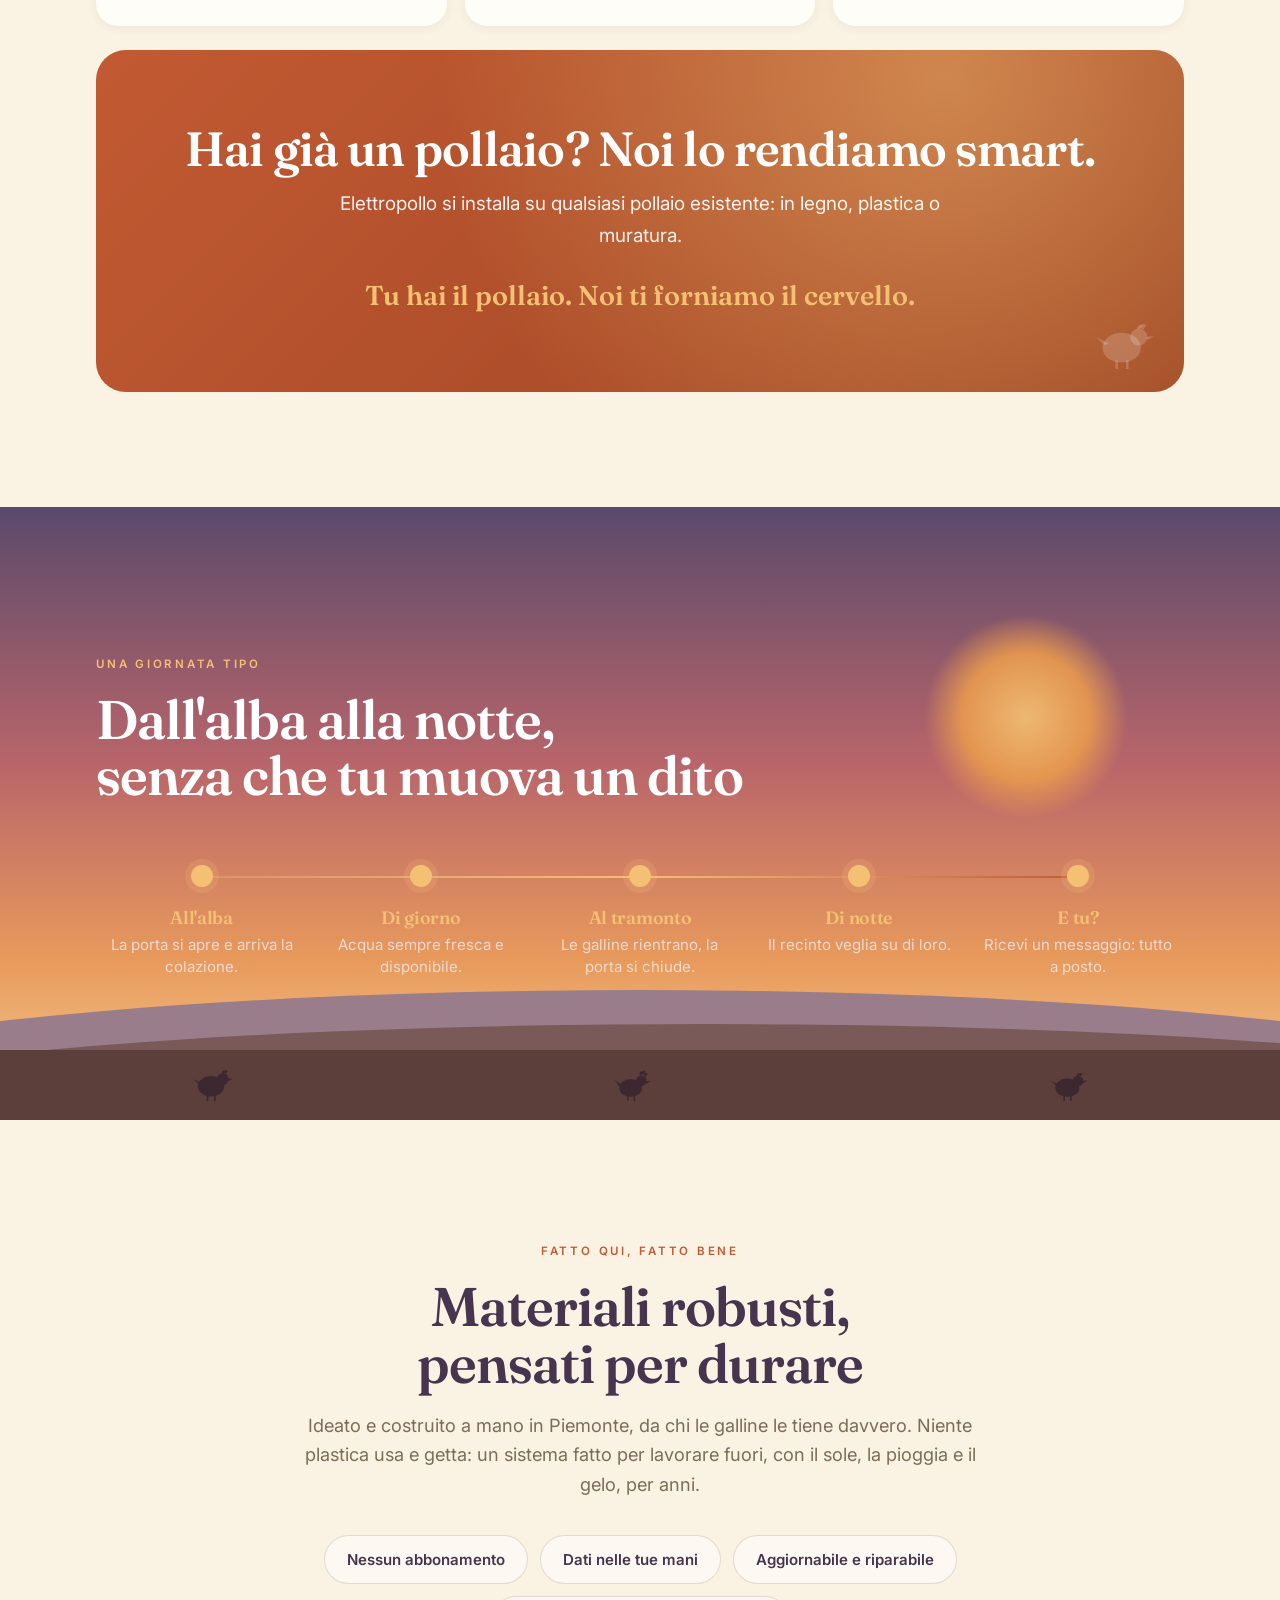
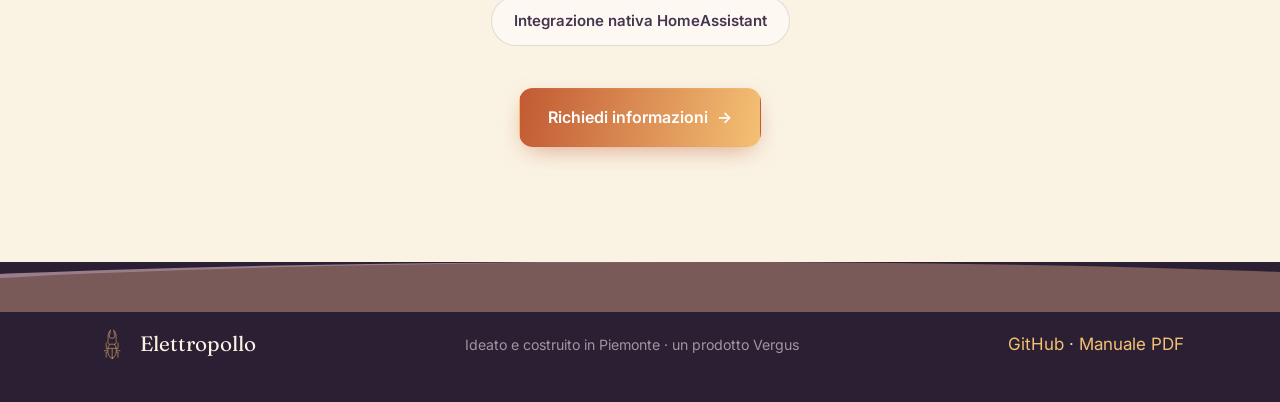
==== commit 3ee70515: "Add news and story pages for Elettropollo project - Created news.html to provide updates on project " ====
--- a/index.html
+++ b/index.html
@@ -11,8 +11,8 @@
 <link rel="stylesheet" href="style.css">
 </head>
 <body>
-<header class="nav" id="nav"><div class="inner"></div><div class="wrap"><a class="brand" href="index.html"><svg viewBox="0 0 440 636" class="beetle" aria-hidden="true"><path d="M233.0,599.5 L210.0,599.5 L204.0,597.5 L191.0,590.5 L172.5,572.0 L158.5,550.0 L148.5,525.0 L138.0,478.5 L108.0,478.5 L106.5,480.0 L106.5,589.0 L105.0,590.5 L103.5,589.0 L103.5,476.0 L105.0,474.5 L137.0,474.5 L138.5,473.0 L137.5,446.0 L136.0,444.5 L105.0,444.5 L65.0,458.5 L58.5,458.0 L60.0,455.5 L105.0,440.5 L136.0,440.5 L137.5,439.0 L139.5,413.0 L138.0,406.5 L103.5,406.0 L103.5,292.0 L106.5,292.0 L106.5,402.0 L108.0,403.5 L139.0,403.5 L141.5,401.0 L141.5,393.0 L151.5,359.0 L160.5,339.0 L168.5,327.0 L157.0,317.5 L147.5,306.0 L141.5,295.0 L136.5,278.0 L136.5,252.0 L143.5,232.0 L139.5,218.0 L141.5,146.0 L148.5,112.0 L155.5,91.0 L165.5,71.0 L176.5,55.0 L195.0,38.5 L198.5,41.0 L187.5,62.0 L177.5,89.0 L179.0,92.5 L187.5,96.0 L189.5,102.0 L176.5,115.0 L168.5,136.0 L168.5,160.0 L175.5,181.0 L188.0,198.5 L255.0,198.5 L269.5,178.0 L274.5,163.0 L274.5,133.0 L266.5,114.0 L257.5,107.0 L254.5,102.0 L254.5,98.0 L266.5,90.0 L254.5,59.0 L245.5,42.0 L245.5,40.0 L249.0,38.5 L268.5,57.0 L281.5,77.0 L293.5,107.0 L300.5,137.0 L303.5,162.0 L303.5,224.0 L300.5,233.0 L305.5,244.0 L307.5,255.0 L307.5,275.0 L305.5,286.0 L295.5,307.0 L275.5,328.0 L291.5,357.0 L304.0,403.5 L337.0,403.5 L338.5,402.0 L338.5,293.0 L340.0,291.5 L342.5,293.0 L342.5,404.0 L338.0,407.5 L305.0,406.5 L303.5,411.0 L305.5,415.0 L305.5,436.0 L308.0,440.5 L339.0,440.5 L384.5,457.0 L384.0,459.5 L378.0,458.5 L339.0,444.5 L308.0,444.5 L306.5,446.0 L305.5,473.0 L307.0,474.5 L339.0,474.5 L340.5,477.0 L340.5,587.0 L339.0,590.5 L336.5,586.0 L337.5,481.0 L335.0,478.5 L306.0,478.5 L303.5,481.0 L298.5,514.0 L291.5,535.0 L279.5,560.0 L261.0,583.5 L249.0,592.5 L233.0,599.5 Z M274.5,322.0 L280.0,318.5 L294.5,302.0 L304.5,274.0 L304.5,257.0 L296.5,232.0 L300.5,221.0 L300.5,167.0 L297.5,139.0 L290.5,109.0 L274.5,72.0 L266.5,60.0 L255.0,48.5 L253.5,50.0 L270.5,92.0 L268.0,95.5 L261.0,96.5 L258.5,99.0 L258.5,103.0 L267.0,109.5 L272.5,117.0 L279.5,143.0 L279.5,154.0 L274.5,175.0 L257.0,202.5 L187.0,202.5 L179.5,194.0 L169.5,176.0 L165.5,164.0 L164.5,140.0 L165.5,132.0 L172.5,115.0 L185.5,101.0 L184.0,97.5 L174.0,94.5 L173.5,92.0 L179.5,73.0 L190.5,49.0 L189.0,47.5 L175.5,62.0 L163.5,82.0 L149.5,122.0 L142.5,171.0 L142.5,217.0 L147.5,231.0 L139.5,255.0 L139.5,275.0 L142.5,288.0 L151.5,306.0 L168.0,321.5 L269.0,320.5 L271.0,322.5 L274.5,322.0 Z M221.5,596.0 L223.5,409.0 L222.0,407.5 L144.0,406.5 L140.5,439.0 L142.5,484.0 L149.5,517.0 L156.5,537.0 L172.5,566.0 L188.0,583.5 L206.0,594.5 L212.0,596.5 L221.5,596.0 Z M231.5,596.0 L248.0,589.5 L267.5,571.0 L280.5,551.0 L290.5,528.0 L297.5,504.0 L302.5,469.0 L302.5,422.0 L299.0,407.5 L226.0,407.5 L224.5,409.0 L225.5,595.0 L231.5,596.0 Z M298.5,403.0 L297.5,389.0 L290.5,364.0 L278.5,338.0 L269.0,323.5 L175.0,323.5 L158.5,351.0 L144.5,397.0 L146.0,403.5 L298.5,403.0 Z" fill="none" stroke="currentColor" stroke-width="6" stroke-linejoin="round" stroke-linecap="round"/></svg> Elettropollo</a><button class="menu-btn" id="menuBtn" aria-label="Menu" aria-expanded="false"><span></span><span></span><span></span></button><nav><a href="index.html" class="active">Home</a><a href="funzioni.html">Funzioni</a><a href="novita.html">Novità</a><a href="manuale.html">Manuale</a><a href="contatti.html">Contatti</a></nav></div></header>
-<section class="hero"><div class="sky"><div class="grad-sky"></div><div class="sun"></div><div class="cloud c1"><svg xmlns="http://www.w3.org/2000/svg" viewBox="0 0 200 70" preserveAspectRatio="none"><path d="M20 55 Q5 55 5 42 Q5 30 20 30 Q22 14 40 16 Q48 4 64 10 Q78 2 90 14 Q108 8 112 24 Q130 20 132 36 Q148 36 148 50 Q148 58 134 58 Z" fill="currentColor"/></svg></div><div class="cloud c2"><svg xmlns="http://www.w3.org/2000/svg" viewBox="0 0 200 70" preserveAspectRatio="none"><path d="M20 55 Q5 55 5 42 Q5 30 20 30 Q22 14 40 16 Q48 4 64 10 Q78 2 90 14 Q108 8 112 24 Q130 20 132 36 Q148 36 148 50 Q148 58 134 58 Z" fill="currentColor"/></svg></div><div class="cloud c3"><svg xmlns="http://www.w3.org/2000/svg" viewBox="0 0 200 70" preserveAspectRatio="none"><path d="M20 55 Q5 55 5 42 Q5 30 20 30 Q22 14 40 16 Q48 4 64 10 Q78 2 90 14 Q108 8 112 24 Q130 20 132 36 Q148 36 148 50 Q148 58 134 58 Z" fill="currentColor"/></svg></div><div class="hills"><div class="hill h1"></div><div class="hill h2"></div><div class="hill h3"></div></div></div><img class="photo" src="assets/hero_full.jpg" alt="Pollaio Elettropollo con galline"><div class="hero-hens"><span class="hen" style="left:8%;bottom:0px;width:52px"><svg xmlns="http://www.w3.org/2000/svg" viewBox="0 0 60 60"><g fill="currentColor"><ellipse cx="26" cy="40" rx="18" ry="14"/><path d="M10 38 L2 30 L14 36 Z"/><circle cx="42" cy="30" r="8"/><path d="M40 22 q2-5 5-3 q-1 3-2 4 Z"/><path d="M43 21 q2-5 6-2 q-2 3-3 4 Z"/><path d="M49 30 l7-1 l-6 4 Z"/><rect x="20" y="52" width="2.4" height="8"/><rect x="30" y="52" width="2.4" height="8"/></g></svg></span><span class="hen" style="left:20%;bottom:18px;width:40px"><svg xmlns="http://www.w3.org/2000/svg" viewBox="0 0 64 64"><g fill="currentColor"><ellipse cx="28" cy="42" rx="19" ry="15"/><path d="M9 40 L1 28 L13 37 Z"/><circle cx="46" cy="30" r="9"/><path d="M42 19 q3-7 6-4 q-1 4-2 6 Z"/><path d="M46 18 q3-8 7-4 q-2 4-3 6 Z"/><path d="M50 20 q3-6 7-2 q-2 3-4 5 Z"/><path d="M54 31 l8-1 l-7 5 Z"/><path d="M44 38 q-3 4-1 6 q3-1 3-4 Z"/><rect x="22" y="55" width="2.6" height="9"/><rect x="33" y="55" width="2.6" height="9"/></g></svg></span></div><div class="wrap"><div class="hero-card"><span class="eyebrow">Vergus presenta</span><h1>Elettro<span class="grad">pollo</span></h1><div class="claim">La domotica del pollaio</div><p class="lead">Il pollaio che si cura delle tue galline, anche quando tu non ci sei. Porta, mangime, acqua e pulizia: tutto automatico, alimentato dal sole.</p><div class="btn-row"><a class="btn btn-primary" href="funzioni.html">Scopri cosa fa <span class="arr">&rarr;</span></a><a class="btn btn-ghost" href="manuale.html">Leggi il manuale</a><a class="btn btn-ghost" href="novita.html">Novità</a></div></div></div><div class="scroll-cue"><span>scorri</span><span class="line"></span></div></section>
+<header class="nav" id="nav"><div class="inner"></div><div class="wrap"><a class="brand" href="index.html"><svg viewBox="0 0 440 636" class="beetle" aria-hidden="true"><path d="M233.0,599.5 L210.0,599.5 L204.0,597.5 L191.0,590.5 L172.5,572.0 L158.5,550.0 L148.5,525.0 L138.0,478.5 L108.0,478.5 L106.5,480.0 L106.5,589.0 L105.0,590.5 L103.5,589.0 L103.5,476.0 L105.0,474.5 L137.0,474.5 L138.5,473.0 L137.5,446.0 L136.0,444.5 L105.0,444.5 L65.0,458.5 L58.5,458.0 L60.0,455.5 L105.0,440.5 L136.0,440.5 L137.5,439.0 L139.5,413.0 L138.0,406.5 L103.5,406.0 L103.5,292.0 L106.5,292.0 L106.5,402.0 L108.0,403.5 L139.0,403.5 L141.5,401.0 L141.5,393.0 L151.5,359.0 L160.5,339.0 L168.5,327.0 L157.0,317.5 L147.5,306.0 L141.5,295.0 L136.5,278.0 L136.5,252.0 L143.5,232.0 L139.5,218.0 L141.5,146.0 L148.5,112.0 L155.5,91.0 L165.5,71.0 L176.5,55.0 L195.0,38.5 L198.5,41.0 L187.5,62.0 L177.5,89.0 L179.0,92.5 L187.5,96.0 L189.5,102.0 L176.5,115.0 L168.5,136.0 L168.5,160.0 L175.5,181.0 L188.0,198.5 L255.0,198.5 L269.5,178.0 L274.5,163.0 L274.5,133.0 L266.5,114.0 L257.5,107.0 L254.5,102.0 L254.5,98.0 L266.5,90.0 L254.5,59.0 L245.5,42.0 L245.5,40.0 L249.0,38.5 L268.5,57.0 L281.5,77.0 L293.5,107.0 L300.5,137.0 L303.5,162.0 L303.5,224.0 L300.5,233.0 L305.5,244.0 L307.5,255.0 L307.5,275.0 L305.5,286.0 L295.5,307.0 L275.5,328.0 L291.5,357.0 L304.0,403.5 L337.0,403.5 L338.5,402.0 L338.5,293.0 L340.0,291.5 L342.5,293.0 L342.5,404.0 L338.0,407.5 L305.0,406.5 L303.5,411.0 L305.5,415.0 L305.5,436.0 L308.0,440.5 L339.0,440.5 L384.5,457.0 L384.0,459.5 L378.0,458.5 L339.0,444.5 L308.0,444.5 L306.5,446.0 L305.5,473.0 L307.0,474.5 L339.0,474.5 L340.5,477.0 L340.5,587.0 L339.0,590.5 L336.5,586.0 L337.5,481.0 L335.0,478.5 L306.0,478.5 L303.5,481.0 L298.5,514.0 L291.5,535.0 L279.5,560.0 L261.0,583.5 L249.0,592.5 L233.0,599.5 Z M274.5,322.0 L280.0,318.5 L294.5,302.0 L304.5,274.0 L304.5,257.0 L296.5,232.0 L300.5,221.0 L300.5,167.0 L297.5,139.0 L290.5,109.0 L274.5,72.0 L266.5,60.0 L255.0,48.5 L253.5,50.0 L270.5,92.0 L268.0,95.5 L261.0,96.5 L258.5,99.0 L258.5,103.0 L267.0,109.5 L272.5,117.0 L279.5,143.0 L279.5,154.0 L274.5,175.0 L257.0,202.5 L187.0,202.5 L179.5,194.0 L169.5,176.0 L165.5,164.0 L164.5,140.0 L165.5,132.0 L172.5,115.0 L185.5,101.0 L184.0,97.5 L174.0,94.5 L173.5,92.0 L179.5,73.0 L190.5,49.0 L189.0,47.5 L175.5,62.0 L163.5,82.0 L149.5,122.0 L142.5,171.0 L142.5,217.0 L147.5,231.0 L139.5,255.0 L139.5,275.0 L142.5,288.0 L151.5,306.0 L168.0,321.5 L269.0,320.5 L271.0,322.5 L274.5,322.0 Z M221.5,596.0 L223.5,409.0 L222.0,407.5 L144.0,406.5 L140.5,439.0 L142.5,484.0 L149.5,517.0 L156.5,537.0 L172.5,566.0 L188.0,583.5 L206.0,594.5 L212.0,596.5 L221.5,596.0 Z M231.5,596.0 L248.0,589.5 L267.5,571.0 L280.5,551.0 L290.5,528.0 L297.5,504.0 L302.5,469.0 L302.5,422.0 L299.0,407.5 L226.0,407.5 L224.5,409.0 L225.5,595.0 L231.5,596.0 Z M298.5,403.0 L297.5,389.0 L290.5,364.0 L278.5,338.0 L269.0,323.5 L175.0,323.5 L158.5,351.0 L144.5,397.0 L146.0,403.5 L298.5,403.0 Z" fill="none" stroke="currentColor" stroke-width="6" stroke-linejoin="round" stroke-linecap="round"/></svg> Elettropollo</a><button class="menu-btn" id="menuBtn" aria-label="Menu" aria-expanded="false"><span></span><span></span><span></span></button><nav><a href="index.html" class="active">Home</a><a href="funzioni.html">Funzioni</a><a href="storia.html">Storia</a><a href="news.html">News</a><a href="manuale.html">Manuale</a><a href="contatti.html">Contatti</a></nav></div></header>
+<section class="hero"><div class="sky"><div class="grad-sky"></div><div class="sun"></div><div class="cloud c1"><svg xmlns="http://www.w3.org/2000/svg" viewBox="0 0 200 70" preserveAspectRatio="none"><path d="M20 55 Q5 55 5 42 Q5 30 20 30 Q22 14 40 16 Q48 4 64 10 Q78 2 90 14 Q108 8 112 24 Q130 20 132 36 Q148 36 148 50 Q148 58 134 58 Z" fill="currentColor"/></svg></div><div class="cloud c2"><svg xmlns="http://www.w3.org/2000/svg" viewBox="0 0 200 70" preserveAspectRatio="none"><path d="M20 55 Q5 55 5 42 Q5 30 20 30 Q22 14 40 16 Q48 4 64 10 Q78 2 90 14 Q108 8 112 24 Q130 20 132 36 Q148 36 148 50 Q148 58 134 58 Z" fill="currentColor"/></svg></div><div class="cloud c3"><svg xmlns="http://www.w3.org/2000/svg" viewBox="0 0 200 70" preserveAspectRatio="none"><path d="M20 55 Q5 55 5 42 Q5 30 20 30 Q22 14 40 16 Q48 4 64 10 Q78 2 90 14 Q108 8 112 24 Q130 20 132 36 Q148 36 148 50 Q148 58 134 58 Z" fill="currentColor"/></svg></div><div class="hills"><div class="hill h1"></div><div class="hill h2"></div><div class="hill h3"></div></div></div><img class="photo" src="assets/hero_full.jpg" alt="Pollaio Elettropollo con galline"><div class="hero-hens"><span class="hen" style="left:8%;bottom:0px;width:52px"><svg xmlns="http://www.w3.org/2000/svg" viewBox="0 0 60 60"><g fill="currentColor"><ellipse cx="26" cy="40" rx="18" ry="14"/><path d="M10 38 L2 30 L14 36 Z"/><circle cx="42" cy="30" r="8"/><path d="M40 22 q2-5 5-3 q-1 3-2 4 Z"/><path d="M43 21 q2-5 6-2 q-2 3-3 4 Z"/><path d="M49 30 l7-1 l-6 4 Z"/><rect x="20" y="52" width="2.4" height="8"/><rect x="30" y="52" width="2.4" height="8"/></g></svg></span><span class="hen" style="left:20%;bottom:18px;width:40px"><svg xmlns="http://www.w3.org/2000/svg" viewBox="0 0 64 64"><g fill="currentColor"><ellipse cx="28" cy="42" rx="19" ry="15"/><path d="M9 40 L1 28 L13 37 Z"/><circle cx="46" cy="30" r="9"/><path d="M42 19 q3-7 6-4 q-1 4-2 6 Z"/><path d="M46 18 q3-8 7-4 q-2 4-3 6 Z"/><path d="M50 20 q3-6 7-2 q-2 3-4 5 Z"/><path d="M54 31 l8-1 l-7 5 Z"/><path d="M44 38 q-3 4-1 6 q3-1 3-4 Z"/><rect x="22" y="55" width="2.6" height="9"/><rect x="33" y="55" width="2.6" height="9"/></g></svg></span></div><div class="wrap"><div class="hero-card"><span class="eyebrow">Vergus presenta</span><h1>Elettro<span class="grad">pollo</span></h1><div class="claim">La domotica del pollaio</div><p class="lead">Il pollaio che si cura delle tue galline, anche quando tu non ci sei. Porta, mangime, acqua e pulizia: tutto automatico, alimentato dal sole.</p><div class="btn-row"><a class="btn btn-primary" href="funzioni.html">Scopri cosa fa <span class="arr">&rarr;</span></a><a class="btn btn-ghost" href="manuale.html">Leggi il manuale</a><a class="btn btn-ghost" href="news.html">News</a></div></div></div><div class="scroll-cue"><span>scorri</span><span class="line"></span></div></section>
 <section><div class="wrap"><div class="section-head reveal"><span class="eyebrow dark">Lo sai anche tu</span><h2>Tenere le galline &egrave; bello.<br>Pensarci ogni giorno, un po' meno.</h2><p>La porta da chiudere ogni sera anche quando piove, il mangime e l'acqua da controllare, la volpe che gira appena fa buio. E quel pensiero fisso quando vuoi partire: chi guarda le galline?</p></div><div class="bento"><div class="card span2 reveal"><div class="ic"><svg viewBox="0 0 24 24"><circle cx="12" cy="12" r="8"/><path d="M12 6v6l3 2"/></svg></div><h3>Se ne occupa lui</h3><p>Gestisce il pollaio al posto tuo, ogni giorno, con la puntualit&agrave; di un orologio.</p></div><div class="card span2 reveal d1"><div class="ic"><svg viewBox="0 0 24 24"><circle cx="12" cy="12" r="4"/><path d="M12 2v2M12 20v2M2 12h2M20 12h2M5 5l1.5 1.5M17.5 17.5L19 19M19 5l-1.5 1.5M6.5 17.5L5 19"/></svg></div><h3>Funziona da solo</h3><p>Pannello solare e batteria: niente corrente da portare, niente cavi nel prato.</p></div><div class="card span2 reveal d2"><div class="ic"><svg viewBox="0 0 24 24"><path d="M12 3l7 3v5c0 4.5-3 8-7 10-4-2-7-5.5-7-10V6z"/></svg></div><h3>Resta tuo</h3><p>Nessun abbonamento, nessuna app obbligatoria. Lo compri una volta ed &egrave; tuo.</p></div></div><div class="retro reveal" style="margin-top:24px"><div class="glow"></div><span class="rhen"><svg xmlns="http://www.w3.org/2000/svg" viewBox="0 0 60 60"><g fill="currentColor"><ellipse cx="26" cy="40" rx="18" ry="14"/><path d="M10 38 L2 30 L14 36 Z"/><circle cx="42" cy="30" r="8"/><path d="M40 22 q2-5 5-3 q-1 3-2 4 Z"/><path d="M43 21 q2-5 6-2 q-2 3-3 4 Z"/><path d="M49 30 l7-1 l-6 4 Z"/><rect x="20" y="52" width="2.4" height="8"/><rect x="30" y="52" width="2.4" height="8"/></g></svg></span><div class="rc"><h2>Hai gi&agrave; un pollaio? Noi lo rendiamo smart.</h2><p>Elettropollo si installa su qualsiasi pollaio esistente: in legno, plastica o muratura.</p><div class="kicker">Tu hai il pollaio. Noi ti forniamo il cervello.</div></div></div></div></section>
 <section class="sky-sec"><div class="sky"><div class="grad-sky"></div><div class="sun"></div><div class="cloud c1"><svg xmlns="http://www.w3.org/2000/svg" viewBox="0 0 200 70" preserveAspectRatio="none"><path d="M20 55 Q5 55 5 42 Q5 30 20 30 Q22 14 40 16 Q48 4 64 10 Q78 2 90 14 Q108 8 112 24 Q130 20 132 36 Q148 36 148 50 Q148 58 134 58 Z" fill="currentColor"/></svg></div><div class="cloud c2"><svg xmlns="http://www.w3.org/2000/svg" viewBox="0 0 200 70" preserveAspectRatio="none"><path d="M20 55 Q5 55 5 42 Q5 30 20 30 Q22 14 40 16 Q48 4 64 10 Q78 2 90 14 Q108 8 112 24 Q130 20 132 36 Q148 36 148 50 Q148 58 134 58 Z" fill="currentColor"/></svg></div><div class="cloud c3"><svg xmlns="http://www.w3.org/2000/svg" viewBox="0 0 200 70" preserveAspectRatio="none"><path d="M20 55 Q5 55 5 42 Q5 30 20 30 Q22 14 40 16 Q48 4 64 10 Q78 2 90 14 Q108 8 112 24 Q130 20 132 36 Q148 36 148 50 Q148 58 134 58 Z" fill="currentColor"/></svg></div><div class="hills"><div class="hill h1"></div><div class="hill h2"></div><div class="hill h3"></div></div></div><div class="ground"><span class="hen" style="left:15%;bottom:10px;width:44px"><svg xmlns="http://www.w3.org/2000/svg" viewBox="0 0 60 60"><g fill="currentColor"><ellipse cx="26" cy="40" rx="18" ry="14"/><path d="M10 38 L2 30 L14 36 Z"/><circle cx="42" cy="30" r="8"/><path d="M40 22 q2-5 5-3 q-1 3-2 4 Z"/><path d="M43 21 q2-5 6-2 q-2 3-3 4 Z"/><path d="M49 30 l7-1 l-6 4 Z"/><rect x="20" y="52" width="2.4" height="8"/><rect x="30" y="52" width="2.4" height="8"/></g></svg></span><span class="hen" style="left:48%;bottom:10px;width:38px"><svg xmlns="http://www.w3.org/2000/svg" viewBox="0 0 64 64"><g fill="currentColor"><ellipse cx="28" cy="42" rx="19" ry="15"/><path d="M9 40 L1 28 L13 37 Z"/><circle cx="46" cy="30" r="9"/><path d="M42 19 q3-7 6-4 q-1 4-2 6 Z"/><path d="M46 18 q3-8 7-4 q-2 4-3 6 Z"/><path d="M50 20 q3-6 7-2 q-2 3-4 5 Z"/><path d="M54 31 l8-1 l-7 5 Z"/><path d="M44 38 q-3 4-1 6 q3-1 3-4 Z"/><rect x="22" y="55" width="2.6" height="9"/><rect x="33" y="55" width="2.6" height="9"/></g></svg></span><span class="hen" style="left:82%;bottom:10px;width:40px"><svg xmlns="http://www.w3.org/2000/svg" viewBox="0 0 60 60"><g fill="currentColor"><ellipse cx="26" cy="40" rx="18" ry="14"/><path d="M10 38 L2 30 L14 36 Z"/><circle cx="42" cy="30" r="8"/><path d="M40 22 q2-5 5-3 q-1 3-2 4 Z"/><path d="M43 21 q2-5 6-2 q-2 3-3 4 Z"/><path d="M49 30 l7-1 l-6 4 Z"/><rect x="20" y="52" width="2.4" height="8"/><rect x="30" y="52" width="2.4" height="8"/></g></svg></span></div><div class="wrap"><div class="section-head reveal"><span class="eyebrow">Una giornata tipo</span><h2>Dall'alba alla notte,<br>senza che tu muova un dito</h2></div><div class="day reveal"><div class="stop"><div class="node"></div><h4>All'alba</h4><p>La porta si apre e arriva la colazione.</p></div><div class="stop"><div class="node"></div><h4>Di giorno</h4><p>Acqua sempre fresca e disponibile.</p></div><div class="stop"><div class="node"></div><h4>Al tramonto</h4><p>Le galline rientrano, la porta si chiude.</p></div><div class="stop"><div class="node"></div><h4>Di notte</h4><p>Il recinto veglia su di loro.</p></div><div class="stop"><div class="node"></div><h4>E tu?</h4><p>Ricevi un messaggio: tutto a posto.</p></div></div></div></section>
 <section><div class="wrap"><div class="section-head center reveal"><span class="eyebrow dark">Fatto qui, fatto bene</span><h2>Materiali robusti,<br>pensati per durare</h2><p>Ideato e costruito a mano in Piemonte, da chi le galline le tiene davvero. Niente plastica usa e getta: un sistema fatto per lavorare fuori, con il sole, la pioggia e il gelo, per anni.</p><div class="philo"><span class="pill">Nessun abbonamento</span><span class="pill">Dati nelle tue mani</span><span class="pill">Aggiornabile e riparabile</span><span class="pill">Integrazione nativa HomeAssistant</span></div><div class="btn-row" style="justify-content:center;margin-top:42px"><a class="btn btn-primary" href="contatti.html">Richiedi informazioni <span class="arr">&rarr;</span></a></div></div></div></section>
